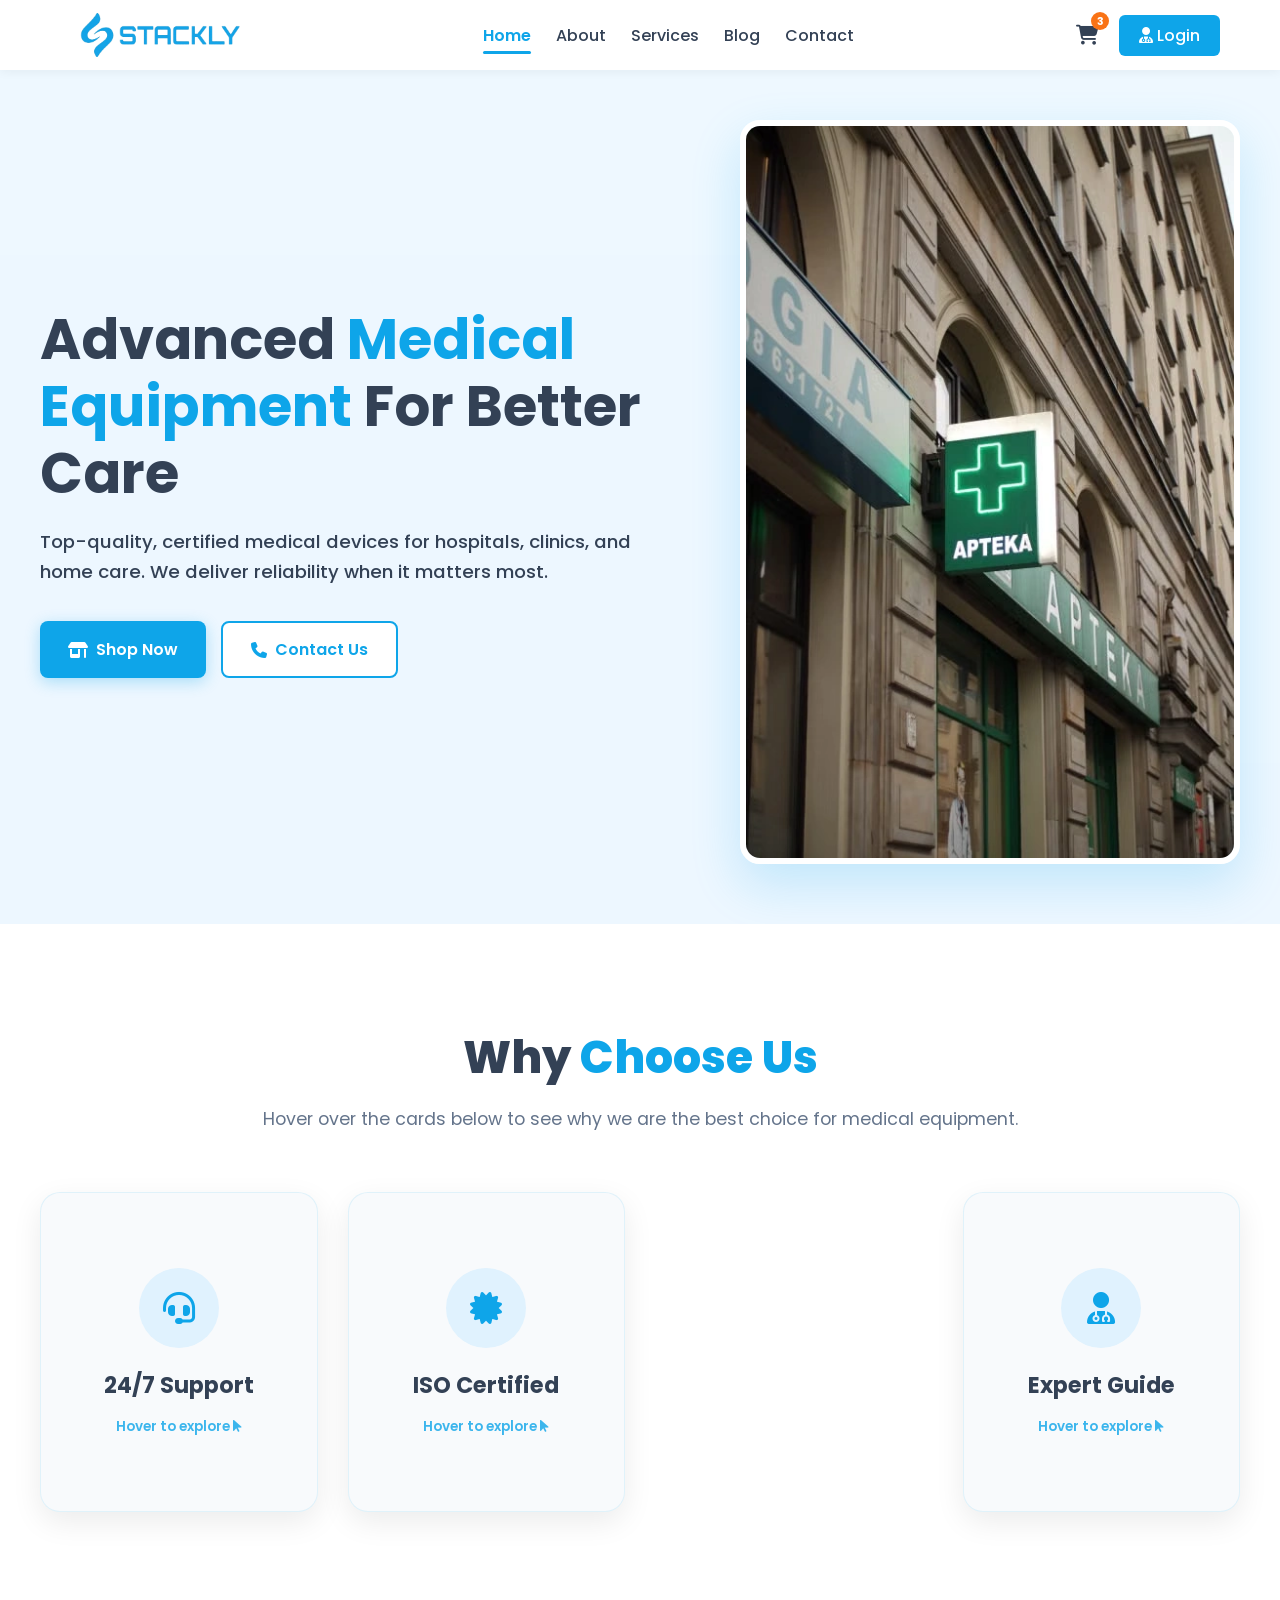
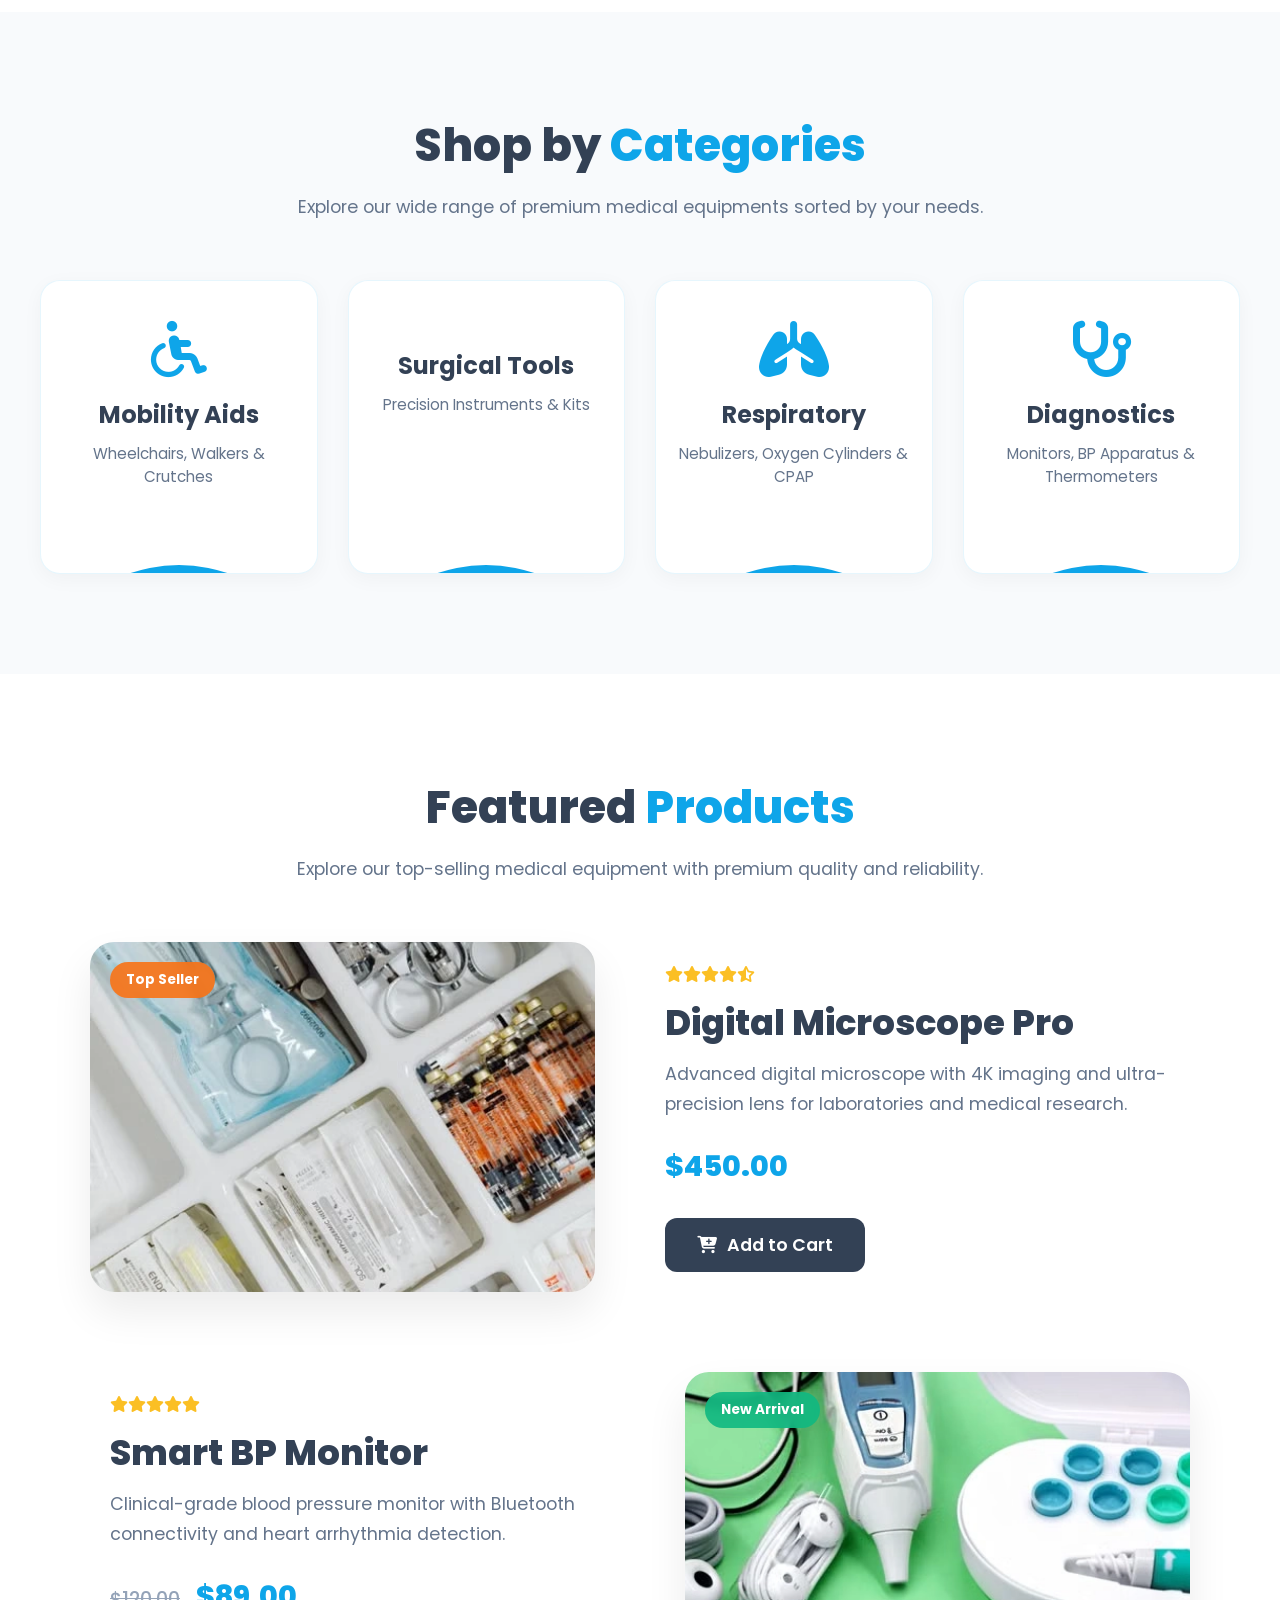
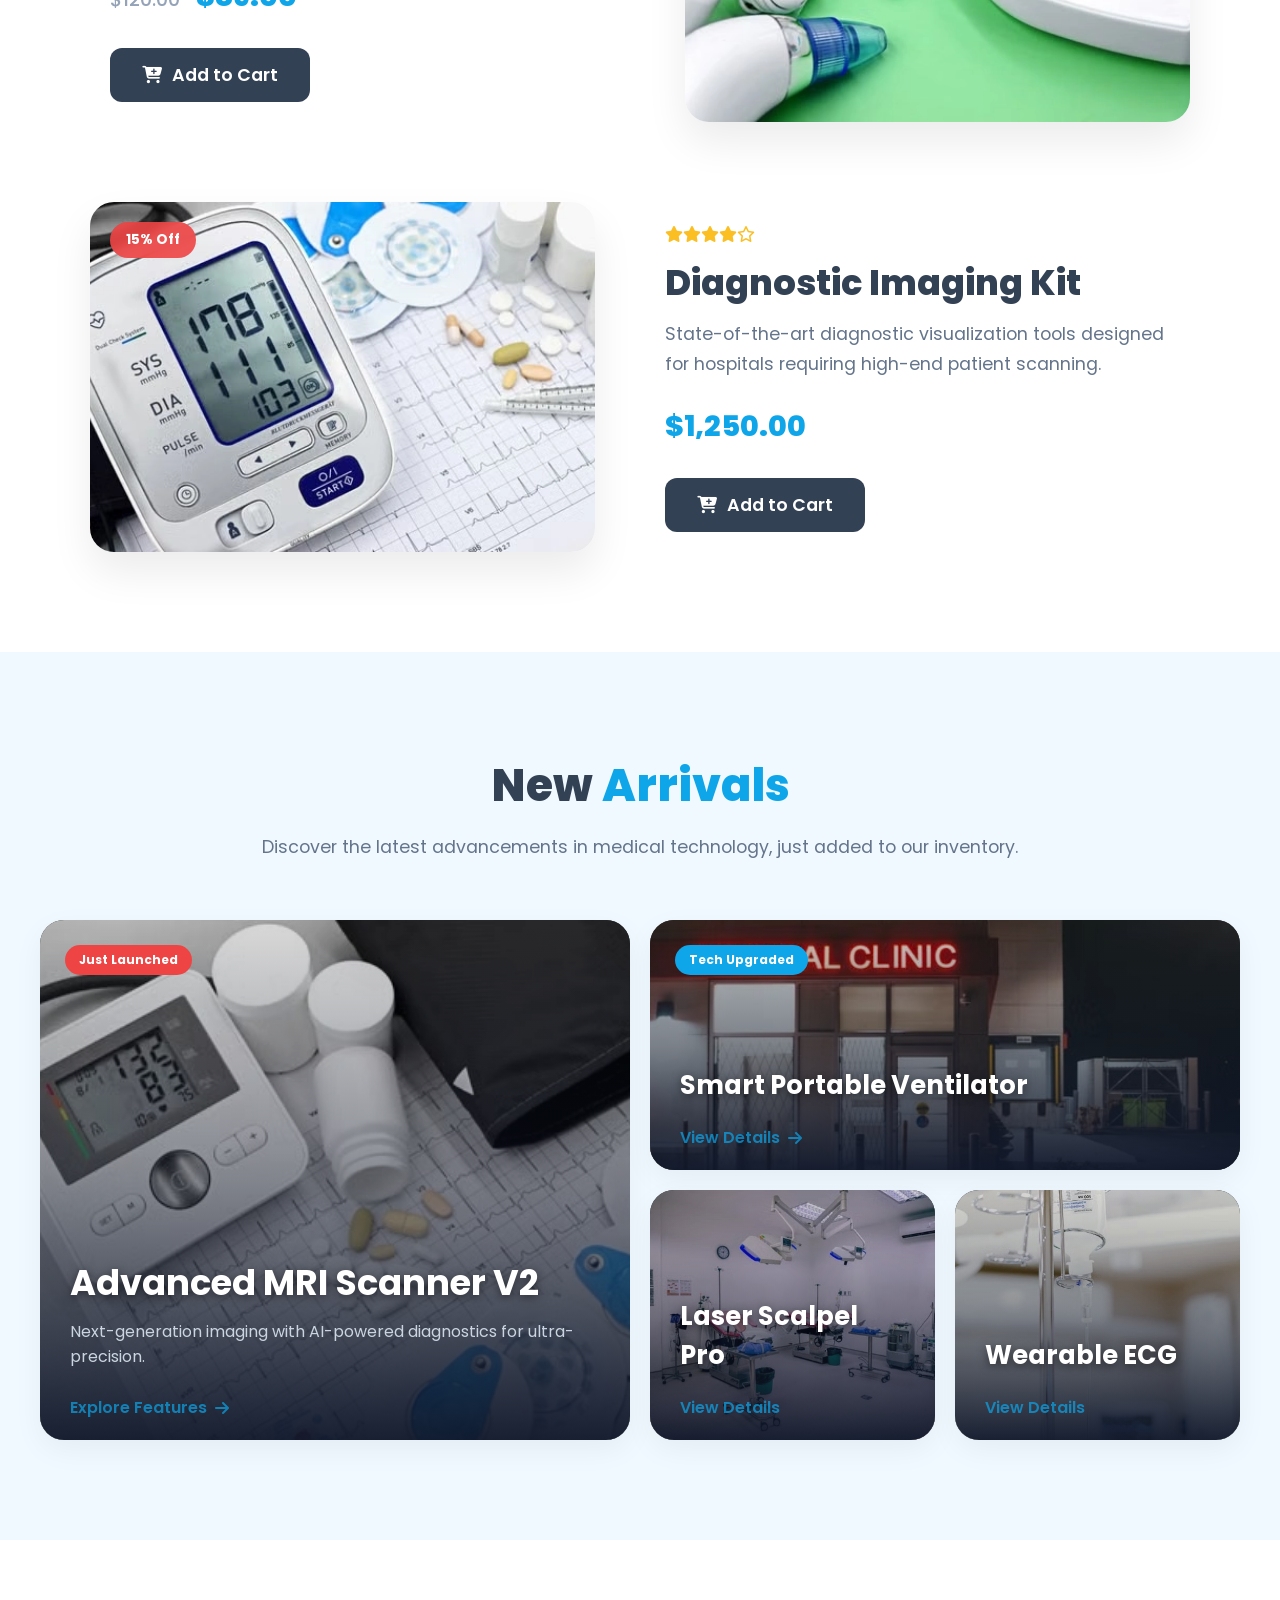
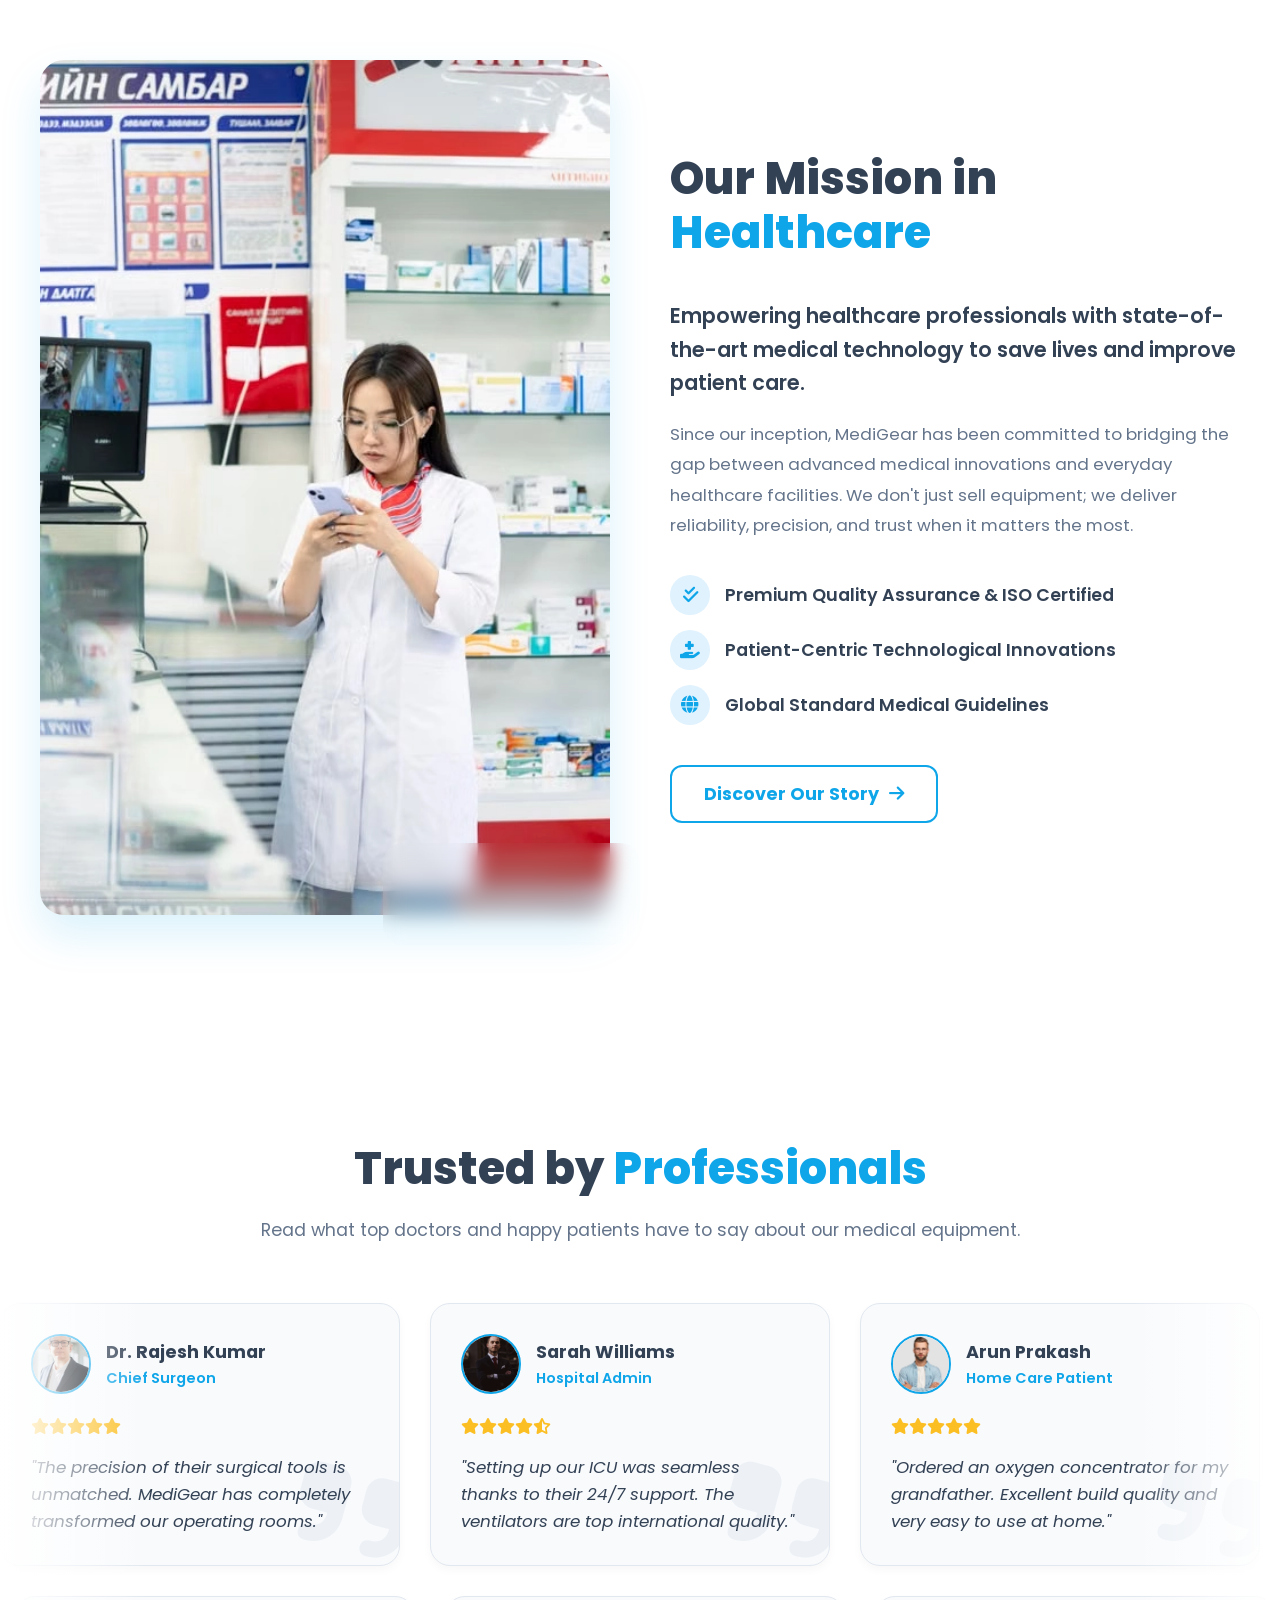
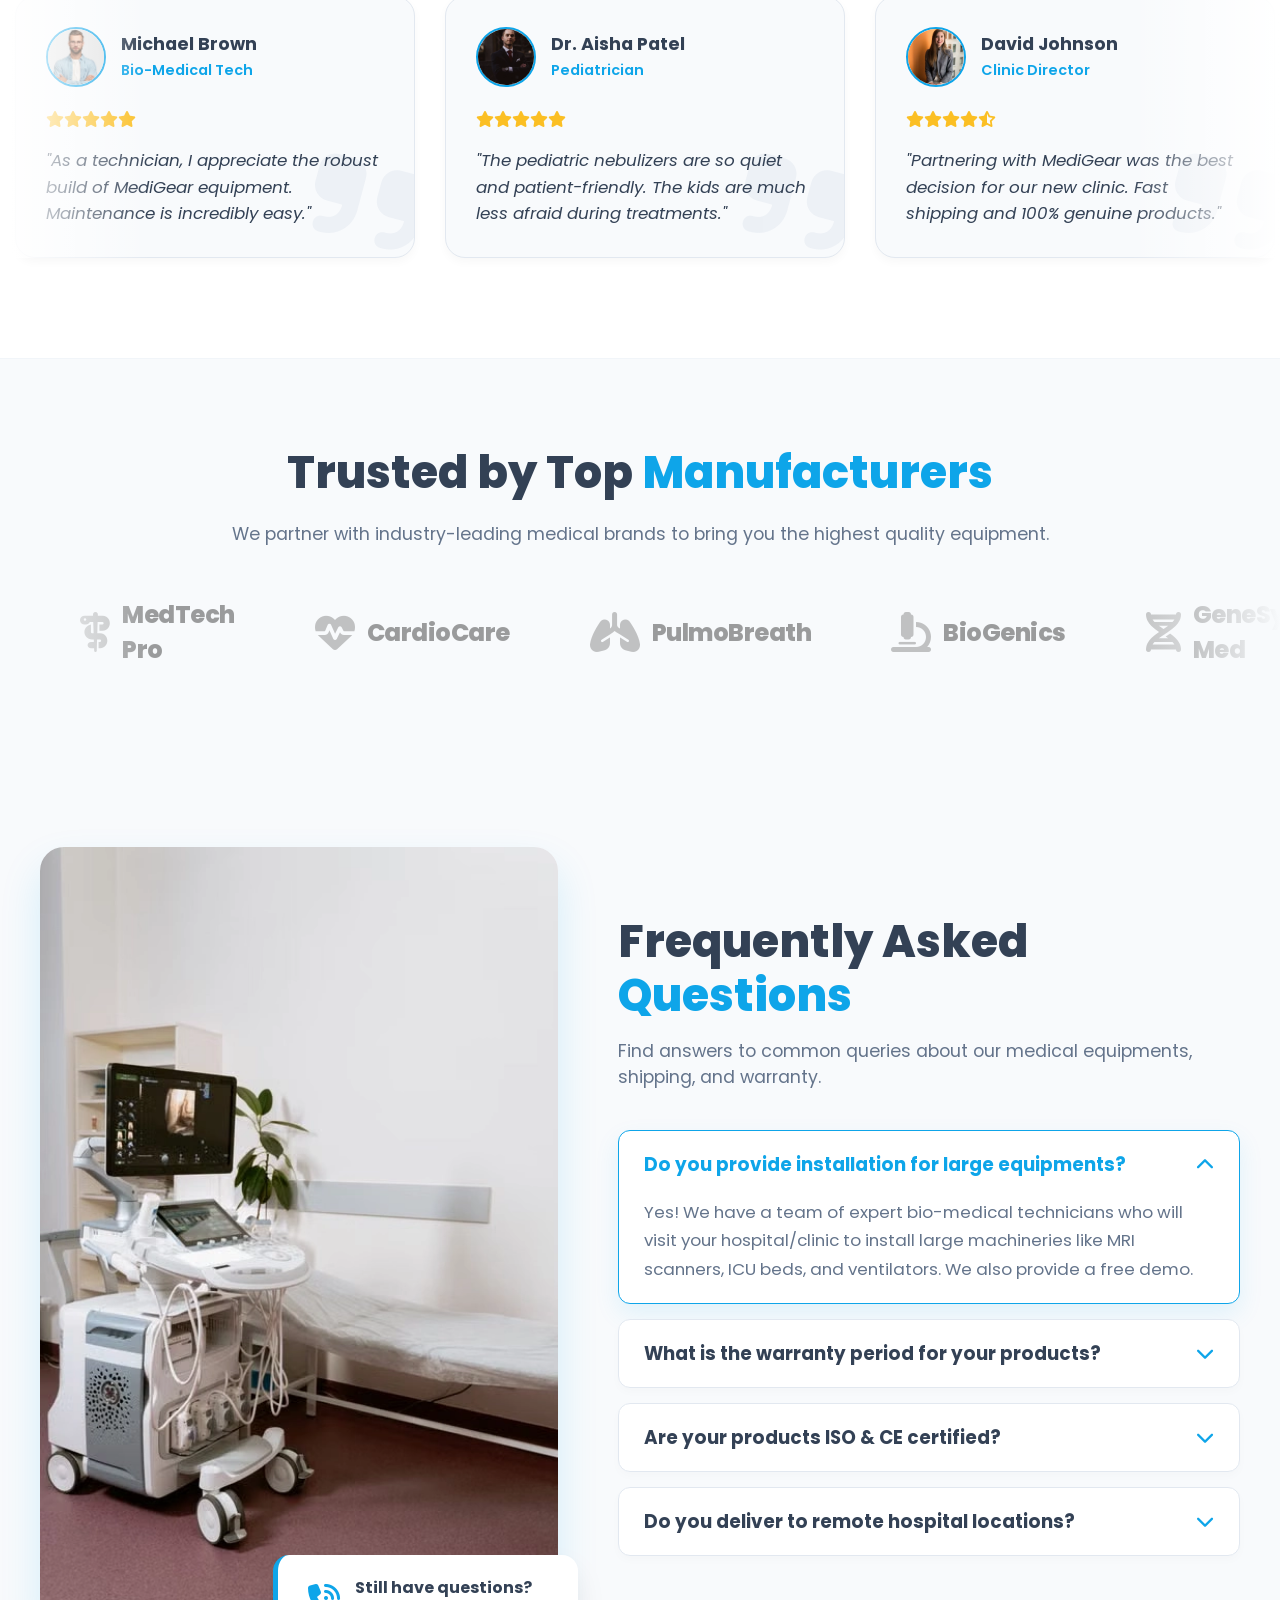
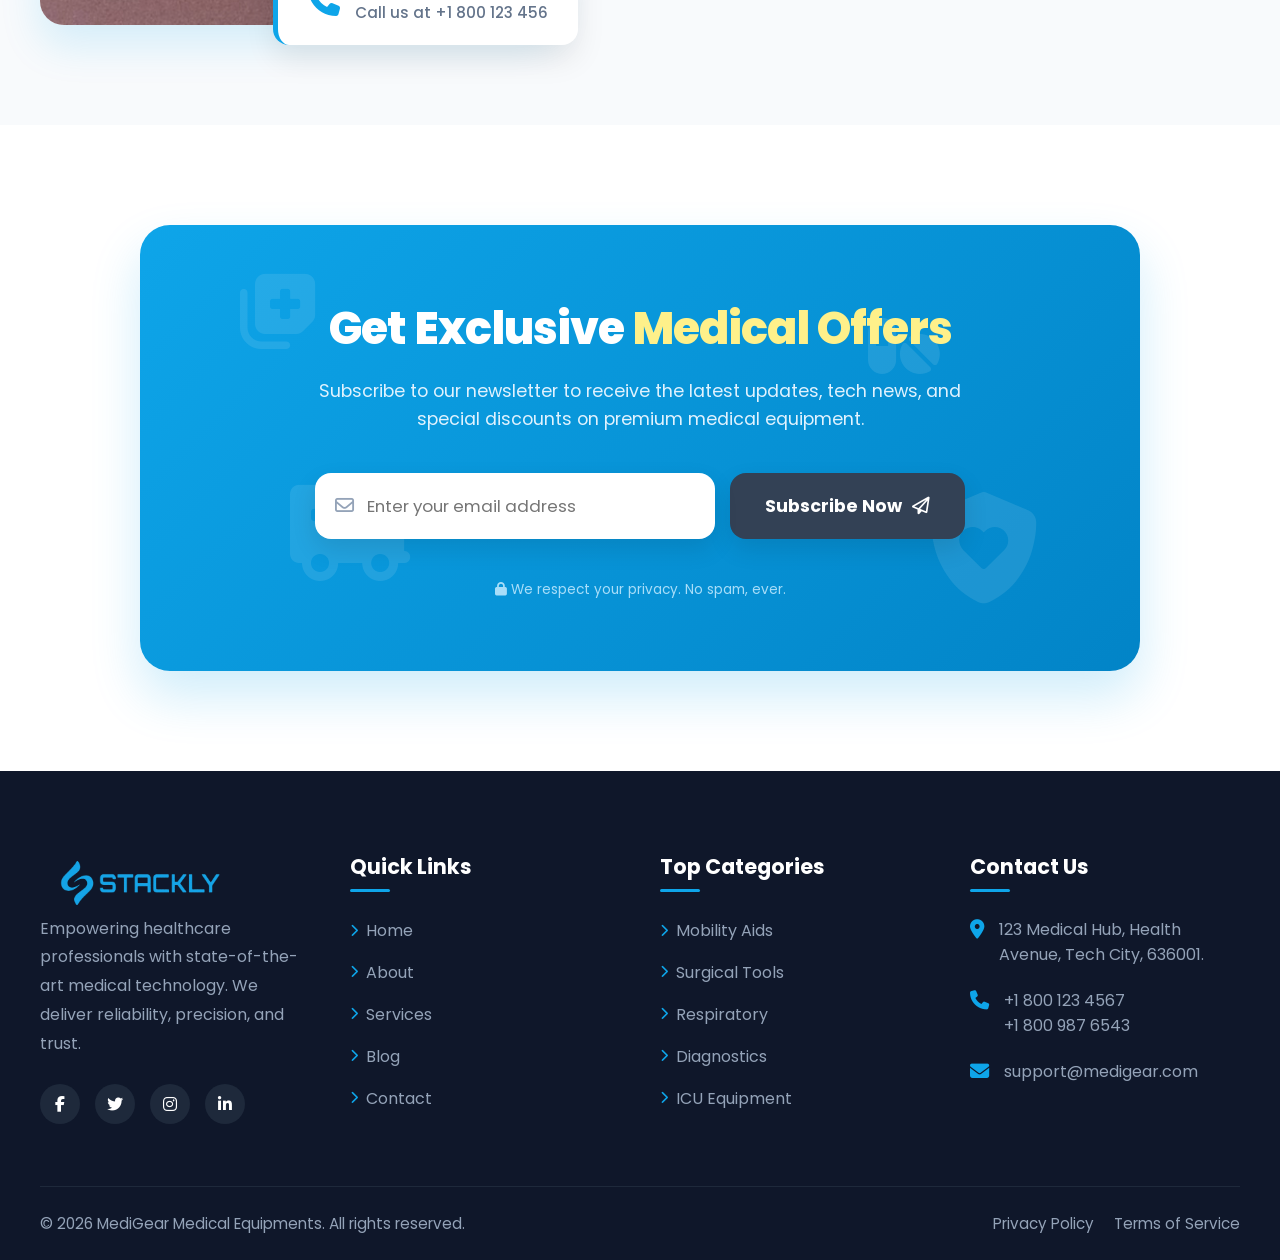
==== index.html @ ba078d03 "Medical Equipment" ====
<!DOCTYPE html>
<html lang="en">

<head>
    <meta charset="UTF-8">
    <meta name="viewport" content="width=device-width, initial-scale=1.0">
    <title>Medical Equipment Store</title>
    <link rel="stylesheet" href="style.css">
    <link rel="stylesheet" href="Medical.css">
    <link rel="stylesheet" href="https://cdnjs.cloudflare.com/ajax/libs/font-awesome/6.4.0/css/all.min.css">
    <link href="https://unpkg.com/aos@2.3.1/dist/aos.css" rel="stylesheet">
</head>

<body>

     
    <header class="navbar">
        <div class="nav-container">
             
            <a href="index.html" class="logo-container">
                <img src="./asset/SkyBlue_Logo.webp" alt="Company Logo" class="logo-img">
            </a>

            <nav class="nav-links">
                <a href="index.html" class="nav-active">Home</a>  
                <a href="about.html">About</a>
                <a href="services.html">Services</a>
                <a href="blog.html">Blog</a>
                <a href="contact.html">Contact</a>
            </nav>
             
            <div class="nav-actions">
                <a href="#cart" class="cart-icon">
                    <i class="fa-solid fa-cart-shopping"></i>
                    <span class="cart-count">3</span>
                </a>
                <a href="login.html" class="login-btn"><i class="fa-solid fa-user-doctor"></i> Login</a>

                 
                <button class="mobile-toggle" id="mobile-toggle">
                    <i class="fa-solid fa-bars"></i>
                </button>
            </div>
        </div>

        <div class="mobile-menu" id="mobile-menu">
            <a href="index.html" class="nav-active"><i class="fa-solid fa-house"></i> Home</a>  
            <a href="about.html"><i class="fa-solid fa-circle-info"></i> About</a>
            <a href="services.html"><i class="fa-solid fa-stethoscope"></i> Services</a>
            <a href="blog.html"><i class="fa-solid fa-blog"></i> Blog</a>
            <a href="contact.html"><i class="fa-solid fa-headset"></i> Contact</a>
            <a href="login.html" class="mobile-login-btn"><i class="fa-solid fa-right-to-bracket"></i> Login</a>
        </div>
    </header>

     
    <section id="home" class="hero-section">

         
        <div class="bg-slider">
            <div class="slide slide-1"></div>
            <div class="slide slide-2"></div>
            <div class="slide slide-3"></div>
            <div class="bg-overlay"></div>
        </div>

        <div class="hero-container">

             
            <div class="hero-content">
                <h1 class="hero-title">Advanced <span class="highlight">Medical Equipment</span> For Better Care</h1>
                <p class="hero-description">Top-quality, certified medical devices for hospitals, clinics, and home
                    care. We deliver reliability when it matters most.</p>
                <div class="hero-buttons">
                    <a href="404.html" class="btn-primary"><i class="fa-solid fa-shop"></i> Shop Now</a>
                    <a href="404.html" class="btn-secondary"><i class="fa-solid fa-phone"></i> Contact Us</a>
                </div>
            </div>

             
            <div class="hero-right" data-aos="fade-left" data-aos-duration="1200">
                <img src="./asset/h1.webp" alt="Medical Equipment" class="hero-main-img">
            </div>

        </div>
    </section>

     
    <section id="features" class="features-section">
        <div class="container">

             
            <div class="section-title" data-aos="fade-up">
                <h2>Why <span class="highlight">Choose Us</span></h2>
                <p>Hover over the cards below to see why we are the best choice for medical equipment.</p>
            </div>

             
            <div class="features-grid">

                 
                <div class="flip-card" data-aos="fade-up" data-aos-delay="100">
                    <div class="flip-card-inner">
                        <div class="flip-card-front">
                            <div class="icon-wrapper">
                                <i class="fa-solid fa-headset pulse-icon"></i>
                            </div>
                            <h3>24/7 Support</h3>
                            <span class="hover-hint">Hover to explore <i class="fa-solid fa-arrow-pointer"></i></span>
                        </div>
                        <div class="flip-card-back">
                            <i class="fa-solid fa-headset back-icon"></i>
                            <h3>24/7 Support</h3>
                            <p>Round-the-clock assistance from our medical equipment experts whenever you need.</p>
                        </div>
                    </div>
                </div>

                 
                <div class="flip-card" data-aos="fade-up" data-aos-delay="200">
                    <div class="flip-card-inner">
                        <div class="flip-card-front">
                            <div class="icon-wrapper">
                                <i class="fa-solid fa-certificate pulse-icon"></i>
                            </div>
                            <h3>ISO Certified</h3>
                            <span class="hover-hint">Hover to explore <i class="fa-solid fa-arrow-pointer"></i></span>
                        </div>
                        <div class="flip-card-back">
                            <i class="fa-solid fa-certificate back-icon"></i>
                            <h3>ISO Certified</h3>
                            <p>100% genuine, certified products ensuring patient safety and high accuracy.</p>
                        </div>
                    </div>
                </div>

                 
                <div class="flip-card" data-aos="fade-up" data-aos-delay="300">
                    <div class="flip-card-inner">
                        <div class="flip-card-front">
                            <div class="icon-wrapper">
                                <i class="fa-solid fa-truck-medical pulse-icon"></i>
                            </div>
                            <h3>Fast Delivery</h3>
                            <span class="hover-hint">Hover to explore <i class="fa-solid fa-arrow-pointer"></i></span>
                        </div>
                        <div class="flip-card-back">
                            <i class="fa-solid fa-truck-medical back-icon"></i>
                            <h3>Fast Delivery</h3>
                            <p>Express shipping for critical medical supplies right to your hospital or home.</p>
                        </div>
                    </div>
                </div>

                 
                <div class="flip-card" data-aos="fade-up" data-aos-delay="400">
                    <div class="flip-card-inner">
                        <div class="flip-card-front">
                            <div class="icon-wrapper">
                                <i class="fa-solid fa-user-doctor pulse-icon"></i>
                            </div>
                            <h3>Expert Guide</h3>
                            <span class="hover-hint">Hover to explore <i class="fa-solid fa-arrow-pointer"></i></span>
                        </div>
                        <div class="flip-card-back">
                            <i class="fa-solid fa-user-doctor back-icon"></i>
                            <h3>Expert Guide</h3>
                            <p>Professional consultation for choosing and setting up complex hospital equipment.</p>
                        </div>
                    </div>
                </div>

            </div>
        </div>
    </section>

     
    <section id="categories" class="categories-section">
        <div class="container">

             
            <div class="section-title" data-aos="fade-up">
                <h2>Shop by <span class="highlight">Categories</span></h2>
                <p>Explore our wide range of premium medical equipments sorted by your needs.</p>
            </div>

             
            <div class="categories-grid">

                 
                <a href="404.html" class="category-card" data-aos="zoom-in" data-aos-delay="100">
                    <div class="cat-content">
                        <i class="fa-solid fa-wheelchair cat-icon"></i>
                        <h3>Mobility Aids</h3>
                        <p>Wheelchairs, Walkers & Crutches</p>
                        <span class="explore-btn">Explore <i class="fa-solid fa-arrow-right"></i></span>
                    </div>
                </a>

                 
                <a href="404.html" class="category-card" data-aos="zoom-in" data-aos-delay="200">
                    <div class="cat-content">
                        <i class="fa-solid fa-scalpel cat-icon"></i>
                        <h3>Surgical Tools</h3>
                        <p>Precision Instruments & Kits</p>
                        <span class="explore-btn">Explore <i class="fa-solid fa-arrow-right"></i></span>
                    </div>
                </a>

                 
                <a href="404.html" class="category-card" data-aos="zoom-in" data-aos-delay="300">
                    <div class="cat-content">
                        <i class="fa-solid fa-lungs cat-icon"></i>
                        <h3>Respiratory</h3>
                        <p>Nebulizers, Oxygen Cylinders & CPAP</p>
                        <span class="explore-btn">Explore <i class="fa-solid fa-arrow-right"></i></span>
                    </div>
                </a>

                 
                <a href="404.html" class="category-card" data-aos="zoom-in" data-aos-delay="400">
                    <div class="cat-content">
                        <i class="fa-solid fa-stethoscope cat-icon"></i>
                        <h3>Diagnostics</h3>
                        <p>Monitors, BP Apparatus & Thermometers</p>
                        <span class="explore-btn">Explore <i class="fa-solid fa-arrow-right"></i></span>
                    </div>
                </a>

            </div>
        </div>
    </section>

     
    <section id="products" class="showcase-section">
        <div class="container">

             
            <div class="section-title" data-aos="fade-up">
                <h2>Featured <span class="highlight">Products</span></h2>
                <p>Explore our top-selling medical equipment with premium quality and reliability.</p>
            </div>

            <div class="showcase-wrapper">

                 
                <div class="showcase-row">
                    <div class="showcase-img" data-aos="fade-right">
                        <span class="badge top-seller">Top Seller</span>
                        <img src="./asset/h8.webp" alt="Digital Microscope">
                    </div>
                    <div class="showcase-info" data-aos="fade-left">
                        <div class="stars">
                            <i class="fa-solid fa-star"></i><i class="fa-solid fa-star"></i><i
                                class="fa-solid fa-star"></i><i class="fa-solid fa-star"></i><i
                                class="fa-solid fa-star-half-stroke"></i>
                        </div>
                        <h3>Digital Microscope Pro</h3>
                        <p class="description">Advanced digital microscope with 4K imaging and ultra-precision lens for
                            laboratories and medical research.</p>
                        <p class="price">$450.00</p>
                        <a href="404.html" class="premium-btn">
                            <i class="fa-solid fa-cart-plus"></i> Add to Cart
                        </a>
                    </div>
                </div>

                 
                <div class="showcase-row reversed">
                    <div class="showcase-img" data-aos="fade-left">
                        <span class="badge new-arrival">New Arrival</span>
                        <img src="./asset/h7.webp" alt="BP Monitor">
                    </div>
                    <div class="showcase-info" data-aos="fade-right">
                        <div class="stars">
                            <i class="fa-solid fa-star"></i><i class="fa-solid fa-star"></i><i
                                class="fa-solid fa-star"></i><i class="fa-solid fa-star"></i><i
                                class="fa-solid fa-star"></i>
                        </div>
                        <h3>Smart BP Monitor</h3>
                        <p class="description">Clinical-grade blood pressure monitor with Bluetooth connectivity and
                            heart arrhythmia detection.</p>
                        <p class="price"><span class="old-price">$120.00</span> $89.00</p>
                        <a href="404.html" class="premium-btn">
                            <i class="fa-solid fa-cart-plus"></i> Add to Cart
                        </a>
                    </div>
                </div>

                 
                <div class="showcase-row">
                    <div class="showcase-img" data-aos="fade-right">
                        <span class="badge discount">15% Off</span>
                        <img src="./asset/h6.webp" alt="MRI Scanner Console">
                    </div>
                    <div class="showcase-info" data-aos="fade-left">
                        <div class="stars">
                            <i class="fa-solid fa-star"></i><i class="fa-solid fa-star"></i><i
                                class="fa-solid fa-star"></i><i class="fa-solid fa-star"></i><i
                                class="fa-regular fa-star"></i>
                        </div>
                        <h3>Diagnostic Imaging Kit</h3>
                        <p class="description">State-of-the-art diagnostic visualization tools designed for hospitals
                            requiring high-end patient scanning.</p>
                        <p class="price">$1,250.00</p>
                        <a href="404.html" class="premium-btn">
                            <i class="fa-solid fa-cart-plus"></i> Add to Cart
                        </a>
                    </div>
                </div>

            </div>
        </div>
    </section>

     
    <section id="new-arrivals" class="new-arrivals-section">
        <div class="container">

             
            <div class="section-title" data-aos="fade-up">
                <h2>New <span class="highlight">Arrivals</span></h2>
                <p>Discover the latest advancements in medical technology, just added to our inventory.</p>
            </div>

             
            <div class="bento-grid">

                 
                <div class="bento-item bento-large" data-aos="zoom-in" data-aos-duration="1000">
                    <img src="./asset/h5.webp" alt="Advanced MRI">
                    <div class="bento-overlay">
                        <span class="badge pulse-badge">Just Launched</span>
                        <div class="bento-content">
                            <h3>Advanced MRI Scanner V2</h3>
                            <p>Next-generation imaging with AI-powered diagnostics for ultra-precision.</p>
                            <a href="404.html" class="bento-link">Explore Features <i
                                    class="fa-solid fa-arrow-right"></i></a>
                        </div>
                    </div>
                </div>

                 
                <div class="bento-item bento-wide" data-aos="fade-left" data-aos-delay="100">
                    <img src="./asset/h9.webp" alt="Smart Ventilator">
                    <div class="bento-overlay">
                        <span class="badge tech-badge">Tech Upgraded</span>
                        <div class="bento-content">
                            <h3>Smart Portable Ventilator</h3>
                            <a href="404.html" class="bento-link">View Details <i
                                    class="fa-solid fa-arrow-right"></i></a>
                        </div>
                    </div>
                </div>

                 
                <div class="bento-item" data-aos="fade-up" data-aos-delay="200">
                    <img src="./asset/h10.webp" alt="Laser Scalpel">
                    <div class="bento-overlay">
                        <div class="bento-content">
                            <h3>Laser Scalpel Pro</h3>
                            <a href="404.html" class="bento-link">View Details</a>
                        </div>
                    </div>
                </div>

                 
                <div class="bento-item" data-aos="fade-up" data-aos-delay="300">
                    <img src="./asset/h4.webp" alt="Wearable ECG">
                    <div class="bento-overlay">
                        <div class="bento-content">
                            <h3>Wearable ECG</h3>
                            <a href="404.html" class="bento-link">View Details</a>
                        </div>
                    </div>
                </div>

            </div>
        </div>
    </section>

     
    <section id="about" class="about-section">
        <div class="container">
            <div class="about-wrapper">

                 
                <div class="about-image" data-aos="fade-right" data-aos-duration="1200">
                     
                    <img src="./asset/h2.webp" alt="MediGear Healthcare Team" class="main-about-img">

                     
                    <div class="experience-badge">
                        <span class="years">15+</span>
                        <span class="text">Years of<br>Excellence</span>
                    </div>
                </div>

                 
                <div class="about-content" data-aos="fade-left" data-aos-duration="1200" data-aos-delay="200">
                    <div class="section-title-left">
                        <h2>Our Mission in <span class="highlight">Healthcare</span></h2>
                    </div>

                    <p class="lead-text">Empowering healthcare professionals with state-of-the-art medical technology to
                        save lives and improve patient care.</p>

                    <p class="sub-text">Since our inception, MediGear has been committed to bridging the gap between
                        advanced medical innovations and everyday healthcare facilities. We don't just sell equipment;
                        we deliver reliability, precision, and trust when it matters the most.</p>

                     
                    <ul class="about-values">
                        <li>
                            <div class="value-icon"><i class="fa-solid fa-check-double"></i></div>
                            <span>Premium Quality Assurance & ISO Certified</span>
                        </li>
                        <li>
                            <div class="value-icon"><i class="fa-solid fa-hand-holding-medical"></i></div>
                            <span>Patient-Centric Technological Innovations</span>
                        </li>
                        <li>
                            <div class="value-icon"><i class="fa-solid fa-globe"></i></div>
                            <span>Global Standard Medical Guidelines</span>
                        </li>
                    </ul>

                     
                    <a href="404.html" class="btn-outline-primary">
                        Discover Our Story <i class="fa-solid fa-arrow-right"></i>
                    </a>
                </div>

            </div>
        </div>
    </section>

     
    <section id="testimonials" class="marquee-section">
        <div class="container">
             
            <div class="section-title" data-aos="fade-up">
                <h2>Trusted by <span class="highlight">Professionals</span></h2>
                <p>Read what top doctors and happy patients have to say about our medical equipment.</p>
            </div>
        </div>

         
        <div class="marquee-wrapper">

             
            <div class="marquee-track track-left">
                 
                <div class="marquee-content">
                     
                    <div class="premium-review-card">
                        <i class="fa-solid fa-quote-right quote-watermark"></i>
                        <div class="review-header">
                            <img src="./asset/man1 (2).webp" alt="Doctor">
                            <div>
                                <h4>Dr. Rajesh Kumar</h4>
                                <span>Chief Surgeon</span>
                            </div>
                        </div>
                        <div class="stars"><i class="fa-solid fa-star"></i><i class="fa-solid fa-star"></i><i
                                class="fa-solid fa-star"></i><i class="fa-solid fa-star"></i><i
                                class="fa-solid fa-star"></i></div>
                        <p>"The precision of their surgical tools is unmatched. MediGear has completely transformed our
                            operating rooms."</p>
                    </div>
                     
                    <div class="premium-review-card">
                        <i class="fa-solid fa-quote-right quote-watermark"></i>
                        <div class="review-header">
                            <img src="./asset/man2 (2).webp" alt="Admin">
                            <div>
                                <h4>Sarah Williams</h4>
                                <span>Hospital Admin</span>
                            </div>
                        </div>
                        <div class="stars"><i class="fa-solid fa-star"></i><i class="fa-solid fa-star"></i><i
                                class="fa-solid fa-star"></i><i class="fa-solid fa-star"></i><i
                                class="fa-solid fa-star-half-stroke"></i></div>
                        <p>"Setting up our ICU was seamless thanks to their 24/7 support. The ventilators are top
                            international quality."</p>
                    </div>
                     
                    <div class="premium-review-card">
                        <i class="fa-solid fa-quote-right quote-watermark"></i>
                        <div class="review-header">
                            <img src="./asset/man3.webp" alt="Patient">
                            <div>
                                <h4>Arun Prakash</h4>
                                <span>Home Care Patient</span>
                            </div>
                        </div>
                        <div class="stars"><i class="fa-solid fa-star"></i><i class="fa-solid fa-star"></i><i
                                class="fa-solid fa-star"></i><i class="fa-solid fa-star"></i><i
                                class="fa-solid fa-star"></i></div>
                        <p>"Ordered an oxygen concentrator for my grandfather. Excellent build quality and very easy to
                            use at home."</p>
                    </div>
                     
                    <div class="premium-review-card">
                        <i class="fa-solid fa-quote-right quote-watermark"></i>
                        <div class="review-header">
                            <img src="./asset/woman1 (2).webp" alt="Doctor">
                            <div>
                                <h4>Dr. Emily Chen</h4>
                                <span>Cardiologist</span>
                            </div>
                        </div>
                        <div class="stars"><i class="fa-solid fa-star"></i><i class="fa-solid fa-star"></i><i
                                class="fa-solid fa-star"></i><i class="fa-solid fa-star"></i><i
                                class="fa-solid fa-star"></i></div>
                        <p>"Their ECG monitors provide highly accurate readings. I highly recommend MediGear for all
                            diagnostic needs."</p>
                    </div>
                </div>
                 
                <div class="marquee-content">
                    <div class="premium-review-card"><i class="fa-solid fa-quote-right quote-watermark"></i>
                        <div class="review-header"><img src="./asset/Ellipse 4.webp" alt="Doctor">
                            <div>
                                <h4>Dr. Rajesh Kumar</h4><span>Chief Surgeon</span>
                            </div>
                        </div>
                        <div class="stars"><i class="fa-solid fa-star"></i><i class="fa-solid fa-star"></i><i
                                class="fa-solid fa-star"></i><i class="fa-solid fa-star"></i><i
                                class="fa-solid fa-star"></i></div>
                        <p>"The precision of their surgical tools is unmatched. MediGear has completely transformed our
                            operating rooms."</p>
                    </div>
                    <div class="premium-review-card"><i class="fa-solid fa-quote-right quote-watermark"></i>
                        <div class="review-header"><img src="./asset/Ellipse 5.webp" alt="Admin">
                            <div>
                                <h4>Sarah Williams</h4><span>Hospital Admin</span>
                            </div>
                        </div>
                        <div class="stars"><i class="fa-solid fa-star"></i><i class="fa-solid fa-star"></i><i
                                class="fa-solid fa-star"></i><i class="fa-solid fa-star"></i><i
                                class="fa-solid fa-star-half-stroke"></i></div>
                        <p>"Setting up our ICU was seamless thanks to their 24/7 support. The ventilators are top
                            international quality."</p>
                    </div>
                    <div class="premium-review-card"><i class="fa-solid fa-quote-right quote-watermark"></i>
                        <div class="review-header"><img src="./asset/man1 (2).webp" alt="Patient">
                            <div>
                                <h4>Arun Prakash</h4><span>Home Care Patient</span>
                            </div>
                        </div>
                        <div class="stars"><i class="fa-solid fa-star"></i><i class="fa-solid fa-star"></i><i
                                class="fa-solid fa-star"></i><i class="fa-solid fa-star"></i><i
                                class="fa-solid fa-star"></i></div>
                        <p>"Ordered an oxygen concentrator for my grandfather. Excellent build quality and very easy to
                            use at home."</p>
                    </div>
                    <div class="premium-review-card"><i class="fa-solid fa-quote-right quote-watermark"></i>
                        <div class="review-header"><img src="./asset/man2 (2).webp" alt="Doctor">
                            <div>
                                <h4>Dr. Emily Chen</h4><span>Cardiologist</span>
                            </div>
                        </div>
                        <div class="stars"><i class="fa-solid fa-star"></i><i class="fa-solid fa-star"></i><i
                                class="fa-solid fa-star"></i><i class="fa-solid fa-star"></i><i
                                class="fa-solid fa-star"></i></div>
                        <p>"Their ECG monitors provide highly accurate readings. I highly recommend MediGear for all
                            diagnostic needs."</p>
                    </div>
                </div>
            </div>

             
            <div class="marquee-track track-right">
                <div class="marquee-content">
                    <div class="premium-review-card"><i class="fa-solid fa-quote-right quote-watermark"></i>
                        <div class="review-header"><img src="./asset/woman1 (2).webp" alt="Tech">
                            <div>
                                <h4>Michael Brown</h4><span>Bio-Medical Tech</span>
                            </div>
                        </div>
                        <div class="stars"><i class="fa-solid fa-star"></i><i class="fa-solid fa-star"></i><i
                                class="fa-solid fa-star"></i><i class="fa-solid fa-star"></i><i
                                class="fa-solid fa-star"></i></div>
                        <p>"As a technician, I appreciate the robust build of MediGear equipment. Maintenance is
                            incredibly easy."</p>
                    </div>
                    <div class="premium-review-card"><i class="fa-solid fa-quote-right quote-watermark"></i>
                        <div class="review-header"><img src="./asset/woman2 (2).webp" alt="Doctor">
                            <div>
                                <h4>Dr. Aisha Patel</h4><span>Pediatrician</span>
                            </div>
                        </div>
                        <div class="stars"><i class="fa-solid fa-star"></i><i class="fa-solid fa-star"></i><i
                                class="fa-solid fa-star"></i><i class="fa-solid fa-star"></i><i
                                class="fa-solid fa-star"></i></div>
                        <p>"The pediatric nebulizers are so quiet and patient-friendly. The kids are much less afraid
                            during treatments."</p>
                    </div>
                    <div class="premium-review-card"><i class="fa-solid fa-quote-right quote-watermark"></i>
                        <div class="review-header"><img src="./asset/woman2 (2).webp" alt="Director">
                            <div>
                                <h4>David Johnson</h4><span>Clinic Director</span>
                            </div>
                        </div>
                        <div class="stars"><i class="fa-solid fa-star"></i><i class="fa-solid fa-star"></i><i
                                class="fa-solid fa-star"></i><i class="fa-solid fa-star"></i><i
                                class="fa-solid fa-star-half-stroke"></i></div>
                        <p>"Partnering with MediGear was the best decision for our new clinic. Fast shipping and 100%
                            genuine products."</p>
                    </div>
                    <div class="premium-review-card"><i class="fa-solid fa-quote-right quote-watermark"></i>
                        <div class="review-header"><img src="./asset/woman2.webp" alt="Nurse">
                            <div>
                                <h4>Priya Sharma</h4><span>Head Nurse</span>
                            </div>
                        </div>
                        <div class="stars"><i class="fa-solid fa-star"></i><i class="fa-solid fa-star"></i><i
                                class="fa-solid fa-star"></i><i class="fa-solid fa-star"></i><i
                                class="fa-solid fa-star"></i></div>
                        <p>"The mobility aids, especially the modern wheelchairs, have made patient transfer so much
                            easier for our staff."</p>
                    </div>
                </div>
                 
                <div class="marquee-content">
                    <div class="premium-review-card"><i class="fa-solid fa-quote-right quote-watermark"></i>
                        <div class="review-header"><img src="./asset/man3.webp" alt="Tech">
                            <div>
                                <h4>Michael Brown</h4><span>Bio-Medical Tech</span>
                            </div>
                        </div>
                        <div class="stars"><i class="fa-solid fa-star"></i><i class="fa-solid fa-star"></i><i
                                class="fa-solid fa-star"></i><i class="fa-solid fa-star"></i><i
                                class="fa-solid fa-star"></i></div>
                        <p>"As a technician, I appreciate the robust build of MediGear equipment. Maintenance is
                            incredibly easy."</p>
                    </div>
                    <div class="premium-review-card"><i class="fa-solid fa-quote-right quote-watermark"></i>
                        <div class="review-header"><img src="./asset/man2 (2).webp" alt="Doctor">
                            <div>
                                <h4>Dr. Aisha Patel</h4><span>Pediatrician</span>
                            </div>
                        </div>
                        <div class="stars"><i class="fa-solid fa-star"></i><i class="fa-solid fa-star"></i><i
                                class="fa-solid fa-star"></i><i class="fa-solid fa-star"></i><i
                                class="fa-solid fa-star"></i></div>
                        <p>"The pediatric nebulizers are so quiet and patient-friendly. The kids are much less afraid
                            during treatments."</p>
                    </div>
                    <div class="premium-review-card"><i class="fa-solid fa-quote-right quote-watermark"></i>
                        <div class="review-header"><img src="./asset/woman1 (2).webp" alt="Director">
                            <div>
                                <h4>David Johnson</h4><span>Clinic Director</span>
                            </div>
                        </div>
                        <div class="stars"><i class="fa-solid fa-star"></i><i class="fa-solid fa-star"></i><i
                                class="fa-solid fa-star"></i><i class="fa-solid fa-star"></i><i
                                class="fa-solid fa-star-half-stroke"></i></div>
                        <p>"Partnering with MediGear was the best decision for our new clinic. Fast shipping and 100%
                            genuine products."</p>
                    </div>
                    <div class="premium-review-card"><i class="fa-solid fa-quote-right quote-watermark"></i>
                        <div class="review-header"><img src="./asset/Ellipse 5.webp" alt="Nurse">
                            <div>
                                <h4>Priya Sharma</h4><span>Head Nurse</span>
                            </div>
                        </div>
                        <div class="stars"><i class="fa-solid fa-star"></i><i class="fa-solid fa-star"></i><i
                                class="fa-solid fa-star"></i><i class="fa-solid fa-star"></i><i
                                class="fa-solid fa-star"></i></div>
                        <p>"The mobility aids, especially the modern wheelchairs, have made patient transfer so much
                            easier for our staff."</p>
                    </div>
                </div>
            </div>

        </div>
    </section>

     
    <section id="brands" class="brands-section">
        <div class="container">
             
            <div class="section-title text-center" data-aos="fade-up">
                <h2>Trusted by Top <span class="highlight">Manufacturers</span></h2>
                <p>We partner with industry-leading medical brands to bring you the highest quality equipment.</p>
            </div>
        </div>

         
        <div class="brand-ticker-wrapper">
            <div class="brand-track">

                 
                <div class="brand-logo">
                    <i class="fa-solid fa-staff-snake"></i>
                    <span>MedTech Pro</span>
                </div>
                <div class="brand-logo">
                    <i class="fa-solid fa-heart-pulse"></i>
                    <span>CardioCare</span>
                </div>
                <div class="brand-logo">
                    <i class="fa-solid fa-lungs"></i>
                    <span>PulmoBreath</span>
                </div>
                <div class="brand-logo">
                    <i class="fa-solid fa-microscope"></i>
                    <span>BioGenics</span>
                </div>
                <div class="brand-logo">
                    <i class="fa-solid fa-dna"></i>
                    <span>GeneSys Med</span>
                </div>
                <div class="brand-logo">
                    <i class="fa-solid fa-kit-medical"></i>
                    <span>SurgiEquip</span>
                </div>
                <div class="brand-logo">
                    <i class="fa-solid fa-bone"></i>
                    <span>OrthoGear</span>
                </div>

                 
                <div class="brand-logo">
                    <i class="fa-solid fa-staff-snake"></i>
                    <span>MedTech Pro</span>
                </div>
                <div class="brand-logo">
                    <i class="fa-solid fa-heart-pulse"></i>
                    <span>CardioCare</span>
                </div>
                <div class="brand-logo">
                    <i class="fa-solid fa-lungs"></i>
                    <span>PulmoBreath</span>
                </div>
                <div class="brand-logo">
                    <i class="fa-solid fa-microscope"></i>
                    <span>BioGenics</span>
                </div>
                <div class="brand-logo">
                    <i class="fa-solid fa-dna"></i>
                    <span>GeneSys Med</span>
                </div>
                <div class="brand-logo">
                    <i class="fa-solid fa-kit-medical"></i>
                    <span>SurgiEquip</span>
                </div>
                <div class="brand-logo">
                    <i class="fa-solid fa-bone"></i>
                    <span>OrthoGear</span>
                </div>

            </div>
        </div>
    </section>

     
    <section id="faq" class="faq-section">
        <div class="container">

            <div class="faq-wrapper">

                 
                <div class="faq-image" data-aos="fade-right" data-aos-duration="1000">
                    <div class="image-box">
                        <img src="./asset/h3.webp" alt="Customer Support">
                        <div class="floating-contact">
                            <i class="fa-solid fa-phone-volume"></i>
                            <div>
                                <h4>Still have questions?</h4>
                                <span>Call us at +1 800 123 456</span>
                            </div>
                        </div>
                    </div>
                </div>

                 
                <div class="faq-content" data-aos="fade-left" data-aos-duration="1000" data-aos-delay="200">
                    <div class="section-title-left">
                        <h2>Frequently Asked <span class="highlight">Questions</span></h2>
                        <p>Find answers to common queries about our medical equipments, shipping, and warranty.</p>
                    </div>

                    <div class="faq-accordion">

                         
                        <details class="faq-item" name="faq-group" open>
                            <summary class="faq-question">
                                Do you provide installation for large equipments?
                                <i class="fa-solid fa-chevron-down arrow-icon"></i>
                            </summary>
                            <div class="faq-answer">
                                <p>Yes! We have a team of expert bio-medical technicians who will visit your
                                    hospital/clinic to install large machineries like MRI scanners, ICU beds, and
                                    ventilators. We also provide a free demo.</p>
                            </div>
                        </details>

                         
                        <details class="faq-item" name="faq-group">
                            <summary class="faq-question">
                                What is the warranty period for your products?
                                <i class="fa-solid fa-chevron-down arrow-icon"></i>
                            </summary>
                            <div class="faq-answer">
                                <p>All our medical equipments come with a standard 1-year manufacturer warranty. We also
                                    offer extended warranty packages up to 3 years covering both parts and labor.</p>
                            </div>
                        </details>

                         
                        <details class="faq-item" name="faq-group">
                            <summary class="faq-question">
                                Are your products ISO & CE certified?
                                <i class="fa-solid fa-chevron-down arrow-icon"></i>
                            </summary>
                            <div class="faq-answer">
                                <p>Absolutely. Patient safety is our top priority. Every single product we sell is 100%
                                    genuine, clinically tested, and comes with ISO, CE, and FDA certifications where
                                    applicable.</p>
                            </div>
                        </details>

                         
                        <details class="faq-item" name="faq-group">
                            <summary class="faq-question">
                                Do you deliver to remote hospital locations?
                                <i class="fa-solid fa-chevron-down arrow-icon"></i>
                            </summary>
                            <div class="faq-answer">
                                <p>Yes, we have a specialized medical logistics network that ensures safe and fast
                                    delivery of critical equipment to both urban hospitals and remote clinics across the
                                    country.</p>
                            </div>
                        </details>

                    </div>
                </div>

            </div>
        </div>
    </section>

     
    <section id="newsletter" class="newsletter-section">
        <div class="container" data-aos="zoom-in" data-aos-duration="1000">

             
            <div class="newsletter-box">

                 
                <div class="floating-icons">
                    <i class="fa-solid fa-notes-medical float-icon icon-1"></i>
                    <i class="fa-solid fa-shield-heart float-icon icon-2"></i>
                    <i class="fa-solid fa-pills float-icon icon-3"></i>
                    <i class="fa-solid fa-truck-medical float-icon icon-4"></i>
                </div>

                 
                <div class="newsletter-content">
                    <h2>Get Exclusive <span class="text-accent">Medical Offers</span></h2>
                    <p>Subscribe to our newsletter to receive the latest updates, tech news, and special discounts on
                        premium medical equipment.</p>

                     
                     
                    <form id="subscribeForm" class="subscribe-form" novalidate>
                        <div class="input-group">
                            <i class="fa-regular fa-envelope input-icon"></i>
                            <input type="email" id="emailInput" placeholder="Enter your email address" required>
                        </div>
                        <button type="submit" class="subscribe-btn">
                            Subscribe Now <i class="fa-regular fa-paper-plane"></i>
                        </button>
                    </form>

                     
                    <p id="formMessage" class="form-message"></p>

                    <p class="spam-notice"><i class="fa-solid fa-lock"></i> We respect your privacy. No spam, ever.</p>
                </div>

            </div>

        </div>
    </section>

     
    <footer class="site-footer">
        <div class="container">
            <div class="footer-grid">

                 
                <div class="footer-col" data-aos="fade-up" data-aos-delay="100">
                    <a href="index.html" class="logo-container">
                        <img src="./asset/SkyBlue_Logo.webp" alt="Company Logo" class="logo-img">
                    </a>
                    <p class="footer-about">
                        Empowering healthcare professionals with state-of-the-art medical technology. We deliver
                        reliability, precision, and trust.
                    </p>
                     
                    <div class="social-links">
                        <a href="404.html" class="social-icon"><i class="fa-brands fa-facebook-f"></i></a>
                        <a href="404.html" class="social-icon"><i class="fa-brands fa-twitter"></i></a>
                        <a href="404.html" class="social-icon"><i class="fa-brands fa-instagram"></i></a>
                        <a href="404.html" class="social-icon"><i class="fa-brands fa-linkedin-in"></i></a>
                    </div>
                </div>

                 
                <div class="footer-col" data-aos="fade-up" data-aos-delay="200">
                    <h3>Quick Links</h3>
                    <ul class="footer-links">
                        <li><a href="index.html"><i class="fa-solid fa-chevron-right"></i> Home</a></li>
                        <li><a href="about.html"><i class="fa-solid fa-chevron-right"></i> About</a></li>
                        <li><a href="services.html"><i class="fa-solid fa-chevron-right"></i> Services</a></li>
                        <li><a href="blog.html"><i class="fa-solid fa-chevron-right"></i> Blog</a></li>
                        <li><a href="blog.html"><i class="fa-solid fa-chevron-right"></i> Contact</a></li>
                    </ul>
                </div>

                 
                <div class="footer-col" data-aos="fade-up" data-aos-delay="300">
                    <h3>Top Categories</h3>
                    <ul class="footer-links">
                        <li><a href="404.html"><i class="fa-solid fa-chevron-right"></i> Mobility Aids</a></li>
                        <li><a href="404.html"><i class="fa-solid fa-chevron-right"></i> Surgical Tools</a></li>
                        <li><a href="404.html"><i class="fa-solid fa-chevron-right"></i> Respiratory</a></li>
                        <li><a href="404.html"><i class="fa-solid fa-chevron-right"></i> Diagnostics</a></li>
                        <li><a href="404.html"><i class="fa-solid fa-chevron-right"></i> ICU Equipment</a></li>
                    </ul>
                </div>

                 
                <div class="footer-col" data-aos="fade-up" data-aos-delay="400">
                    <h3>Contact Us</h3>
                    <ul class="footer-contact">
                        <li>
                            <i class="fa-solid fa-location-dot"></i>
                            <span>123 Medical Hub, Health Avenue, Tech City, 636001.</span>
                        </li>
                        <li>
                            <i class="fa-solid fa-phone"></i>
                            <span>+1 800 123 4567<br>+1 800 987 6543</span>
                        </li>
                        <li>
                            <i class="fa-solid fa-envelope"></i>
                            <span>support@medigear.com</span>
                        </li>
                    </ul>
                </div>

            </div>

             
            <div class="footer-bottom">
                <p>&copy; 2026 MediGear Medical Equipments. All rights reserved.</p>
                <div class="footer-bottom-links">
                    <a href="404.html">Privacy Policy</a>
                    <a href="404.html">Terms of Service</a>
                </div>
            </div>
        </div>
    </footer>




    <script src="https://cdnjs.cloudflare.com/ajax/libs/gsap/3.12.2/gsap.min.js"></script>
    <script src="https://unpkg.com/aos@2.3.1/dist/aos.js"></script>
    <script src="main.js"></script>

    <script>

        document.addEventListener("DOMContentLoaded", () => {

 
            AOS.init({
                duration: 800,
                offset: 100,
                once: true
            });

 
            gsap.from(".hero-content > *", {
                x: -40,  
                opacity: 0,
                duration: 0.8,
                stagger: 0.2,
                ease: "power2.out",
                delay: 0.2
            });

        });

        document.addEventListener("DOMContentLoaded", () => {
            const subscribeForm = document.getElementById("subscribeForm");
            const emailInput = document.getElementById("emailInput");
            const formMessage = document.getElementById("formMessage");

            subscribeForm.addEventListener("submit", function (event) {
 
                event.preventDefault();

                const emailValue = emailInput.value.trim();

 
                const emailPattern = /^[^\s@]+@[^\s@]+\.[^\s@]+$/;

 
                if (emailValue === "") {
 
                    showMessage("Please enter an email address.", "error");
                } else if (!emailPattern.test(emailValue)) {
 
                    showMessage("Please enter a valid email address.", "error");
                } else {
 
                    showMessage("Thanks for subscribing! You will receive updates soon.", "success");
                    subscribeForm.reset();

 
                    setTimeout(() => {
                        formMessage.classList.remove("message-success");
                        formMessage.textContent = "";
                        window.location.href = '404.html'
                    }, 4000);
                }
            });

 
            function showMessage(text, type) {
                formMessage.textContent = text;
                formMessage.className = "form-message"; 

                if (type === "success") {
                    formMessage.classList.add("message-success");
                } else {
                    formMessage.classList.add("message-error");
                }
            }
        });
    </script>
</body>

</html>
---- style.css ----
.hero-section {
    position: relative;
    min-height: 90vh;
    display: flex;
    align-items: center;
    padding: 120px 20px 60px;
    overflow: hidden;
}

 
.bg-slider {
    position: absolute;
    top: 0;
    left: 0;
    width: 100%;
    height: 100%;
    z-index: -2;
    background-color: #e0f2fe;
     
}

.slide {
    position: absolute;
    top: 0;
    left: 0;
    width: 100%;
    height: 100%;
    background-size: cover;
    background-position: center;
    opacity: 0;
     
    animation: smoothFade 18s infinite linear;
}

 
.slide-1 {
    background-image: url('https://images.unsplash.com/photo-1519494026892-80bbd2d6fd0d?q=80&w=1920&auto=format&fit=crop');
    animation-delay: 0s;
}

.slide-2 {
    background-image: url('https://images.unsplash.com/photo-1516549655169-df83a0774514?q=80&w=1920&auto=format&fit=crop');
    animation-delay: 6s;
     
}

.slide-3 {
    background-image: url('https://images.unsplash.com/photo-1504439468489-c8920d786a2b?q=80&w=1920&auto=format&fit=crop');
    animation-delay: 12s;
}

 
@keyframes smoothFade {
    0% {
        opacity: 0;
        transform: scale(1);
    }

    10% {
        opacity: 1;
    }

    33.33% {
        opacity: 1;
    }

    43.33% {
        opacity: 0;
    }

    100% {
        opacity: 0;
        transform: scale(1.08);
    }

     
}

 
.bg-overlay {
    position: absolute;
    top: 0;
    left: 0;
    width: 100%;
    height: 100%;
    background-color: rgba(240, 249, 255, 0.88);
     
    z-index: -1;
}

 
.hero-container {
    max-width: 1200px;
    margin: 0 auto;
    display: flex;
    align-items: center;
    justify-content: space-between;
    gap: 50px;
    position: relative;
    z-index: 1;
}

 
.hero-content {
    flex: 1.2;
     
}

.hero-title {
    font-size: 3.5rem;
    font-weight: 700;
    color: var(--text-dark, #334155);
    line-height: 1.2;
    margin-bottom: 20px;
}

.hero-title .highlight {
    color: var(--primary-color, #0ea5e9);
}

.hero-description {
    font-size: 1.15rem;
    color: var(--text-dark, #334155);
    margin-bottom: 35px;
    line-height: 1.6;
    font-weight: 500;
}

 
.hero-right {
    flex: 1;
    display: flex;
    justify-content: flex-end;
     
}

.hero-main-img {
    width: 100%;
    max-width: 500px;
    border-radius: 20px;
    box-shadow: 0 20px 50px rgba(14, 165, 233, 0.2);
    border: 6px solid white;
     
    animation: floatImageRight 4s ease-in-out infinite;
}

@keyframes floatImageRight {
    0% {
        transform: translateY(0);
    }

    50% {
        transform: translateY(-15px);
    }

    100% {
        transform: translateY(0);
    }
}

 
.hero-buttons {
    display: flex;
    gap: 15px;
}

.btn-primary,
.btn-secondary {
    padding: 14px 28px;
    border-radius: 8px;
    font-weight: 600;
    text-decoration: none;
    display: inline-flex;
    align-items: center;
    gap: 8px;
    transition: all 0.3s ease;
}

.btn-primary {
    background-color: var(--primary-color, #0ea5e9);
    color: white;
    box-shadow: 0 4px 15px rgba(14, 165, 233, 0.3);
}

.btn-primary:hover {
    background-color: #0284c7;
    transform: translateY(-3px);
}

.btn-secondary {
    background-color: white;
    color: var(--primary-color, #0ea5e9);
    border: 2px solid var(--primary-color, #0ea5e9);
}

.btn-secondary:hover {
    background-color: var(--primary-color, #0ea5e9);
    color: white;
    transform: translateY(-3px);
}

 
@media screen and (max-width: 900px) {
    .hero-container {
        flex-direction: column;
         
        text-align: center;
        padding-top: 10px;
    }

    .hero-right {
        justify-content: center;
        margin-top: 30px;
    }

    .hero-title {
        font-size: 2.4rem;
    }

    .hero-buttons {
        justify-content: center;
    }

    .hero-main-img {
        max-width: 90%;
    }
}

 
.features-section {
    background-color: #ffffff;
    padding: 100px 20px;
}

.container {
    max-width: 1200px;
    margin: 0 auto;
}

 
.section-title {
    text-align: center;
    margin-bottom: 60px;
}

.section-title h2 {
    font-size: 2.8rem;
    font-weight: 800;
    color: var(--text-dark, #1e293b);
    margin-bottom: 15px;
}

.section-title .highlight {
    color: var(--primary-color, #0ea5e9);
}

.section-title p {
    font-size: 1.1rem;
    color: var(--text-light, #64748b);
}

 
.features-grid {
    display: grid;
    grid-template-columns: repeat(auto-fit, minmax(260px, 1fr));
    gap: 30px;
    perspective: 1000px;
     
}

 
.flip-card {
    background-color: transparent;
    height: 320px;
}

.flip-card-inner {
    position: relative;
    width: 100%;
    height: 100%;
    text-align: center;
     
    transition: transform 0.8s cubic-bezier(0.175, 0.885, 0.32, 1.275);
    transform-style: preserve-3d;
}

 
.flip-card:hover .flip-card-inner {
    transform: rotateY(180deg);
}

 
.flip-card-front,
.flip-card-back {
    position: absolute;
    width: 100%;
    height: 100%;
    -webkit-backface-visibility: hidden;
    backface-visibility: hidden;
    border-radius: 20px;
    display: flex;
    flex-direction: column;
    justify-content: center;
    align-items: center;
    padding: 30px 20px;
    box-shadow: 0 10px 30px rgba(0, 0, 0, 0.08);
}

 
.flip-card-front {
    background-color: var(--bg-light, #f8fafc);
    border: 1px solid rgba(14, 165, 233, 0.1);
}

.icon-wrapper {
    width: 80px;
    height: 80px;
    background: #e0f2fe;
    border-radius: 50%;
    display: flex;
    justify-content: center;
    align-items: center;
    margin-bottom: 20px;
}

.icon-wrapper i {
    font-size: 32px;
    color: var(--primary-color, #0ea5e9);
}

 
.pulse-icon {
    animation: continuousPulse 2s infinite ease-in-out;
}

@keyframes continuousPulse {
    0% {
        transform: scale(1);
    }

    50% {
        transform: scale(1.15);
    }

    100% {
        transform: scale(1);
    }
}

.flip-card-front h3 {
    font-size: 1.4rem;
    color: var(--text-dark, #1e293b);
    margin-bottom: 15px;
}

.hover-hint {
    font-size: 0.85rem;
    color: var(--primary-color, #0ea5e9);
    font-weight: 600;
    opacity: 0.8;
}

 
.flip-card-back {
    background: linear-gradient(135deg, var(--primary-color, #0ea5e9), #0284c7);
    color: white;
    transform: rotateY(180deg);
     
}

.back-icon {
    font-size: 40px;
    margin-bottom: 15px;
    opacity: 0.5;
}

.flip-card-back h3 {
    font-size: 1.4rem;
    margin-bottom: 15px;
}

.flip-card-back p {
    font-size: 1rem;
    line-height: 1.6;
    color: #f0f9ff;
}

 
@media screen and (max-width: 768px) {
    .features-section {
        padding: 60px 20px;
    }

    .section-title h2 {
        font-size: 2.2rem;
    }

    .flip-card {
        height: 280px;
    }
}

 
.categories-section {
    background-color: var(--bg-light, #f8fafc);
     
    padding: 100px 20px;
}

 
.categories-grid {
    display: grid;
    grid-template-columns: repeat(auto-fit, minmax(250px, 1fr));
    gap: 30px;
    margin-top: 40px;
}

 
.category-card {
    background-color: #ffffff;
    border-radius: 20px;
    padding: 40px 20px;
    text-align: center;
    text-decoration: none;
     
    position: relative;
    overflow: hidden;
    box-shadow: 0 5px 20px rgba(0, 0, 0, 0.04);
    transition: all 0.4s ease;
    border: 1px solid rgba(14, 165, 233, 0.1);
    z-index: 1;
    display: block;
}

 
.category-card::before {
    content: '';
    position: absolute;
    bottom: -100%;
     
    left: 50%;
    transform: translateX(-50%);
    width: 300px;
    height: 300px;
    background-color: var(--primary-color, #0ea5e9);
    border-radius: 50%;
     
    transition: all 0.6s cubic-bezier(0.4, 0, 0.2, 1);
    z-index: -1;
}

.category-card:hover::before {
    bottom: -20%;
     
    width: 600px;
     
    height: 600px;
}

.category-card:hover {
    transform: translateY(-10px);
    box-shadow: 0 15px 30px rgba(14, 165, 233, 0.2);
    border-color: transparent;
}

 
.cat-content {
    transition: all 0.4s ease;
}

.cat-icon {
    font-size: 3.5rem;
    color: var(--primary-color, #0ea5e9);
    margin-bottom: 20px;
    transition: all 0.4s ease;
}

.category-card h3 {
    font-size: 1.5rem;
    color: var(--text-dark, #1e293b);
    margin-bottom: 10px;
    font-weight: 700;
    transition: all 0.4s ease;
}

.category-card p {
    font-size: 0.95rem;
    color: var(--text-light, #64748b);
    margin-bottom: 20px;
    transition: all 0.4s ease;
}

 
.explore-btn {
    display: inline-block;
    color: #ffffff;
    font-weight: 600;
    font-size: 1rem;
    opacity: 0;
    transform: translateY(20px);
    transition: all 0.4s ease;
}

 
.category-card:hover .cat-icon {
    color: #ffffff;
    transform: scale(1.1);
}

.category-card:hover h3,
.category-card:hover p {
    color: #ffffff;
}

.category-card:hover .explore-btn {
    opacity: 1;
    transform: translateY(0);
}

 
@media screen and (max-width: 768px) {
    .categories-section {
        padding: 60px 20px;
    }
}

 
.showcase-section {
    background-color: #ffffff;
    padding: 100px 20px;
    overflow: hidden;
     
}

 
.section-title {
    text-align: center;
    margin-bottom: 70px;
}

.section-title h2 {
    font-size: 2.8rem;
    font-weight: 800;
    color: var(--text-dark, #1e293b);
    margin-bottom: 15px;
}

.section-title .highlight {
    color: var(--primary-color, #0ea5e9);
}

.section-title p {
    font-size: 1.1rem;
    color: var(--text-light, #64748b);
}

 
.showcase-wrapper {
    display: flex;
    flex-direction: column;
    gap: 80px;
     
    max-width: 1100px;
    margin: 0 auto;
}

.showcase-row {
    display: flex;
    align-items: center;
    justify-content: space-between;
    gap: 50px;
}

 
.showcase-row.reversed {
    flex-direction: row-reverse;
}

 
.showcase-img {
    flex: 1;
    position: relative;
    border-radius: 24px;
    overflow: hidden;
    box-shadow: 0 20px 40px rgba(0, 0, 0, 0.08);
     
    transition: box-shadow 0.5s ease;
}

.showcase-img img {
    width: 100%;
    height: 350px;
     
    object-fit: cover;
    display: block;
    transition: transform 0.8s cubic-bezier(0.175, 0.885, 0.32, 1.275);
     
}

 
.showcase-row:hover .showcase-img img {
    transform: scale(1.08) rotate(1deg);
     
}

.showcase-row:hover .showcase-img {
    box-shadow: 0 30px 60px rgba(14, 165, 233, 0.2);
}

 
.showcase-img .badge {
    position: absolute;
    top: 20px;
    left: 20px;
    padding: 8px 16px;
    border-radius: 30px;
    font-size: 0.85rem;
    font-weight: 700;
    color: white;
    z-index: 10;
    backdrop-filter: blur(5px);
}

.badge.top-seller {
    background-color: rgba(249, 115, 22, 0.9);
}

.badge.new-arrival {
    background-color: rgba(16, 185, 129, 0.9);
}

.badge.discount {
    background-color: rgba(239, 68, 68, 0.9);
}

 
.showcase-info {
    flex: 1;
    padding: 20px;
}

.showcase-info .stars {
    color: #fbbf24;
    font-size: 1rem;
    margin-bottom: 15px;
}

.showcase-info h3 {
    font-size: 2.2rem;
    color: var(--text-dark, #1e293b);
    font-weight: 800;
    margin-bottom: 15px;
    line-height: 1.2;
}

.showcase-info .description {
    font-size: 1.1rem;
    color: var(--text-light, #64748b);
    line-height: 1.7;
    margin-bottom: 25px;
}

.showcase-info .price {
    font-size: 1.8rem;
    font-weight: 800;
    color: var(--primary-color, #0ea5e9);
    margin-bottom: 30px;
}

.showcase-info .old-price {
    font-size: 1.2rem;
    color: #94a3b8;
    text-decoration: line-through;
    font-weight: 500;
    margin-right: 10px;
}

 
.premium-btn {
    padding: 14px 32px;
    background-color: var(--text-dark, #1e293b);
     
    color: white;
    border: none;
    border-radius: 12px;
    font-weight: 600;
    font-size: 1.1rem;
    cursor: pointer;
    transition: all 0.4s ease;
    display: inline-flex;
    align-items: center;
    gap: 10px;
}

 
.premium-btn:hover {
    background-color: var(--primary-color, #0ea5e9);
    transform: translateY(-3px);
    box-shadow: 0 10px 20px rgba(14, 165, 233, 0.3);
}

 
@media screen and (max-width: 900px) {

    .showcase-row,
    .showcase-row.reversed {
        flex-direction: column;
         
        gap: 30px;
        text-align: center;
    }

    .showcase-info {
        padding: 0;
    }

    .showcase-info h3 {
        font-size: 1.8rem;
    }

    .showcase-img img {
        height: 280px;
         
    }
}

 
.new-arrivals-section {
    background-color: #f0f9ff;
     
    padding: 100px 20px;
}

 
.section-title {
    text-align: center;
    margin-bottom: 60px;
}

.section-title h2 {
    font-size: 2.8rem;
    font-weight: 800;
    color: var(--text-dark, #1e293b);
    margin-bottom: 15px;
}

.section-title .highlight {
    color: var(--primary-color, #0ea5e9);
}

.section-title p {
    font-size: 1.1rem;
    color: var(--text-light, #64748b);
}

 
.bento-grid {
    display: grid;
    grid-template-columns: repeat(4, 1fr);
     
    grid-auto-rows: 250px;
     
    gap: 20px;
    max-width: 1200px;
    margin: 0 auto;
}

 
.bento-large {
    grid-column: span 2;
    grid-row: span 2;
     
}

.bento-wide {
    grid-column: span 2;
    grid-row: span 1;
     
}

 
.bento-item {
    position: relative;
    border-radius: 24px;
    overflow: hidden;
    background-color: #000;
     
    box-shadow: 0 10px 30px rgba(0, 0, 0, 0.05);
    z-index: 1;
}

 
.bento-item img {
    width: 100%;
    height: 100%;
    object-fit: cover;
    opacity: 0.85;
     
    transition: transform 0.8s cubic-bezier(0.175, 0.885, 0.32, 1.275);
}

 
.bento-item:hover img {
    transform: scale(1.1);
    opacity: 0.6;
     
}

 
.bento-overlay {
    position: absolute;
    bottom: 0;
    left: 0;
    width: 100%;
    height: 100%;
    background: linear-gradient(to top, rgba(15, 23, 42, 0.95) 0%, rgba(15, 23, 42, 0.4) 50%, transparent 100%);
    display: flex;
    flex-direction: column;
    justify-content: flex-end;
    padding: 30px;
    transition: background 0.5s ease;
}

.bento-item:hover .bento-overlay {
    background: linear-gradient(to top, rgba(15, 23, 42, 0.95) 0%, rgba(14, 165, 233, 0.6) 100%);
     
}

 
.bento-content h3 {
    color: #ffffff;
    font-size: 1.6rem;
    font-weight: 700;
    margin-bottom: 10px;
    text-shadow: 0 2px 10px rgba(0, 0, 0, 0.5);
}

.bento-large .bento-content h3 {
    font-size: 2.2rem;
     
}

.bento-content p {
    color: #cbd5e1;
    font-size: 1rem;
    margin-bottom: 15px;
    display: none;
     
    line-height: 1.6;
}

 
.bento-large .bento-content p {
    display: block;
}

 
.bento-link {
    color: var(--primary-color, #38bdf8);
    text-decoration: none;
    font-weight: 600;
    font-size: 1rem;
    display: inline-flex;
    align-items: center;
    gap: 8px;
     
    opacity: 0.7;
    transform: translateY(10px);
    transition: all 0.4s ease;
}

.bento-item:hover .bento-link {
    opacity: 1;
    transform: translateY(0);
    color: #ffffff;
}

 
.bento-overlay .badge {
    position: absolute;
    top: 25px;
    left: 25px;
    padding: 6px 14px;
    border-radius: 20px;
    font-size: 0.75rem;
    font-weight: 700;
    color: white;
    z-index: 10;
}

.badge.pulse-badge {
    background-color: #ef4444;
     
    animation: badgePulse 2s infinite;
}

.badge.tech-badge {
    background-color: var(--primary-color, #0ea5e9);
}

@keyframes badgePulse {
    0% {
        box-shadow: 0 0 0 0 rgba(239, 68, 68, 0.7);
    }

    70% {
        box-shadow: 0 0 0 10px rgba(239, 68, 68, 0);
    }

    100% {
        box-shadow: 0 0 0 0 rgba(239, 68, 68, 0);
    }
}

 
@media screen and (max-width: 900px) {
    .bento-grid {
        grid-template-columns: 1fr;
         
        grid-auto-rows: 300px;
    }

    .bento-large,
    .bento-wide {
        grid-column: span 1;
         
        grid-row: span 1;
    }

    .bento-large .bento-content h3 {
        font-size: 1.8rem;
    }
}

 
.about-section {
    background-color: #ffffff;
    padding: 120px 20px;
    overflow: hidden;
     
}

.about-wrapper {
    display: flex;
    align-items: center;
    justify-content: space-between;
    gap: 60px;
    max-width: 1200px;
    margin: 0 auto;
}

 
.about-image {
    flex: 1;
    position: relative;
}

.main-about-img {
    width: 100%;
    border-radius: 24px;
    box-shadow: 0 20px 40px rgba(14, 165, 233, 0.15);
    display: block;
}

 
.experience-badge {
    position: absolute;
    bottom: -30px;
    right: -30px;
    background: rgba(255, 255, 255, 0.9);
    backdrop-filter: blur(10px);
    border: 2px solid #ffffff;
    padding: 25px 35px;
    border-radius: 20px;
    box-shadow: 0 15px 35px rgba(0, 0, 0, 0.1);
    display: flex;
    align-items: center;
    gap: 15px;
     
    animation: floatingBadge 4s ease-in-out infinite;
    z-index: 10;
}

.experience-badge .years {
    font-size: 3rem;
    font-weight: 800;
    color: var(--primary-color, #0ea5e9);
    line-height: 1;
}

.experience-badge .text {
    font-size: 1rem;
    font-weight: 700;
    color: var(--text-dark, #1e293b);
    line-height: 1.3;
}

@keyframes floatingBadge {
    0% {
        transform: translateY(0px);
    }

    50% {
        transform: translateY(-15px);
    }

    100% {
        transform: translateY(0px);
    }
}

 
.about-content {
    flex: 1;
}

.section-title-left {
    margin-bottom: 25px;
}

.section-title-left h2 {
    font-size: 3rem;
    font-weight: 800;
    color: var(--text-dark, #1e293b);
    line-height: 1.2;
}

.section-title-left .highlight {
    color: var(--primary-color, #0ea5e9);
}

.lead-text {
    font-size: 1.3rem;
    font-weight: 600;
    color: var(--text-dark, #334155);
    margin-bottom: 20px;
    line-height: 1.6;
}

.sub-text {
    font-size: 1.05rem;
    color: var(--text-light, #64748b);
    margin-bottom: 35px;
    line-height: 1.8;
}

 
.about-values {
    list-style: none;
    margin-bottom: 40px;
}

.about-values li {
    display: flex;
    align-items: center;
    gap: 15px;
    margin-bottom: 15px;
    font-size: 1.1rem;
    font-weight: 600;
    color: var(--text-dark, #1e293b);
}

.value-icon {
    width: 40px;
    height: 40px;
    background-color: #e0f2fe;
    color: var(--primary-color, #0ea5e9);
    border-radius: 50%;
    display: flex;
    justify-content: center;
    align-items: center;
    font-size: 1.1rem;
}

 
.btn-outline-primary {
    display: inline-flex;
    align-items: center;
    gap: 10px;
    padding: 14px 32px;
    border: 2px solid var(--primary-color, #0ea5e9);
    color: var(--primary-color, #0ea5e9);
    background: transparent;
    font-weight: 700;
    font-size: 1.1rem;
    border-radius: 12px;
    text-decoration: none;
    transition: all 0.4s ease;
}

 
.btn-outline-primary:hover {
    background: var(--primary-color, #0ea5e9);
    color: #ffffff;
    box-shadow: 0 10px 20px rgba(14, 165, 233, 0.2);
    transform: translateY(-3px);
}

 
@media screen and (max-width: 992px) {
    .about-wrapper {
        flex-direction: column;
        gap: 80px;
    }

    .experience-badge {
        bottom: -25px;
        right: 10px;
         
        padding: 15px 25px;
    }

    .experience-badge .years {
        font-size: 2.2rem;
    }

    .experience-badge .text {
        font-size: 0.9rem;
    }

    .section-title-left h2 {
        font-size: 2.4rem;
        text-align: center;
    }

    .lead-text,
    .sub-text {
        text-align: center;
    }

    .about-values li {
        justify-content: center;
    }

    .btn-outline-primary {
        display: flex;
        justify-content: center;
        width: 100%;
         
    }
}

 
.marquee-section {
    background-color: #ffffff;
    padding: 100px 0;
     
    overflow: hidden;
     
    position: relative;
}

.marquee-section .container {
    max-width: 1200px;
    margin: 0 auto;
    padding: 0 20px;
}

 
.section-title {
    text-align: center;
    margin-bottom: 60px;
}

.section-title h2 {
    font-size: 2.8rem;
    font-weight: 800;
    color: var(--text-dark, #1e293b);
    margin-bottom: 15px;
}

.section-title .highlight {
    color: var(--primary-color, #0ea5e9);
}

 
.marquee-wrapper {
    display: flex;
    flex-direction: column;
    gap: 30px;
    position: relative;
}

 
.marquee-wrapper::before,
.marquee-wrapper::after {
    content: '';
    position: absolute;
    top: 0;
    width: 150px;
    height: 100%;
    z-index: 10;
    pointer-events: none;
     
}

.marquee-wrapper::before {
    left: 0;
    background: linear-gradient(to right, #ffffff, transparent);
}

.marquee-wrapper::after {
    right: 0;
    background: linear-gradient(to left, #ffffff, transparent);
}

 
.marquee-track {
    display: flex;
    width: max-content;
    gap: 30px;
}

.marquee-content {
    display: flex;
    gap: 30px;
}

 
.track-left {
    animation: scrollLeft 40s linear infinite;
}

.track-right {
    animation: scrollRight 40s linear infinite;
    transform: translateX(-50%);
     
}

 
.marquee-track:hover {
    animation-play-state: paused;
}

 
@keyframes scrollLeft {
    0% {
        transform: translateX(0);
    }

    100% {
        transform: translateX(-50%);
    }

     
}

@keyframes scrollRight {
    0% {
        transform: translateX(-50%);
    }

    100% {
        transform: translateX(0);
    }
}

 
.premium-review-card {
    width: 400px;
    background: var(--bg-light, #f8fafc);
    padding: 30px;
    border-radius: 20px;
    border: 1px solid #e2e8f0;
    position: relative;
    overflow: hidden;
     
    transition: all 0.4s cubic-bezier(0.4, 0, 0.2, 1);
    box-shadow: 0 4px 10px rgba(0, 0, 0, 0.03);
}

 
.quote-watermark {
    position: absolute;
    bottom: -10px;
    right: -10px;
    font-size: 8rem;
    color: #e2e8f0;
    opacity: 0.5;
    z-index: 0;
    transform: rotate(15deg);
    transition: all 0.4s ease;
}

 
.premium-review-card:hover {
    transform: scale(1.05) translateY(-5px);
    background: #ffffff;
    border-color: var(--primary-color, #0ea5e9);
    box-shadow: 0 20px 40px rgba(14, 165, 233, 0.15);
    z-index: 20;
}

.premium-review-card:hover .quote-watermark {
    color: var(--primary-color, #e0f2fe);
    transform: rotate(0deg) scale(1.1);
}

 
.review-header,
.stars,
.premium-review-card p {
    position: relative;
    z-index: 1;
}

.review-header {
    display: flex;
    align-items: center;
    gap: 15px;
    margin-bottom: 20px;
}

 
.review-header img {
    width: 60px;
    height: 60px;
    border-radius: 50%;
    object-fit: cover;
    border: 2px solid var(--primary-color, #0ea5e9);
}

.review-header h4 {
    font-size: 1.1rem;
    color: var(--text-dark, #1e293b);
    font-weight: 700;
}

.review-header span {
    font-size: 0.9rem;
    color: var(--primary-color, #0ea5e9);
    font-weight: 600;
}

.stars {
    color: #fbbf24;
    font-size: 1rem;
    margin-bottom: 15px;
}

.premium-review-card p {
    font-size: 1.05rem;
    color: var(--text-dark, #334155);
    line-height: 1.6;
    font-style: italic;
}

 
@media screen and (max-width: 768px) {
    .marquee-section {
        padding: 60px 0;
    }

    .section-title h2 {
        font-size: 2.2rem;
    }

    .premium-review-card {
        width: 320px;
        padding: 20px;
    }

     
    .marquee-wrapper::before,
    .marquee-wrapper::after {
        width: 50px;
    }

     
}


 
.brands-section {
    background-color: var(--bg-light, #f8fafc);
    padding: 80px 0;
     
    overflow: hidden;
    position: relative;
    border-top: 1px solid #f1f5f9;
}

.brands-section .container {
    max-width: 1200px;
    margin: 0 auto;
    padding: 0 20px;
}

.brands-section .section-title {
    margin-bottom: 50px;
}

 
.brand-ticker-wrapper {
    position: relative;
    width: 100%;
    display: flex;
    overflow: hidden;
}

 
.brand-ticker-wrapper::before,
.brand-ticker-wrapper::after {
    content: '';
    position: absolute;
    top: 0;
    width: 150px;
    height: 100%;
    z-index: 10;
    pointer-events: none;
}

.brand-ticker-wrapper::before {
    left: 0;
    background: linear-gradient(to right, #f8fafc, transparent);
}

.brand-ticker-wrapper::after {
    right: 0;
    background: linear-gradient(to left, #f8fafc, transparent);
}

 
.brand-track {
    display: flex;
    width: max-content;
    gap: 80px;
     
    padding-left: 80px;
    animation: scrollBrands 25s linear infinite;
}

 
.brand-track:hover {
    animation-play-state: paused;
}

@keyframes scrollBrands {
    0% {
        transform: translateX(0);
    }

    100% {
        transform: translateX(-50%);
    }

     
}

 
.brand-logo {
    display: flex;
    align-items: center;
    gap: 12px;
     
    filter: grayscale(100%);
    opacity: 0.5;
    transition: all 0.4s ease;
     
}

.brand-logo i {
    font-size: 2.5rem;
    color: var(--primary-color, #0ea5e9);
    transition: all 0.4s ease;
}

.brand-logo span {
    font-size: 1.5rem;
    font-weight: 800;
    color: var(--text-dark, #334155);
    letter-spacing: -0.5px;
    transition: all 0.4s ease;
}

 
.brand-logo:hover {
    filter: grayscale(0%);
    opacity: 1;
    transform: scale(1.1);
}

.brand-logo:hover span {
    color: var(--primary-color, #0ea5e9);
     
}

 
@media screen and (max-width: 768px) {
    .brands-section {
        padding: 50px 0;
    }

    .brand-track {
        gap: 50px;
        padding-left: 50px;
    }

    .brand-logo i {
        font-size: 2rem;
    }

    .brand-logo span {
        font-size: 1.2rem;
    }

    .brand-ticker-wrapper::before,
    .brand-ticker-wrapper::after {
        width: 50px;
    }
}

 
.newsletter-section {
    background-color: #ffffff;
    padding: 100px 20px;
    position: relative;
}

.newsletter-section .container {
    max-width: 1000px;
    margin: 0 auto;
}

 
.newsletter-box {
    background: linear-gradient(135deg, var(--primary-color, #0ea5e9), #0284c7);
    border-radius: 30px;
    padding: 70px 40px;
    position: relative;
    overflow: hidden;
    box-shadow: 0 25px 50px rgba(14, 165, 233, 0.2);
    text-align: center;
    z-index: 1;
}

 
.floating-icons {
    position: absolute;
    top: 0;
    left: 0;
    width: 100%;
    height: 100%;
    pointer-events: none;
     
    z-index: -1;
}

.float-icon {
    position: absolute;
    color: rgba(255, 255, 255, 0.1);
     
    animation: floatRandom 8s infinite ease-in-out alternate;
}

 
.icon-1 {
    top: 10%;
    left: 10%;
    font-size: 5rem;
    animation-delay: 0s;
}

.icon-2 {
    bottom: 15%;
    right: 10%;
    font-size: 7rem;
    animation-delay: 2s;
}

.icon-3 {
    top: 20%;
    right: 20%;
    font-size: 4rem;
    animation-delay: 1s;
}

.icon-4 {
    bottom: 20%;
    left: 15%;
    font-size: 6rem;
    animation-delay: 3s;
}

 
@keyframes floatRandom {
    0% {
        transform: translateY(0) rotate(0deg) scale(1);
    }

    100% {
        transform: translateY(-30px) rotate(15deg) scale(1.1);
    }
}

 
.newsletter-content {
    max-width: 650px;
    margin: 0 auto;
}

.newsletter-content h2 {
    font-size: 2.8rem;
    font-weight: 800;
    color: #ffffff;
    margin-bottom: 15px;
    letter-spacing: -1px;
}

 
.text-accent {
    color: #fef08a;
     
}

.newsletter-content p {
    font-size: 1.1rem;
    color: #e0f2fe;
     
    margin-bottom: 40px;
    line-height: 1.6;
}

 
.subscribe-form {
    display: flex;
    gap: 15px;
    justify-content: center;
    margin-bottom: 25px;
}

.input-group {
    position: relative;
    flex: 1;
    max-width: 400px;
}

.input-icon {
    position: absolute;
    left: 20px;
    top: 50%;
    transform: translateY(-50%);
    color: #94a3b8;
    font-size: 1.2rem;
}

.input-group input {
    width: 100%;
    padding: 18px 20px 18px 50px;
    border-radius: 16px;
    border: 2px solid transparent;
    font-size: 1.05rem;
    color: var(--text-dark, #334155);
    outline: none;
    transition: all 0.3s ease;
    box-shadow: 0 10px 25px rgba(0, 0, 0, 0.1);
}

 
.input-group input:focus {
    border-color: #fef08a;
    box-shadow: 0 0 20px rgba(254, 240, 138, 0.4);
}

 
.subscribe-btn {
    background-color: var(--text-dark, #0f172a);
     
    color: #ffffff;
    border: none;
    padding: 0 35px;
    border-radius: 16px;
    font-size: 1.1rem;
    font-weight: 700;
    cursor: pointer;
    transition: all 0.4s ease;
    display: inline-flex;
    align-items: center;
    gap: 10px;
    box-shadow: 0 10px 25px rgba(0, 0, 0, 0.1);
}

 
.subscribe-btn:hover {
    background-color: #fef08a;
    color: var(--text-dark, #0f172a);
    transform: translateY(-4px);
    box-shadow: 0 15px 30px rgba(15, 23, 42, 0.2);
}

 
.spam-notice {
    font-size: 0.85rem !important;
    color: #bae6fd !important;
     
    margin-bottom: 0 !important;
    opacity: 0.9;
}

 
.form-message {
    font-size: 0.95rem;
    font-weight: 600;
    margin-top: 15px;
    opacity: 0;
    transition: opacity 0.3s ease;
}

 
.message-success {
    color: #10b981;
     
    opacity: 1;
}

.message-error {
    color: #ef4444;
     
    opacity: 1;
}

 
@media screen and (max-width: 768px) {
    .newsletter-section {
        padding: 60px 20px;
    }

    .newsletter-box {
        padding: 40px 20px;
        border-radius: 20px;
    }

    .newsletter-content h2 {
        font-size: 2.2rem;
    }

    .subscribe-form {
        flex-direction: column;
    }

    .input-group {
        max-width: 100%;
    }

    .subscribe-btn {
        padding: 18px 0;
        justify-content: center;
    }
}

 
.faq-section {
    background-color: var(--bg-light, #f8fafc);
    padding: 100px 20px;
    overflow: hidden;
}

.faq-wrapper {
    display: flex;
    align-items: center;
    justify-content: space-between;
    gap: 60px;
    max-width: 1200px;
    margin: 0 auto;
}

 
.faq-image {
    flex: 1;
}

.image-box {
    position: relative;
}

.image-box img {
    width: 100%;
    border-radius: 24px;
    box-shadow: 0 20px 40px rgba(14, 165, 233, 0.15);
    display: block;
}

 
.floating-contact {
    position: absolute;
    bottom: -20px;
    right: -20px;
    background: #ffffff;
    padding: 20px 30px;
    border-radius: 16px;
    display: flex;
    align-items: center;
    gap: 15px;
    box-shadow: 0 15px 30px rgba(0, 0, 0, 0.08);
    border-left: 5px solid var(--primary-color, #0ea5e9);
    animation: floatImageRight 4s ease-in-out infinite;
}

.floating-contact i {
    font-size: 2rem;
    color: var(--primary-color, #0ea5e9);
}

.floating-contact h4 {
    font-size: 1rem;
    color: var(--text-dark, #1e293b);
    font-weight: 700;
}

.floating-contact span {
    font-size: 0.95rem;
    color: var(--text-light, #64748b);
    font-weight: 500;
}

 
.faq-content {
    flex: 1.2;
}

.section-title-left {
    margin-bottom: 40px;
}

.section-title-left h2 {
    font-size: 2.8rem;
    font-weight: 800;
    color: var(--text-dark, #1e293b);
    margin-bottom: 15px;
}

.section-title-left .highlight {
    color: var(--primary-color, #0ea5e9);
}

.section-title-left p {
    font-size: 1.1rem;
    color: var(--text-light, #64748b);
}

 
.faq-accordion {
    display: flex;
    flex-direction: column;
    gap: 15px;
}

.faq-item {
    background-color: #ffffff;
    border-radius: 12px;
    box-shadow: 0 4px 10px rgba(0, 0, 0, 0.02);
    border: 1px solid #e2e8f0;
    overflow: hidden;
    transition: all 0.3s ease;
}

.faq-item:hover {
    border-color: #bae6fd;
    box-shadow: 0 10px 20px rgba(14, 165, 233, 0.05);
}

 
.faq-question {
    list-style: none;
    padding: 20px 25px;
    font-size: 1.15rem;
    font-weight: 700;
    color: var(--text-dark, #1e293b);
    cursor: pointer;
    display: flex;
    justify-content: space-between;
    align-items: center;
    transition: all 0.3s ease;
}

.faq-question::-webkit-details-marker {
    display: none;
}

 
.arrow-icon {
    color: var(--primary-color, #0ea5e9);
    transition: transform 0.4s cubic-bezier(0.4, 0, 0.2, 1);
}

 
.faq-item[open] {
    border-color: var(--primary-color, #0ea5e9);
    box-shadow: 0 10px 25px rgba(14, 165, 233, 0.1);
}

.faq-item[open] .faq-question {
    color: var(--primary-color, #0ea5e9);
}

 
.faq-item[open] .arrow-icon {
    transform: rotate(180deg);
}

 
.faq-answer {
    padding: 0 25px 20px;
    color: var(--text-light, #64748b);
    line-height: 1.7;
    font-size: 1.05rem;
     
    animation: fadeDown 0.4s ease-out;
}

@keyframes fadeDown {
    from {
        opacity: 0;
        transform: translateY(-10px);
    }

    to {
        opacity: 1;
        transform: translateY(0);
    }
}

 
@media screen and (max-width: 900px) {
    .faq-wrapper {
        flex-direction: column;
    }

    .floating-contact {
        right: 10px;
        bottom: -15px;
        padding: 15px 20px;
    }

    .section-title-left {
        text-align: center;
    }

    .section-title-left h2 {
        font-size: 2.2rem;
    }
}
---- Medical.css ----
@import url('https://fonts.googleapis.com/css2?family=Poppins:wght@400;500;600;700&display=swap');

 
:root {
    --primary-color: #0ea5e9;
     
    --text-dark: #334155;
     
    --text-light: #64748b;
     
    --bg-white: #ffffff;
    --bg-light: #f8fafc;
     
}

* {
    margin: 0;
    padding: 0;
    box-sizing: border-box;
    font-family: 'Poppins', sans-serif;
}

body {
    background-color: var(--bg-light);
     
}

 
.navbar {
    background-color: var(--bg-white);
    box-shadow: 0 2px 10px rgba(0, 0, 0, 0.05);
    position: fixed;
    width: 100%;
    top: 0;
    z-index: 1000;
}

.nav-container {
    max-width: 1200px;
    margin: 0 auto;
    padding: 0 20px;
    height: 70px;
    display: flex;
    justify-content: space-between;
    align-items: center;
}

.logo-container {
    display: flex;
    align-items: center;
    justify-content: flex-start;
    padding: 10px 20px;
    z-index: 1000;
}


.logo-img {
    width: 160px;
    transition: transform 0.3s ease;
}


.logo-img:hover {
    transform: scale(1.05);
    cursor: pointer;
}

 
.nav-links {
    display: flex;
    gap: 25px;
}

.nav-links a {
    text-decoration: none;
    color: var(--text-dark);
    font-weight: 500;
    transition: color 0.3s ease;
}

.nav-links a:hover {
    color: var(--primary-color);
}

 
.nav-actions {
    display: flex;
    align-items: center;
    gap: 20px;
}

 
.cart-icon {
    position: relative;
    color: var(--text-dark);
    font-size: 20px;
    text-decoration: none;
    transition: color 0.3s ease;
}

.cart-icon:hover {
    color: var(--primary-color);
}

.cart-count {
    position: absolute;
    top: -8px;
    right: -10px;
    background-color: #f97316;
     
    color: white;
    font-size: 11px;
    font-weight: bold;
    width: 18px;
    height: 18px;
    border-radius: 50%;
    display: flex;
    justify-content: center;
    align-items: center;
}

 
.login-btn {
    background-color: var(--primary-color);
    color: var(--bg-white);
    padding: 8px 20px;
    border-radius: 6px;
    text-decoration: none;
    font-weight: 500;
    transition: background-color 0.3s ease;
}

.login-btn:hover {
    background-color: #0284c7;
     
}

 
.mobile-toggle {
    display: none;
    background: none;
    border: none;
    font-size: 24px;
    color: var(--text-dark);
    cursor: pointer;
}

 
.mobile-menu {
    display: none;
    background-color: var(--bg-white);
    border-top: 1px solid #f1f5f9;
    padding: 10px 20px 20px;
    box-shadow: 0 4px 6px rgba(0, 0, 0, 0.05);
}

.mobile-menu a {
    display: block;
    text-decoration: none;
    color: var(--text-dark);
    padding: 12px 0;
    font-weight: 500;
    border-bottom: 1px solid #f1f5f9;
}

.mobile-menu a i {
    width: 25px;
    color: var(--primary-color);
}

.mobile-menu .mobile-login-btn {
    border-bottom: none;
    color: var(--primary-color);
    font-weight: 600;
    margin-top: 10px;
}

 
.nav-links a.nav-active {
    color: var(--primary-color);
    font-weight: 600;
    position: relative;
}

 
.nav-links a.nav-active::after {
    content: '';
    position: absolute;
    bottom: -6px;
    left: 0;
    width: 100%;
    height: 2.5px;
    background-color: var(--primary-color);
    border-radius: 2px;
}

 
.mobile-menu a.nav-active {
    color: var(--primary-color);
    background-color: #e0f2fe;
     
    border-left: 4px solid var(--primary-color);
     
    padding-left: 16px;
     
    font-weight: 600;
}

 
@media screen and (max-width: 768px) {
    .nav-links {
        display: none;
         
    }

    .login-btn {
        display: none;
         
    }

    .mobile-toggle {
        display: block;
         
    }
}



 
.site-footer {
    background-color: #0f172a;
     
    color: #94a3b8;
     
    padding: 80px 20px 0;
}

.site-footer .container {
    max-width: 1200px;
    margin: 0 auto;
}

 
.footer-grid {
    display: grid;
    grid-template-columns: repeat(auto-fit, minmax(250px, 1fr));
    gap: 40px;
    margin-bottom: 60px;
}

 
.footer-logo {
    display: inline-flex;
    align-items: center;
    gap: 10px;
    font-size: 1.8rem;
    font-weight: 800;
    color: #ffffff;
    text-decoration: none;
    margin-bottom: 20px;
}

.footer-logo i {
    color: var(--primary-color, #0ea5e9);
}

.footer-about {
    line-height: 1.8;
    margin-bottom: 25px;
    font-size: 1rem;
}

 
.social-links {
    display: flex;
    gap: 15px;
}

.social-icon {
    width: 40px;
    height: 40px;
    background-color: #1e293b;
     
    color: #ffffff;
    display: flex;
    justify-content: center;
    align-items: center;
    border-radius: 50%;
    text-decoration: none;
    transition: all 0.4s ease;
}

.social-icon:hover {
    background-color: var(--primary-color, #0ea5e9);
    transform: translateY(-5px);
    box-shadow: 0 10px 20px rgba(14, 165, 233, 0.3);
}

 
.footer-col h3 {
    color: #ffffff;
    font-size: 1.3rem;
    font-weight: 700;
    margin-bottom: 25px;
    position: relative;
    padding-bottom: 10px;
}

 
.footer-col h3::after {
    content: '';
    position: absolute;
    left: 0;
    bottom: 0;
    width: 40px;
    height: 3px;
    background-color: var(--primary-color, #0ea5e9);
    border-radius: 2px;
}

.footer-links {
    list-style: none;
}

.footer-links li {
    margin-bottom: 15px;
}

.footer-links a {
    color: #94a3b8;
    text-decoration: none;
    display: inline-flex;
    align-items: center;
    gap: 8px;
    transition: all 0.3s ease;
}

.footer-links a i {
    font-size: 0.8rem;
    color: var(--primary-color, #0ea5e9);
    transition: all 0.3s ease;
}

 
.footer-links a:hover {
    color: #ffffff;
    transform: translateX(8px);
     
}

 
.footer-contact {
    list-style: none;
}

.footer-contact li {
    display: flex;
    gap: 15px;
    margin-bottom: 20px;
    line-height: 1.6;
}

.footer-contact i {
    color: var(--primary-color, #0ea5e9);
    font-size: 1.2rem;
    margin-top: 3px;
}

.footer-contact span {
    color: #94a3b8;
}

 
.footer-bottom {
    border-top: 1px solid #1e293b;
    padding: 25px 0;
    display: flex;
    flex-wrap: wrap;
    justify-content: space-between;
    align-items: center;
    gap: 15px;
    font-size: 0.95rem;
}

.footer-bottom-links {
    display: flex;
    gap: 20px;
}

.footer-bottom-links a {
    color: #94a3b8;
    text-decoration: none;
    transition: color 0.3s ease;
}

.footer-bottom-links a:hover {
    color: #ffffff;
}

 
@media screen and (max-width: 768px) {
    .site-footer {
        padding: 60px 20px 0;
    }

    .footer-bottom {
        flex-direction: column;
        text-align: center;
        justify-content: center;
    }
}

a {
    text-decoration: none;
}
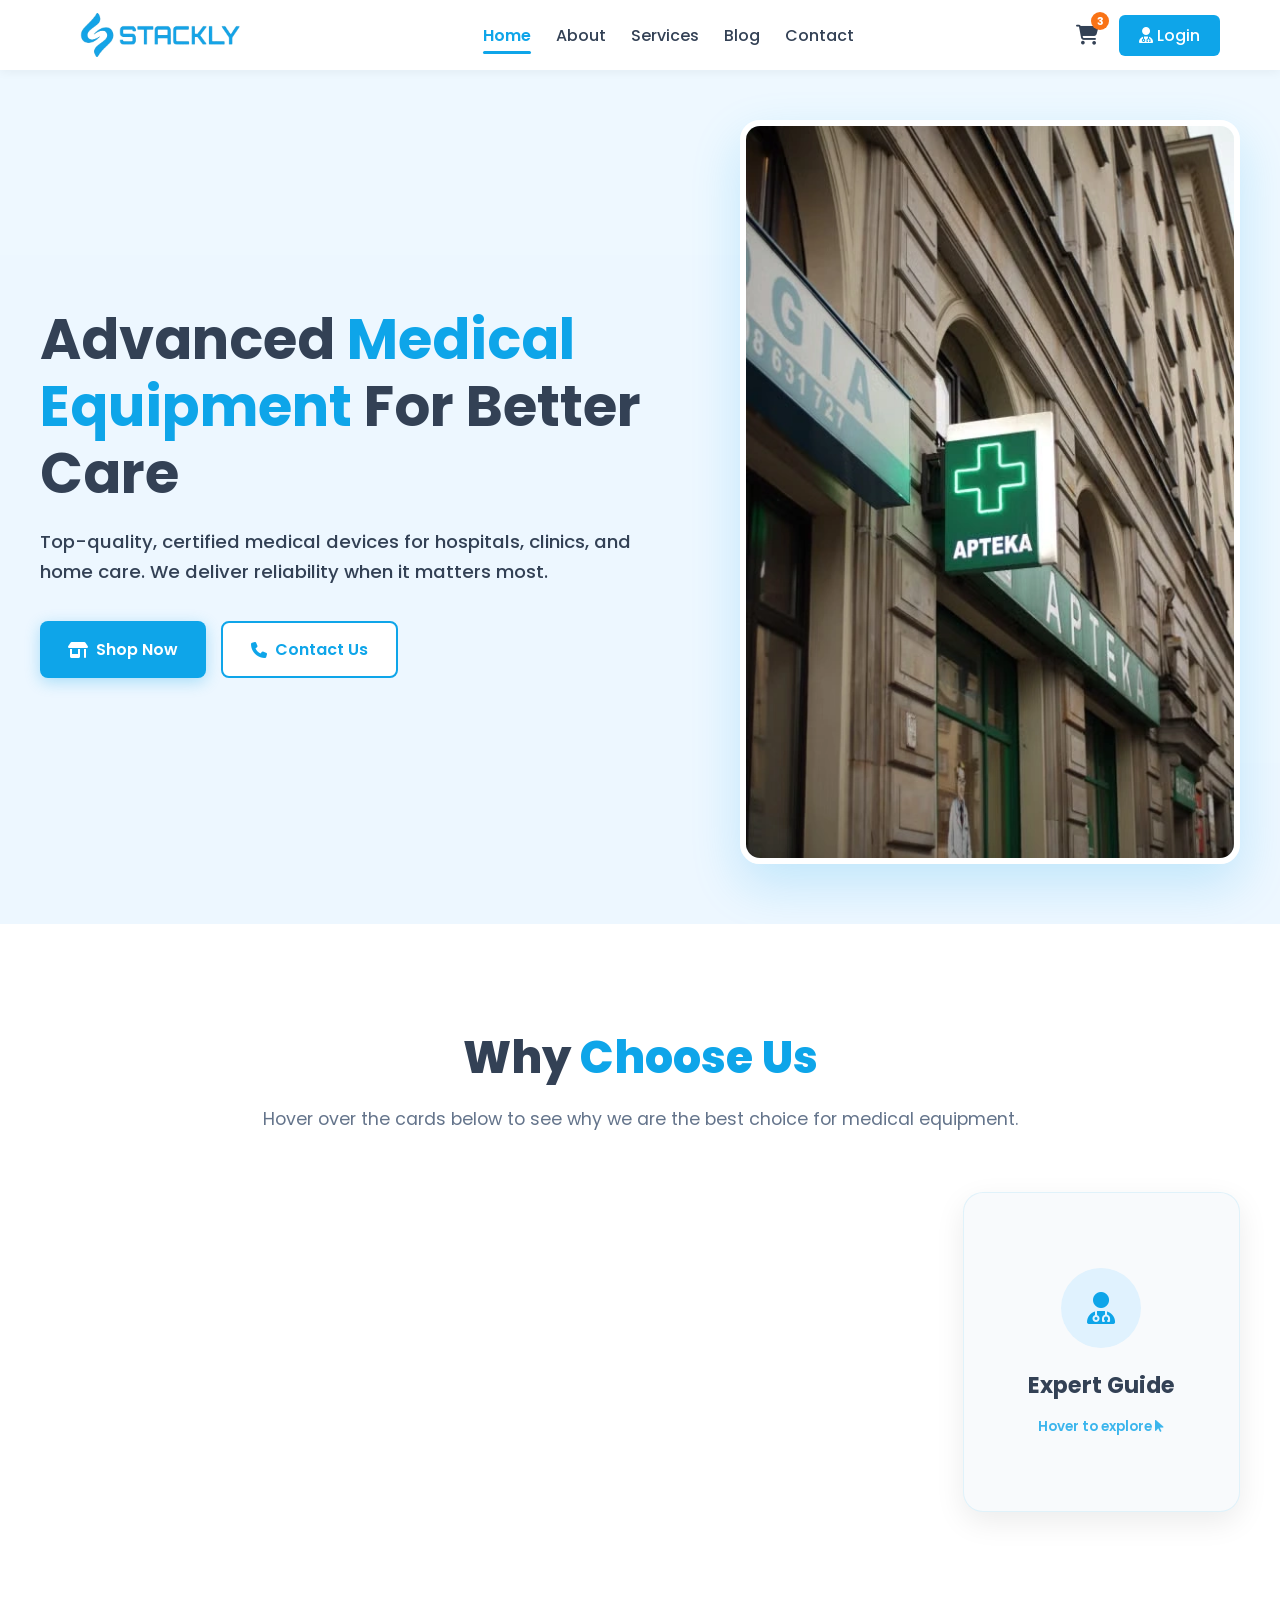
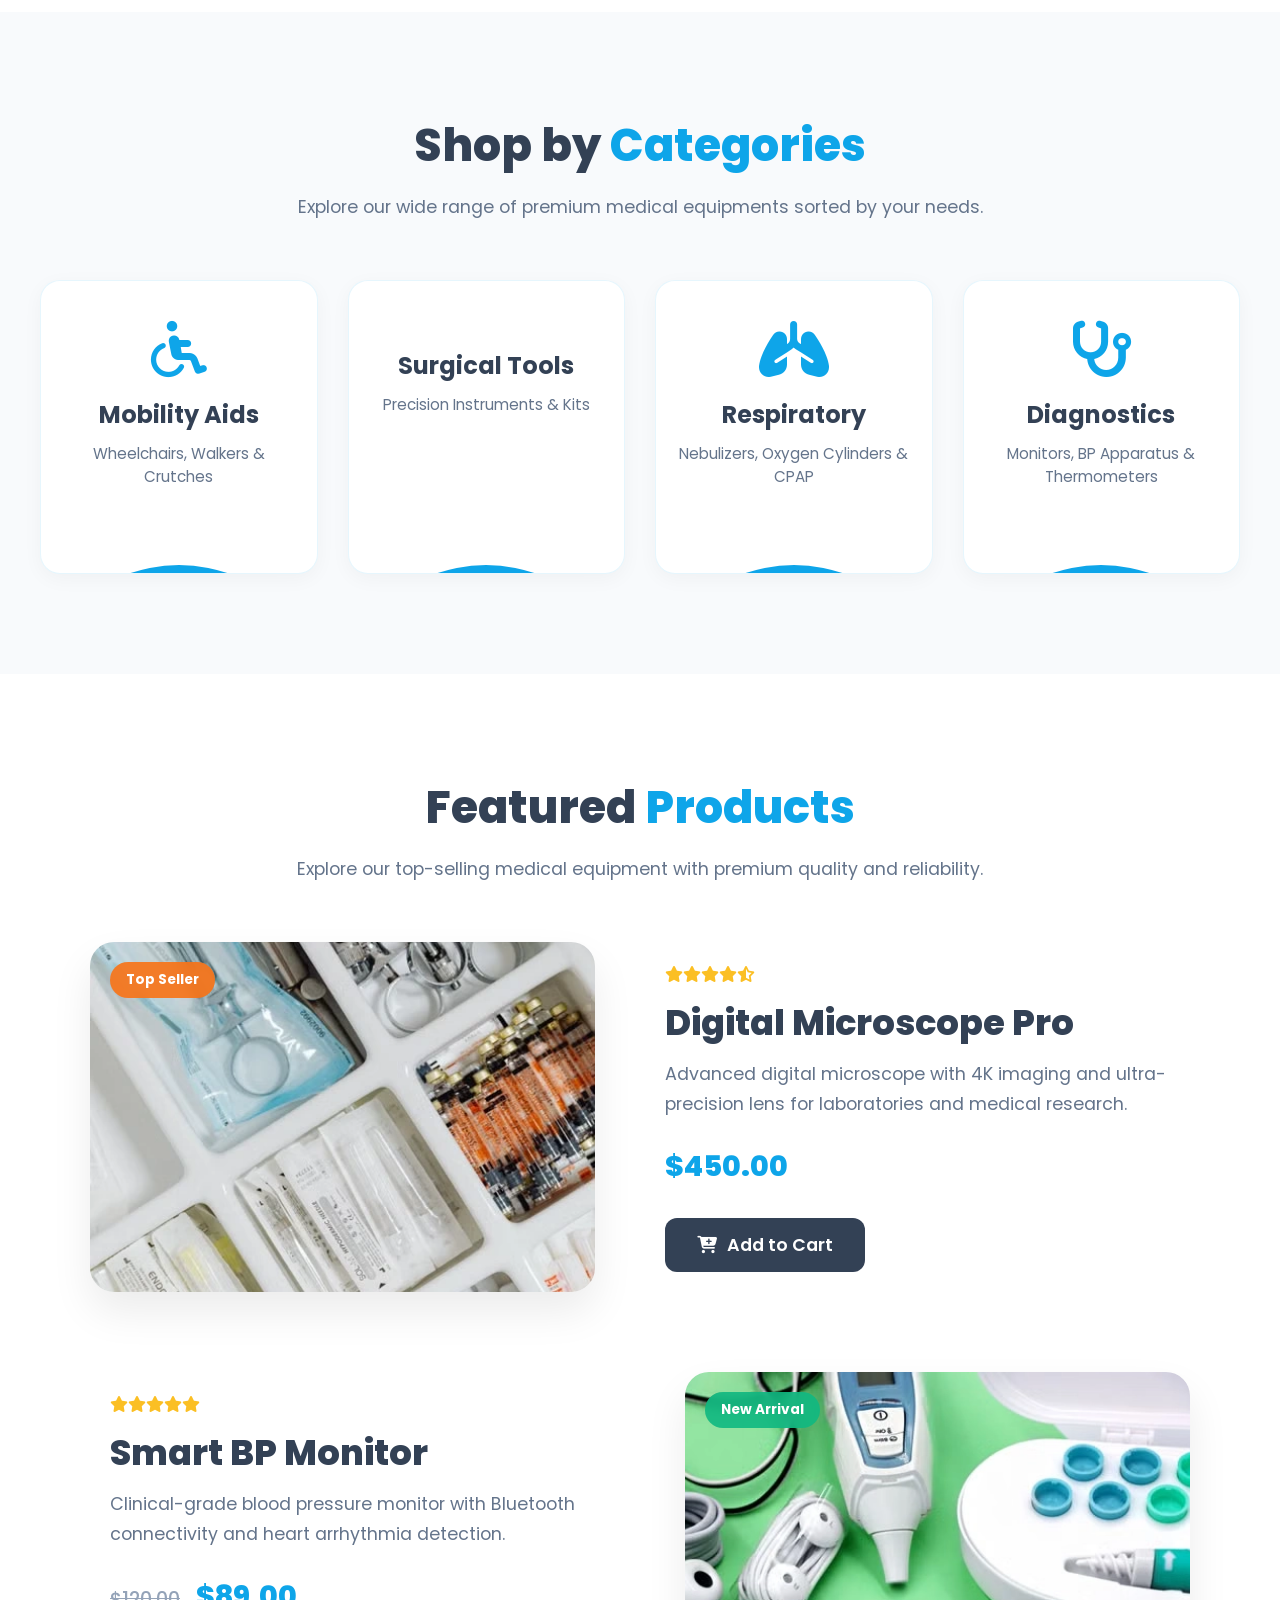
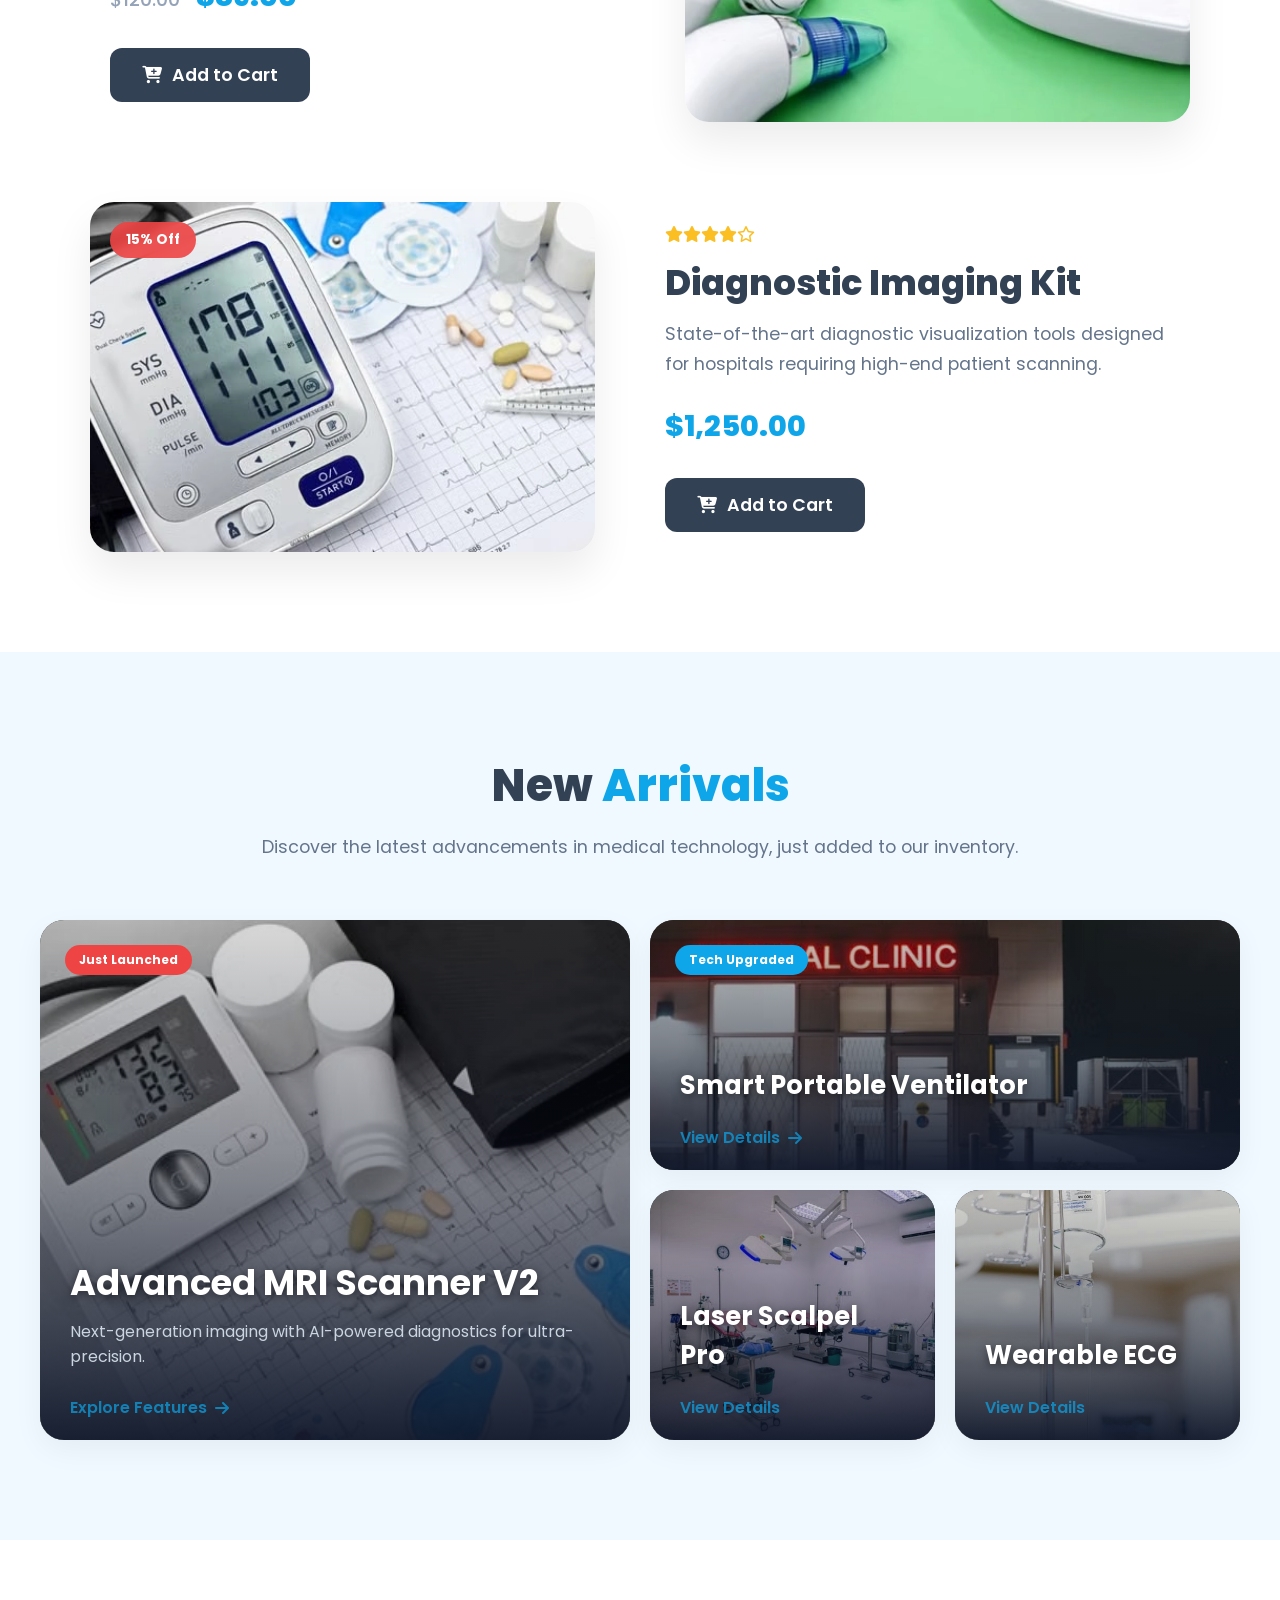
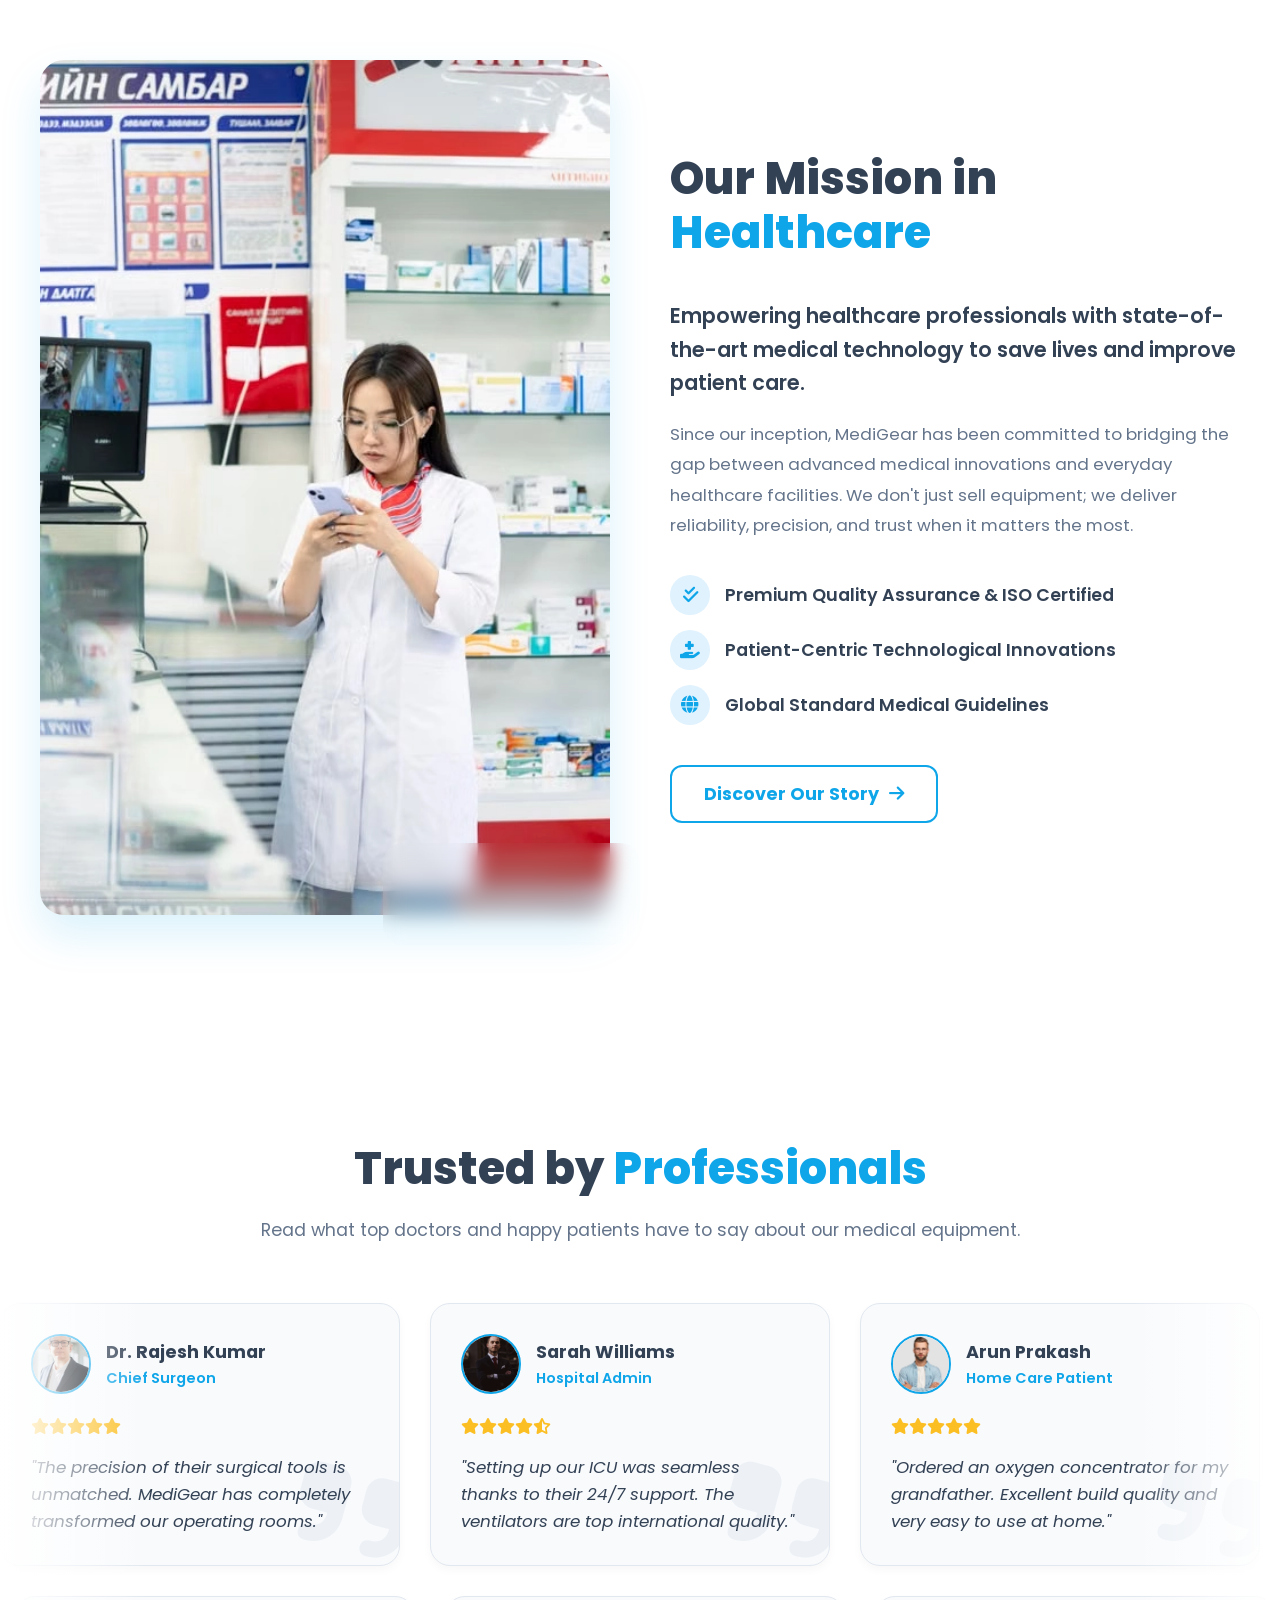
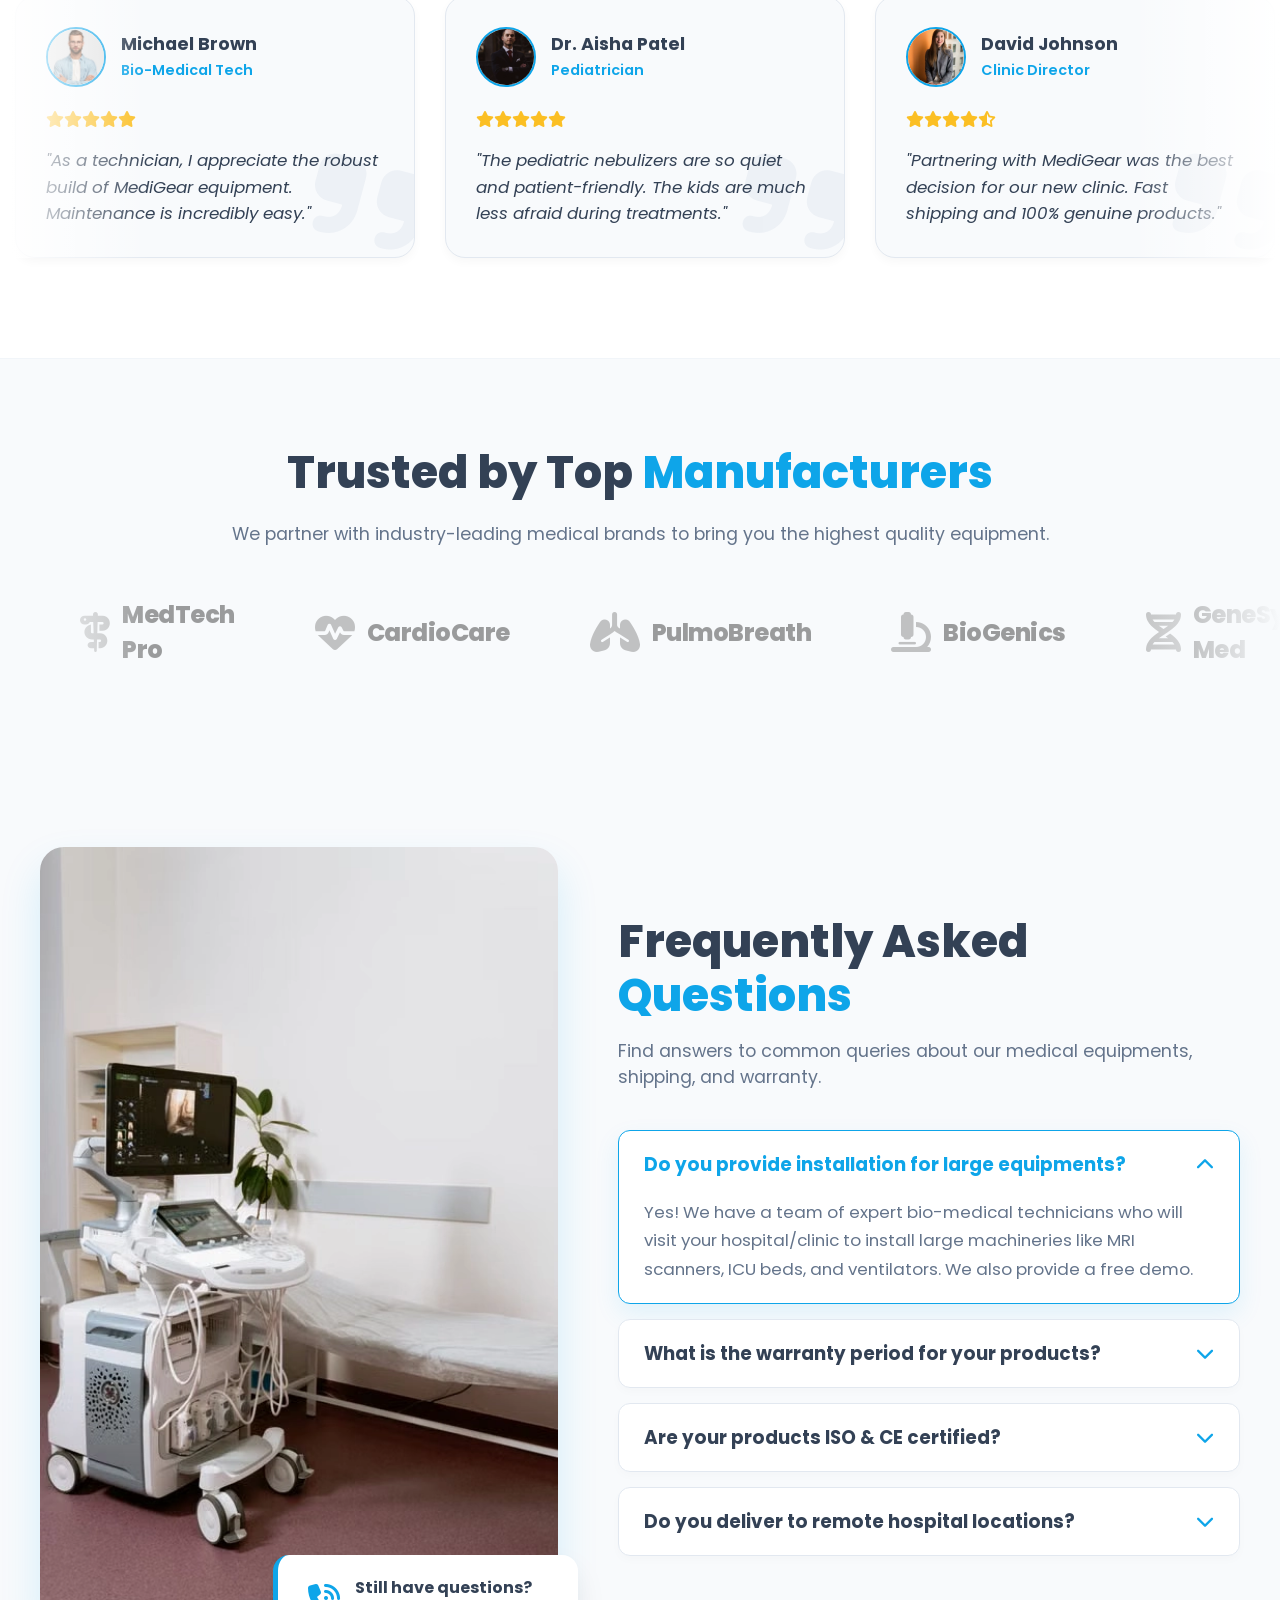
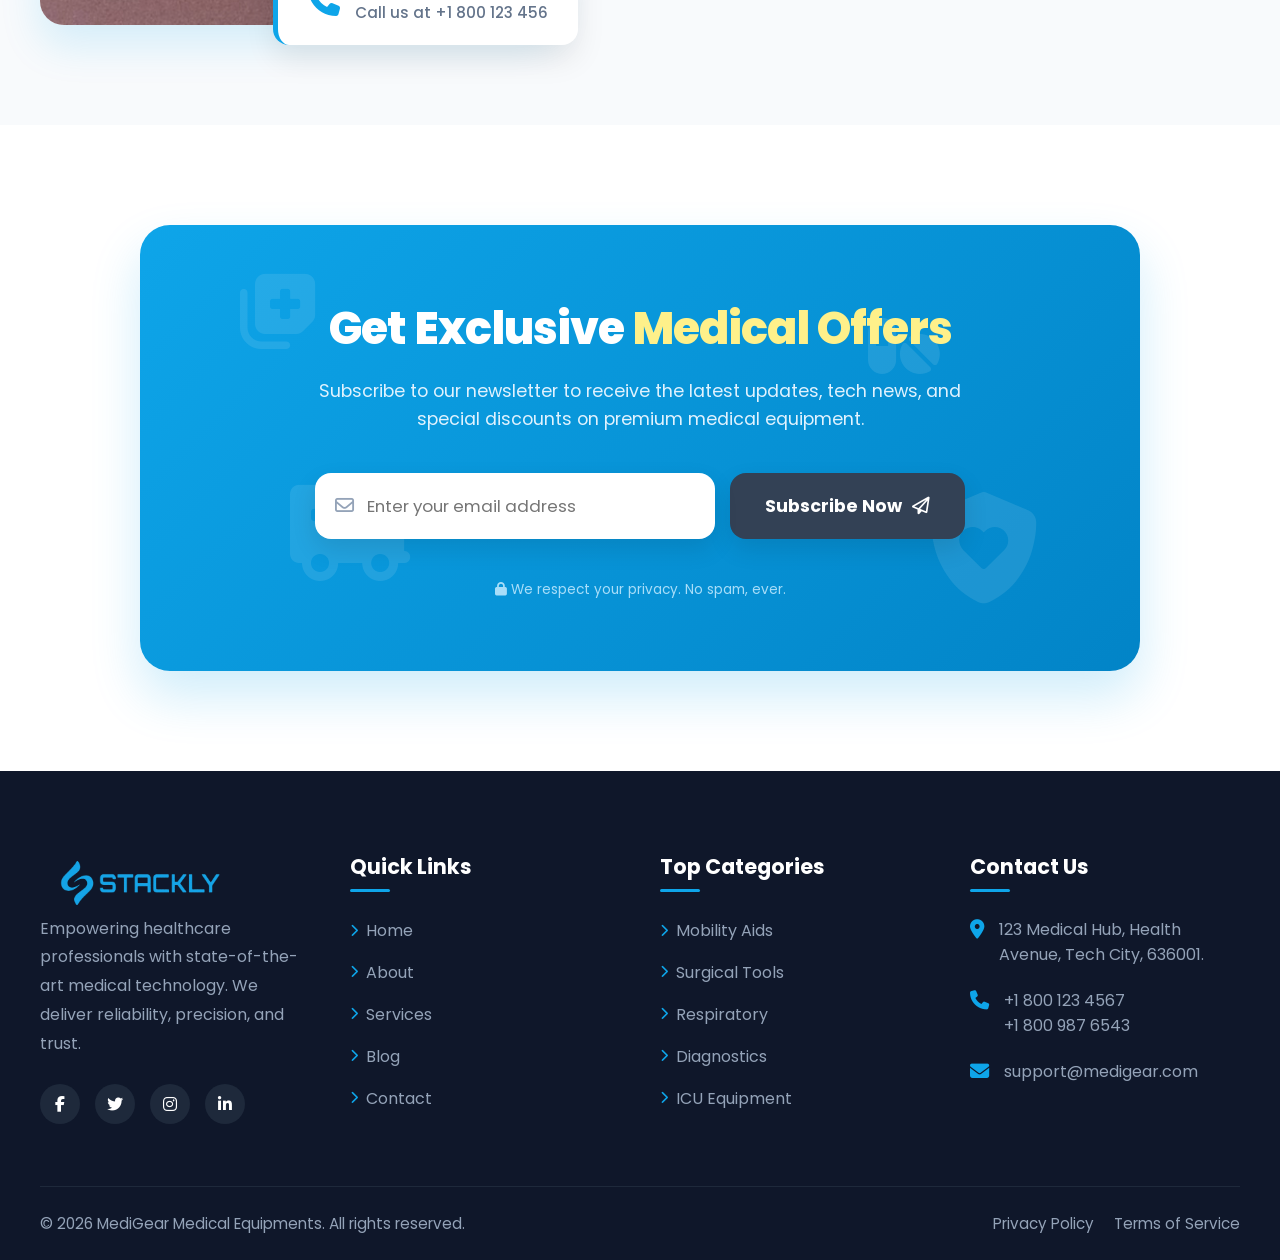
==== commit 015851a6: "Medical Equipment" ====
--- a/index.html
+++ b/index.html
@@ -44,11 +44,11 @@
         </div>
 
         <div class="mobile-menu" id="mobile-menu">
-            <a href="index.html" class="nav-active"><i class="fa-solid fa-house"></i> Home</a>  
-            <a href="about.html"><i class="fa-solid fa-circle-info"></i> About</a>
+            <a href="index.html" class="nav-active"> Home</a>  
+            <a href="about.html"></i> About</a>
             <a href="services.html"><i class="fa-solid fa-stethoscope"></i> Services</a>
-            <a href="blog.html"><i class="fa-solid fa-blog"></i> Blog</a>
-            <a href="contact.html"><i class="fa-solid fa-headset"></i> Contact</a>
+            <a href="blog.html"> Blog</a>
+            <a href="contact.html"> Contact</a>
             <a href="login.html" class="mobile-login-btn"><i class="fa-solid fa-right-to-bracket"></i> Login</a>
         </div>
     </header>
@@ -78,7 +78,7 @@
             </div>
 
              
-            <div class="hero-right" data-aos="fade-left" data-aos-duration="1200">
+            <div class="hero-right" data-aos="fade-up" data-aos-duration="1200">
                 <img src="./asset/h1.webp" alt="Medical Equipment" class="hero-main-img">
             </div>
 
@@ -245,11 +245,11 @@
 
                  
                 <div class="showcase-row">
-                    <div class="showcase-img" data-aos="fade-right">
+                    <div class="showcase-img" data-aos="fade-up">
                         <span class="badge top-seller">Top Seller</span>
                         <img src="./asset/h8.webp" alt="Digital Microscope">
                     </div>
-                    <div class="showcase-info" data-aos="fade-left">
+                    <div class="showcase-info" data-aos="fade-up">
                         <div class="stars">
                             <i class="fa-solid fa-star"></i><i class="fa-solid fa-star"></i><i
                                 class="fa-solid fa-star"></i><i class="fa-solid fa-star"></i><i
@@ -267,11 +267,11 @@
 
                  
                 <div class="showcase-row reversed">
-                    <div class="showcase-img" data-aos="fade-left">
+                    <div class="showcase-img" data-aos="fade-up">
                         <span class="badge new-arrival">New Arrival</span>
                         <img src="./asset/h7.webp" alt="BP Monitor">
                     </div>
-                    <div class="showcase-info" data-aos="fade-right">
+                    <div class="showcase-info" data-aos="fade-up">
                         <div class="stars">
                             <i class="fa-solid fa-star"></i><i class="fa-solid fa-star"></i><i
                                 class="fa-solid fa-star"></i><i class="fa-solid fa-star"></i><i
@@ -289,11 +289,11 @@
 
                  
                 <div class="showcase-row">
-                    <div class="showcase-img" data-aos="fade-right">
+                    <div class="showcase-img" data-aos="fade-up">
                         <span class="badge discount">15% Off</span>
                         <img src="./asset/h6.webp" alt="MRI Scanner Console">
                     </div>
-                    <div class="showcase-info" data-aos="fade-left">
+                    <div class="showcase-info" data-aos="fade-up">
                         <div class="stars">
                             <i class="fa-solid fa-star"></i><i class="fa-solid fa-star"></i><i
                                 class="fa-solid fa-star"></i><i class="fa-solid fa-star"></i><i
@@ -341,7 +341,7 @@
                 </div>
 
                  
-                <div class="bento-item bento-wide" data-aos="fade-left" data-aos-delay="100">
+                <div class="bento-item bento-wide" data-aos="fade-up" data-aos-delay="100">
                     <img src="./asset/h9.webp" alt="Smart Ventilator">
                     <div class="bento-overlay">
                         <span class="badge tech-badge">Tech Upgraded</span>
@@ -385,7 +385,7 @@
             <div class="about-wrapper">
 
                  
-                <div class="about-image" data-aos="fade-right" data-aos-duration="1200">
+                <div class="about-image" data-aos="fade-up" data-aos-duration="1200">
                      
                     <img src="./asset/h2.webp" alt="MediGear Healthcare Team" class="main-about-img">
 
@@ -397,7 +397,7 @@
                 </div>
 
                  
-                <div class="about-content" data-aos="fade-left" data-aos-duration="1200" data-aos-delay="200">
+                <div class="about-content" data-aos="fade-up" data-aos-duration="1200" data-aos-delay="200">
                     <div class="section-title-left">
                         <h2>Our Mission in <span class="highlight">Healthcare</span></h2>
                     </div>
@@ -763,7 +763,7 @@
             <div class="faq-wrapper">
 
                  
-                <div class="faq-image" data-aos="fade-right" data-aos-duration="1000">
+                <div class="faq-image" data-aos="fade-up" data-aos-duration="1000">
                     <div class="image-box">
                         <img src="./asset/h3.webp" alt="Customer Support">
                         <div class="floating-contact">
@@ -777,7 +777,7 @@
                 </div>
 
                  
-                <div class="faq-content" data-aos="fade-left" data-aos-duration="1000" data-aos-delay="200">
+                <div class="faq-content" data-aos="fade-up" data-aos-duration="1000" data-aos-delay="200">
                     <div class="section-title-left">
                         <h2>Frequently Asked <span class="highlight">Questions</span></h2>
                         <p>Find answers to common queries about our medical equipments, shipping, and warranty.</p>
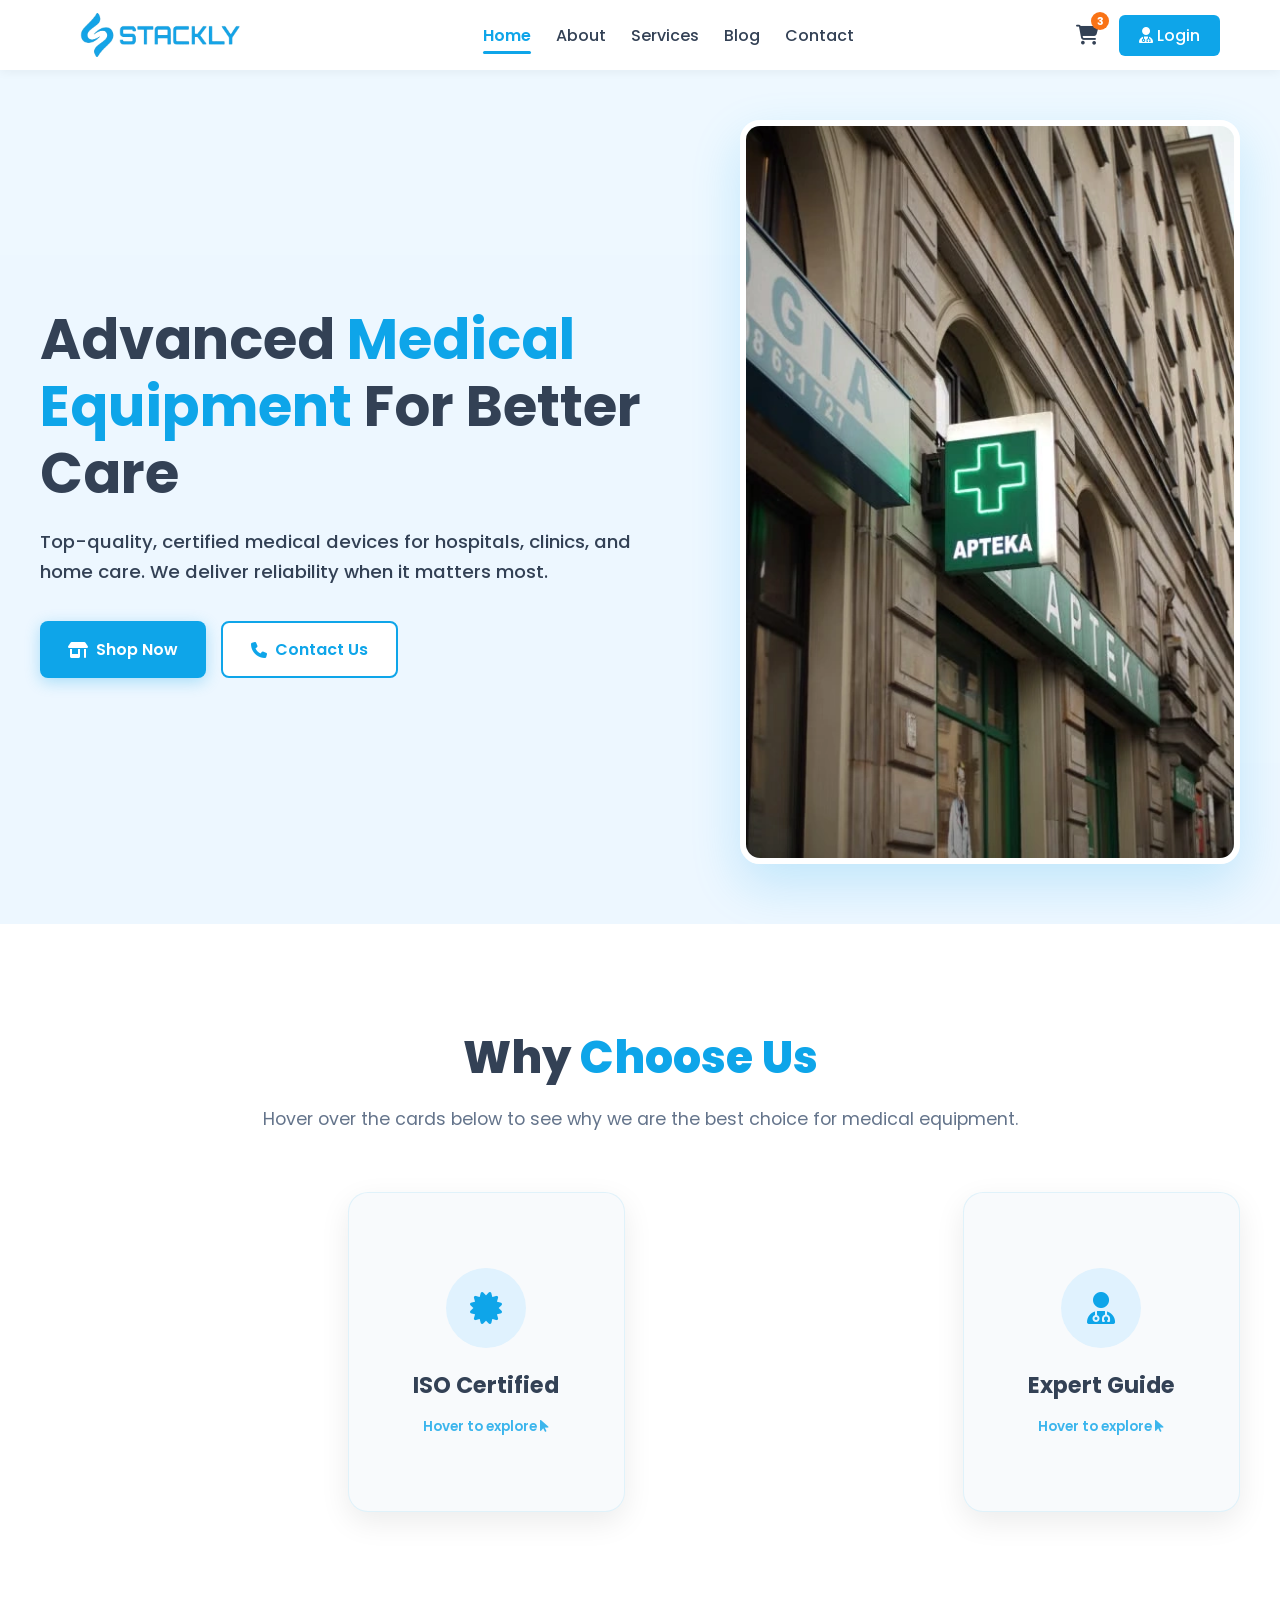
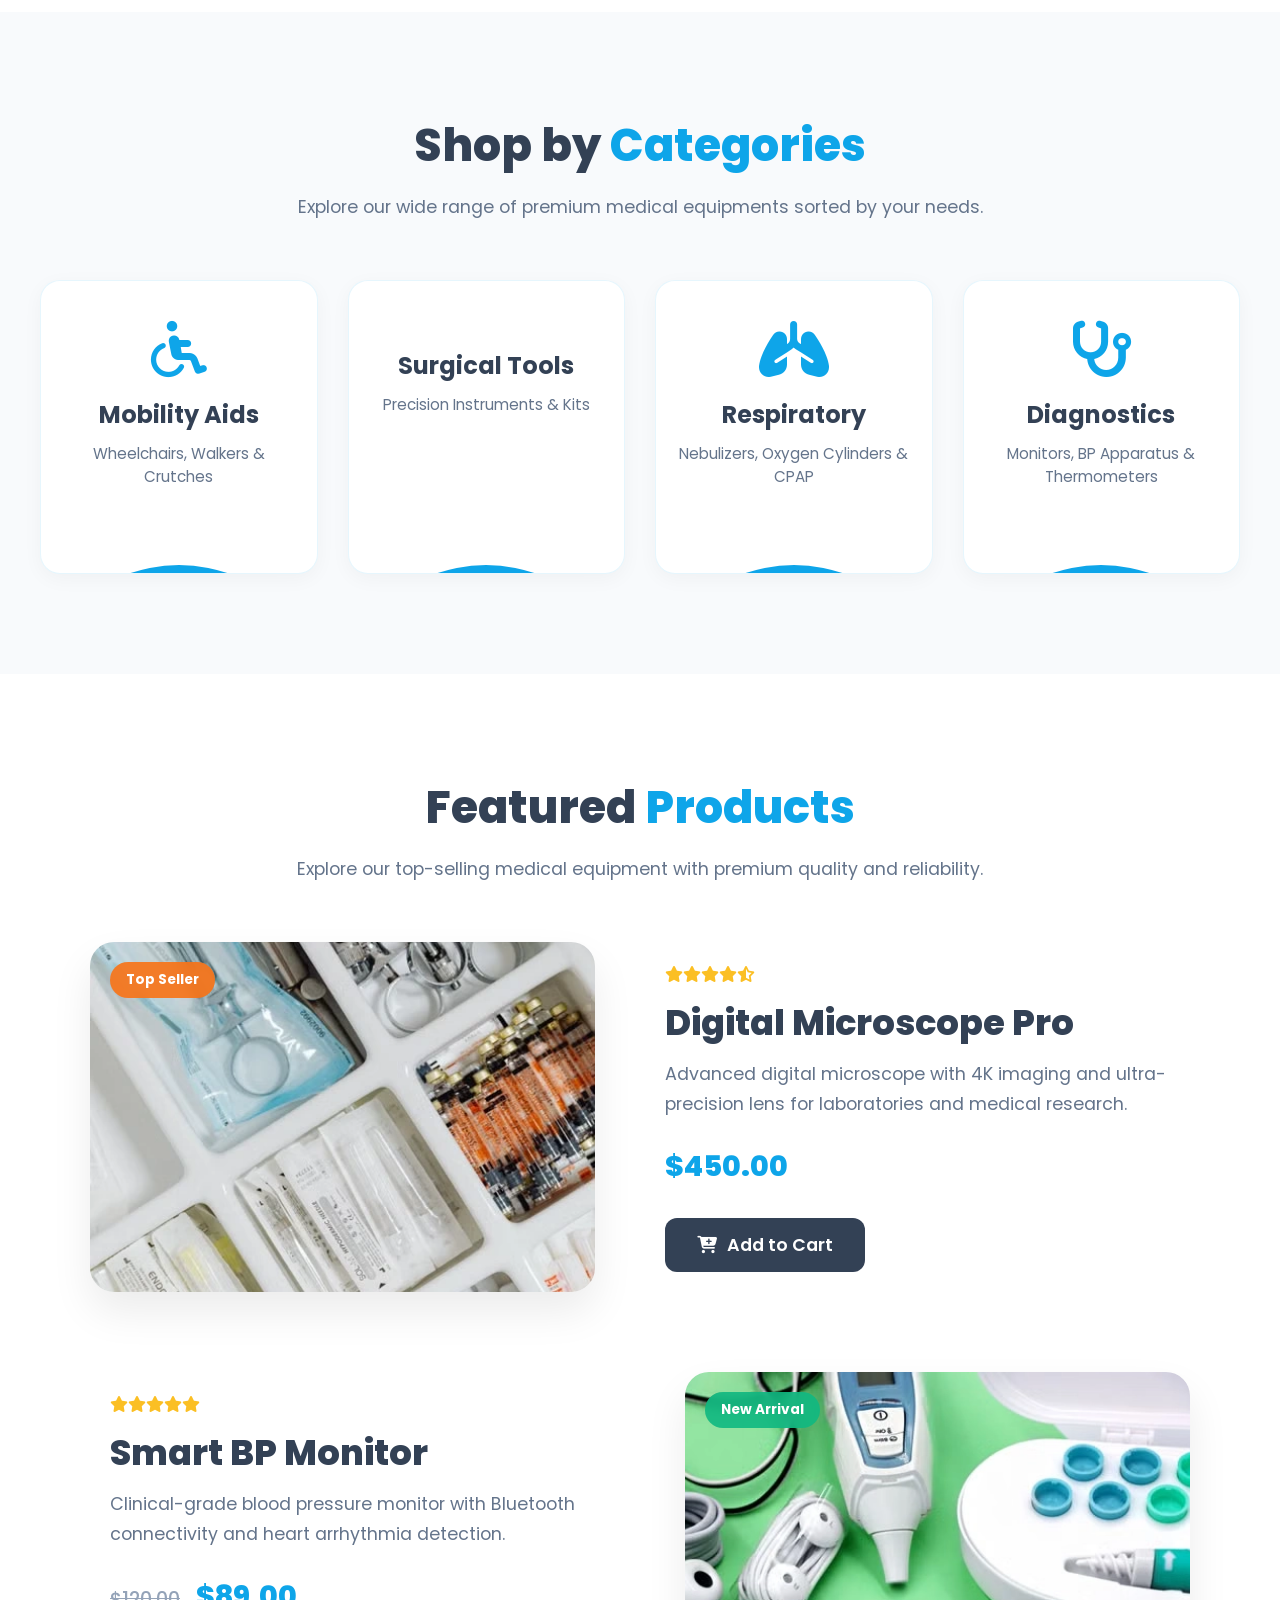
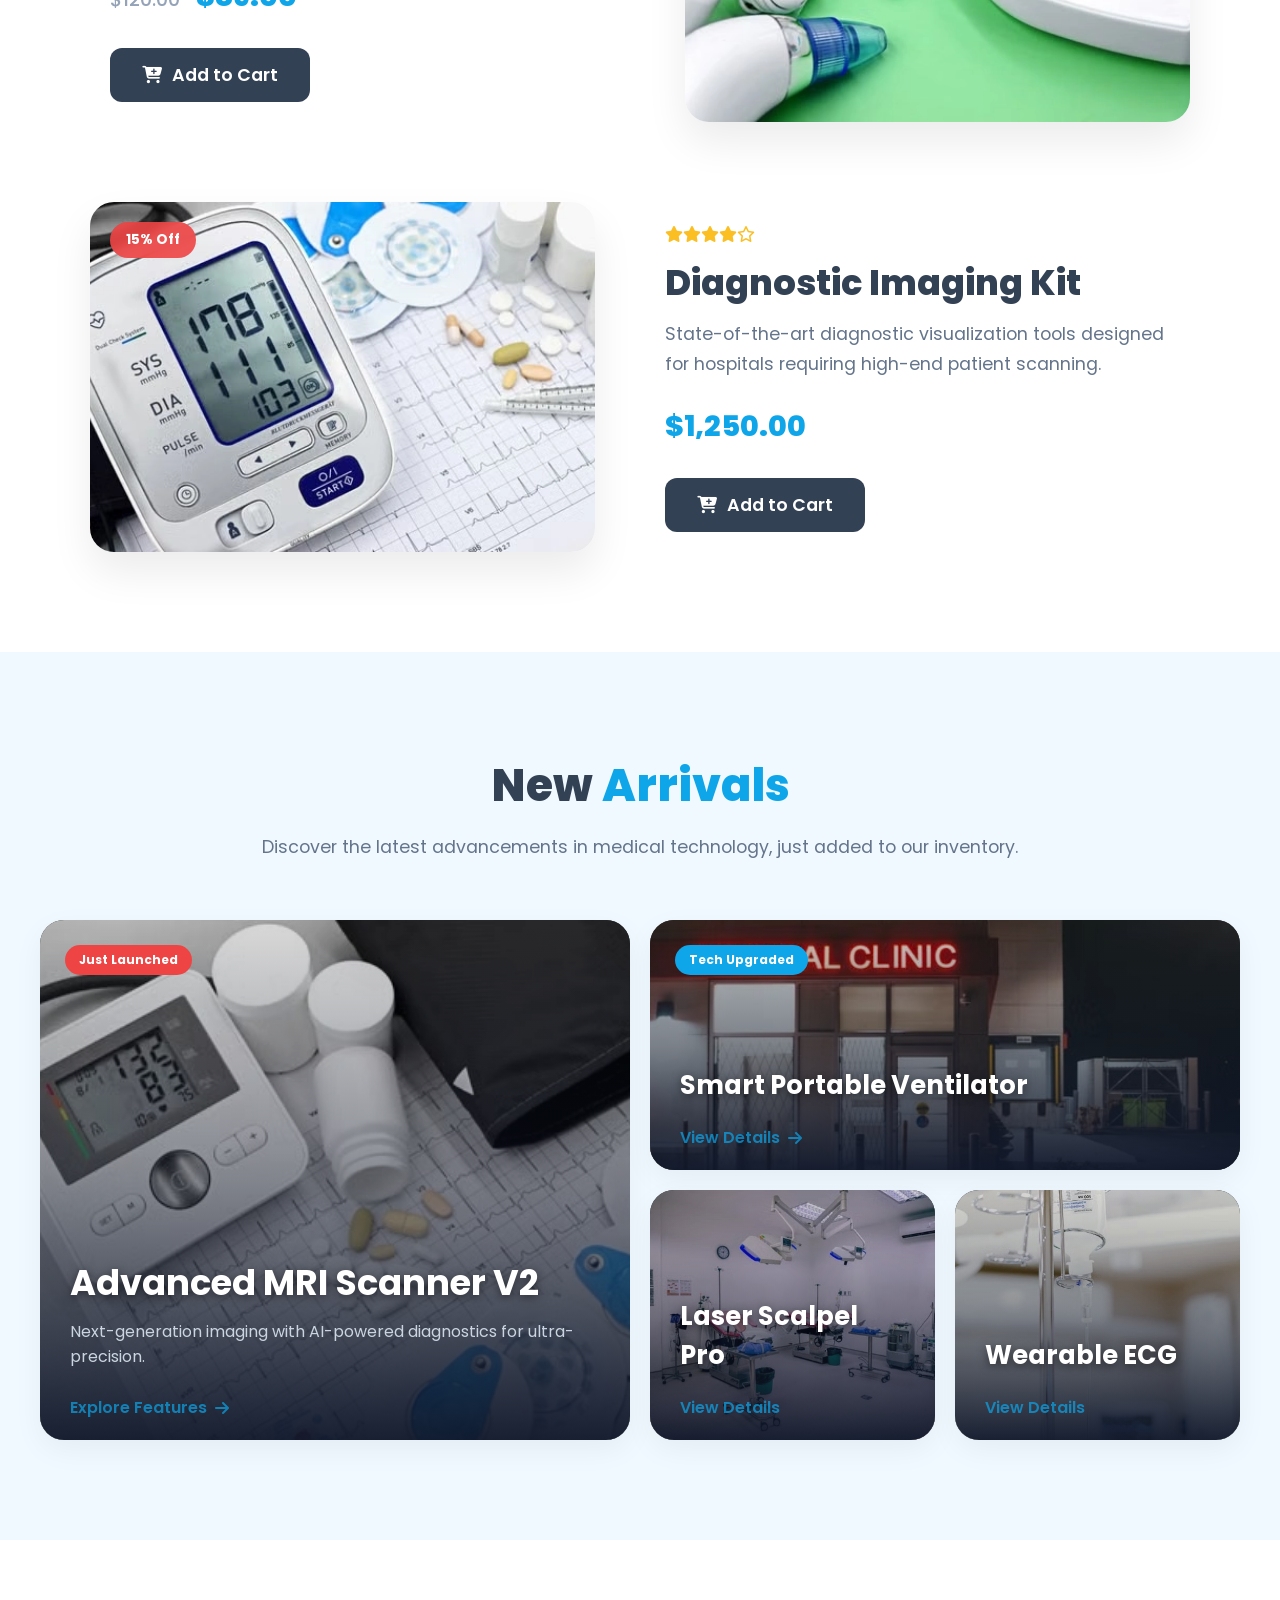
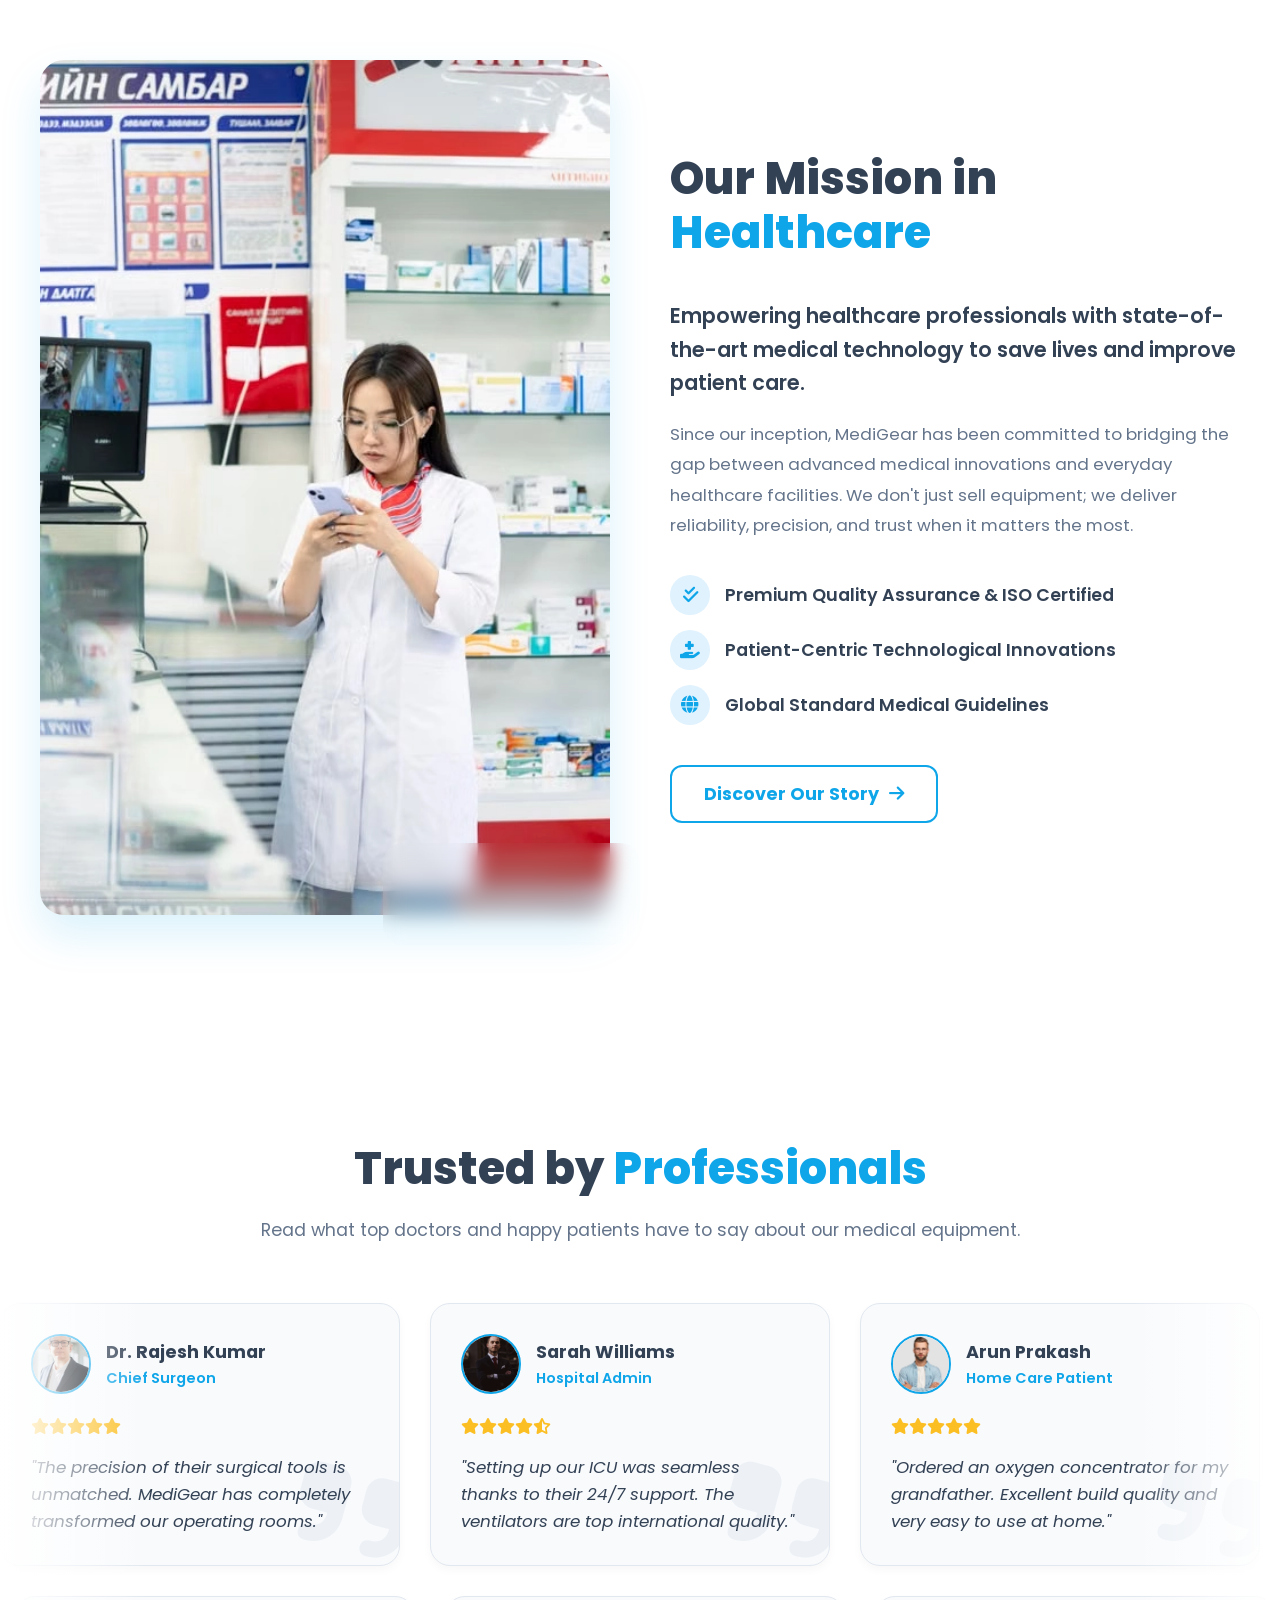
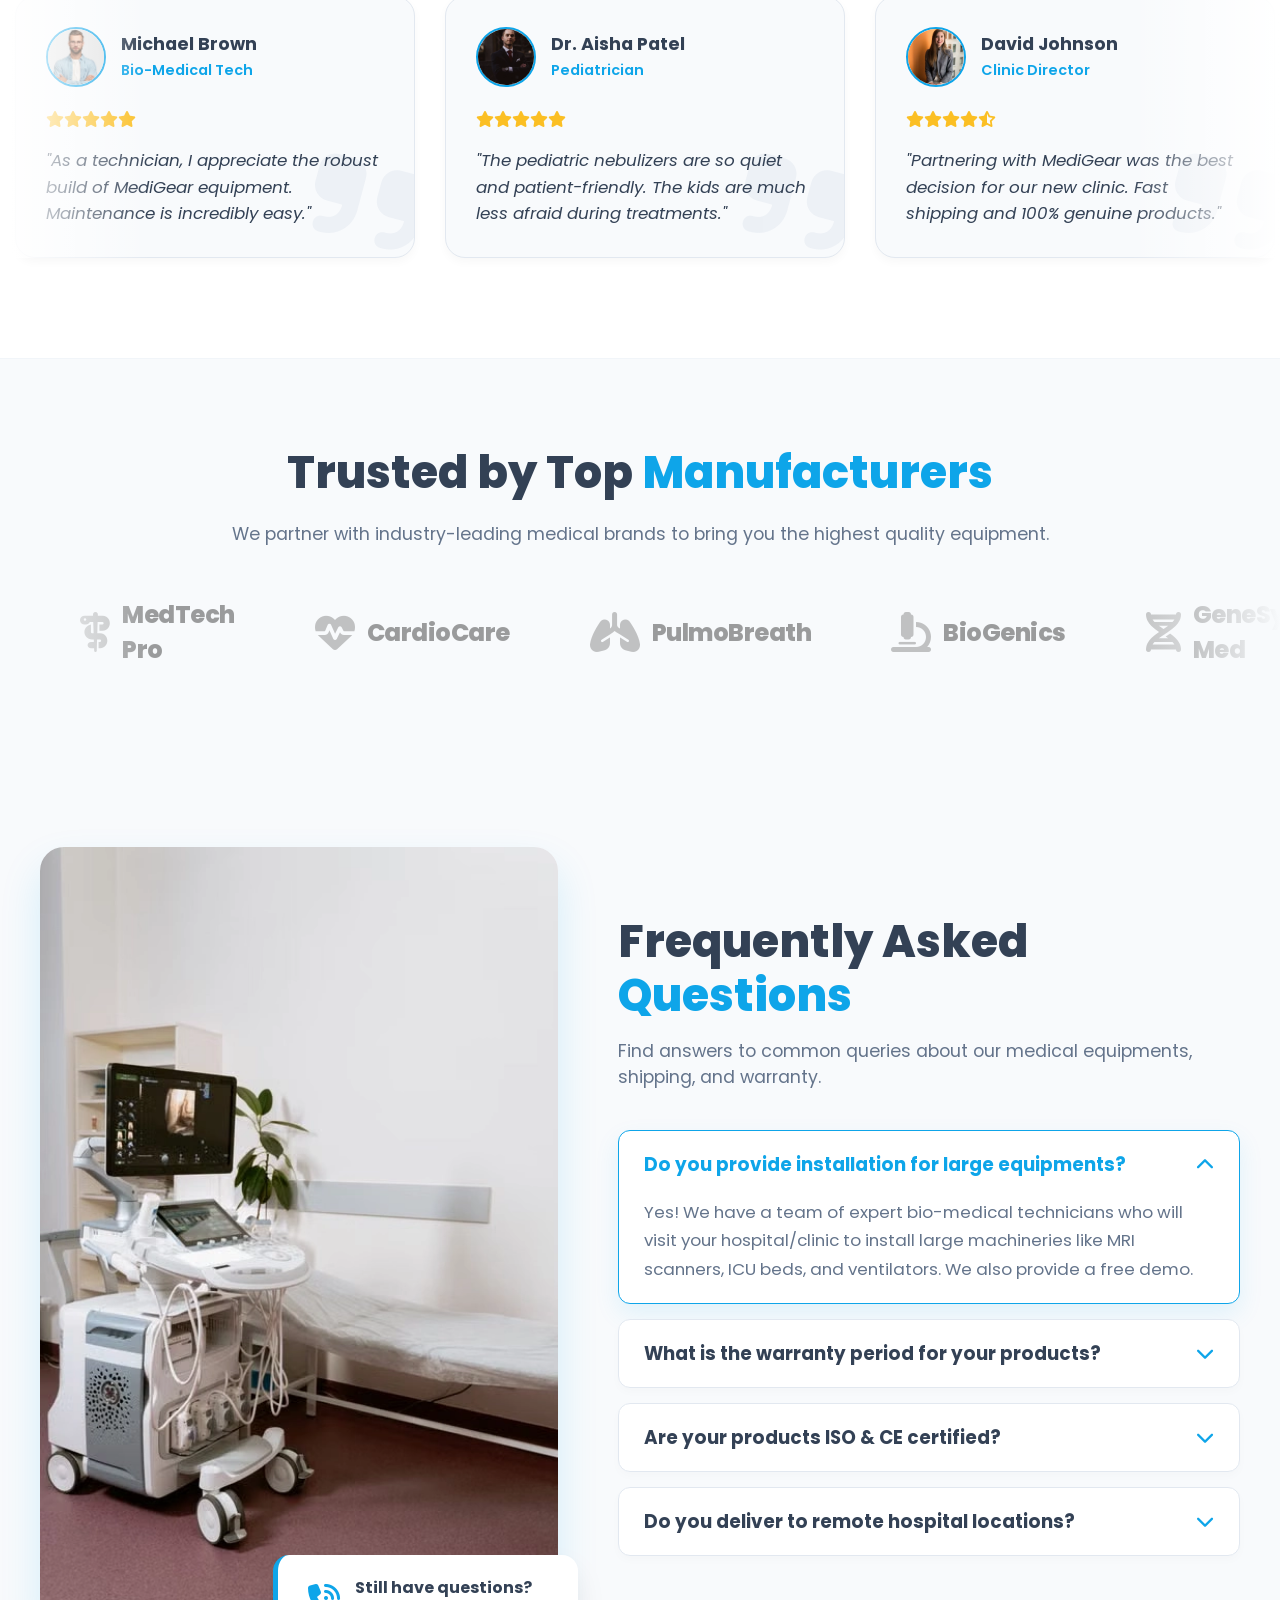
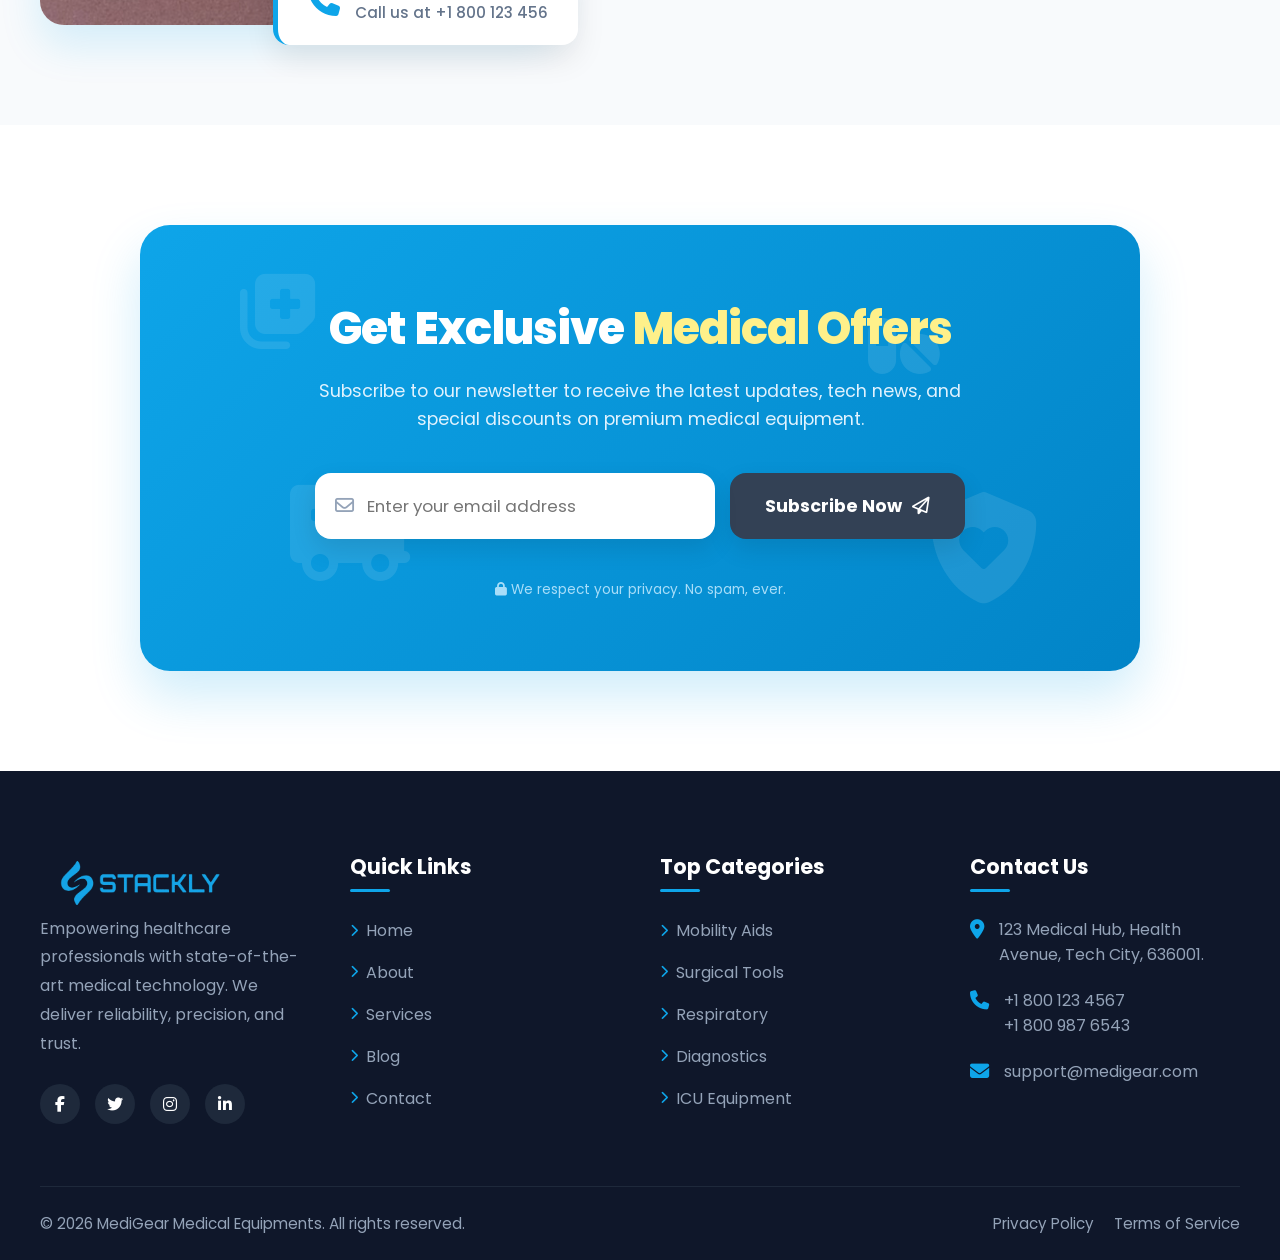
==== commit 57ce25a1: "Medical Equipment" ====
--- a/index.html
+++ b/index.html
@@ -46,7 +46,7 @@
         <div class="mobile-menu" id="mobile-menu">
             <a href="index.html" class="nav-active"> Home</a>  
             <a href="about.html"></i> About</a>
-            <a href="services.html"><i class="fa-solid fa-stethoscope"></i> Services</a>
+            <a href="services.html"> Services</a>
             <a href="blog.html"> Blog</a>
             <a href="contact.html"> Contact</a>
             <a href="login.html" class="mobile-login-btn"><i class="fa-solid fa-right-to-bracket"></i> Login</a>
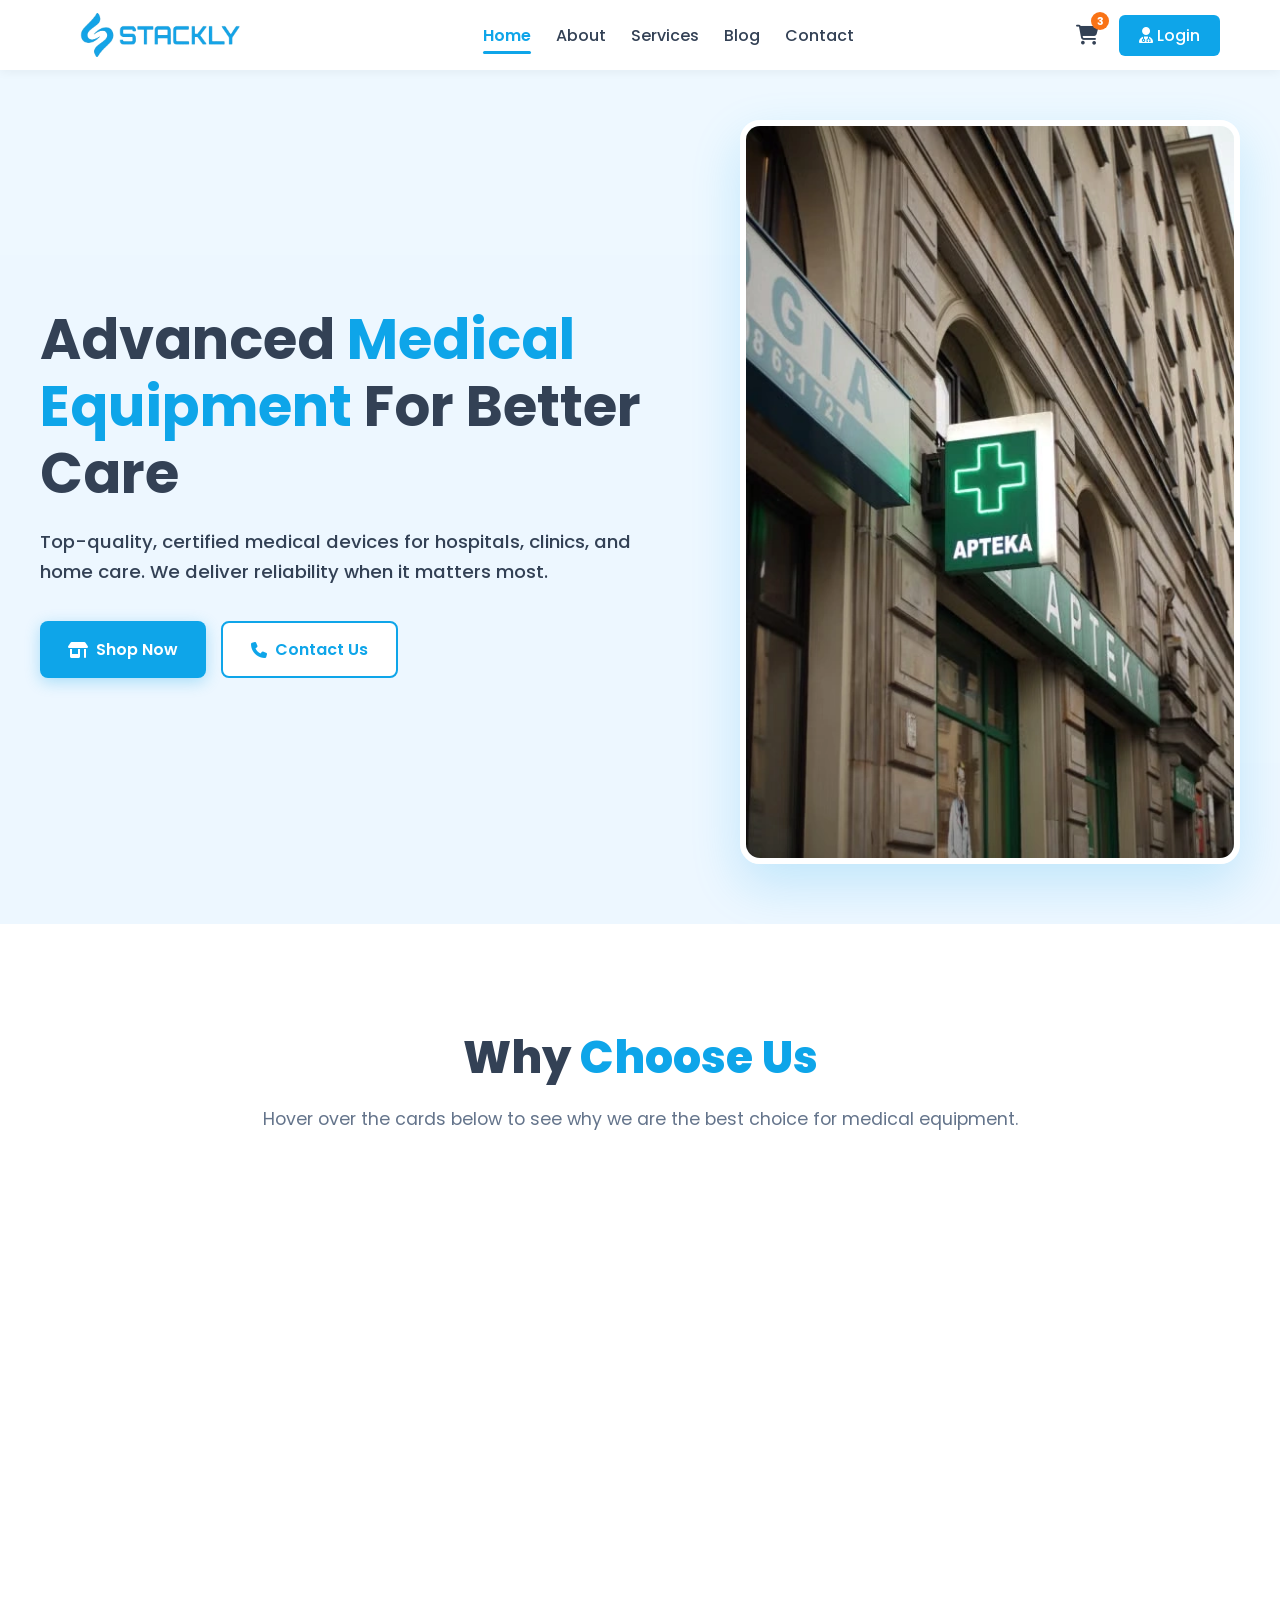
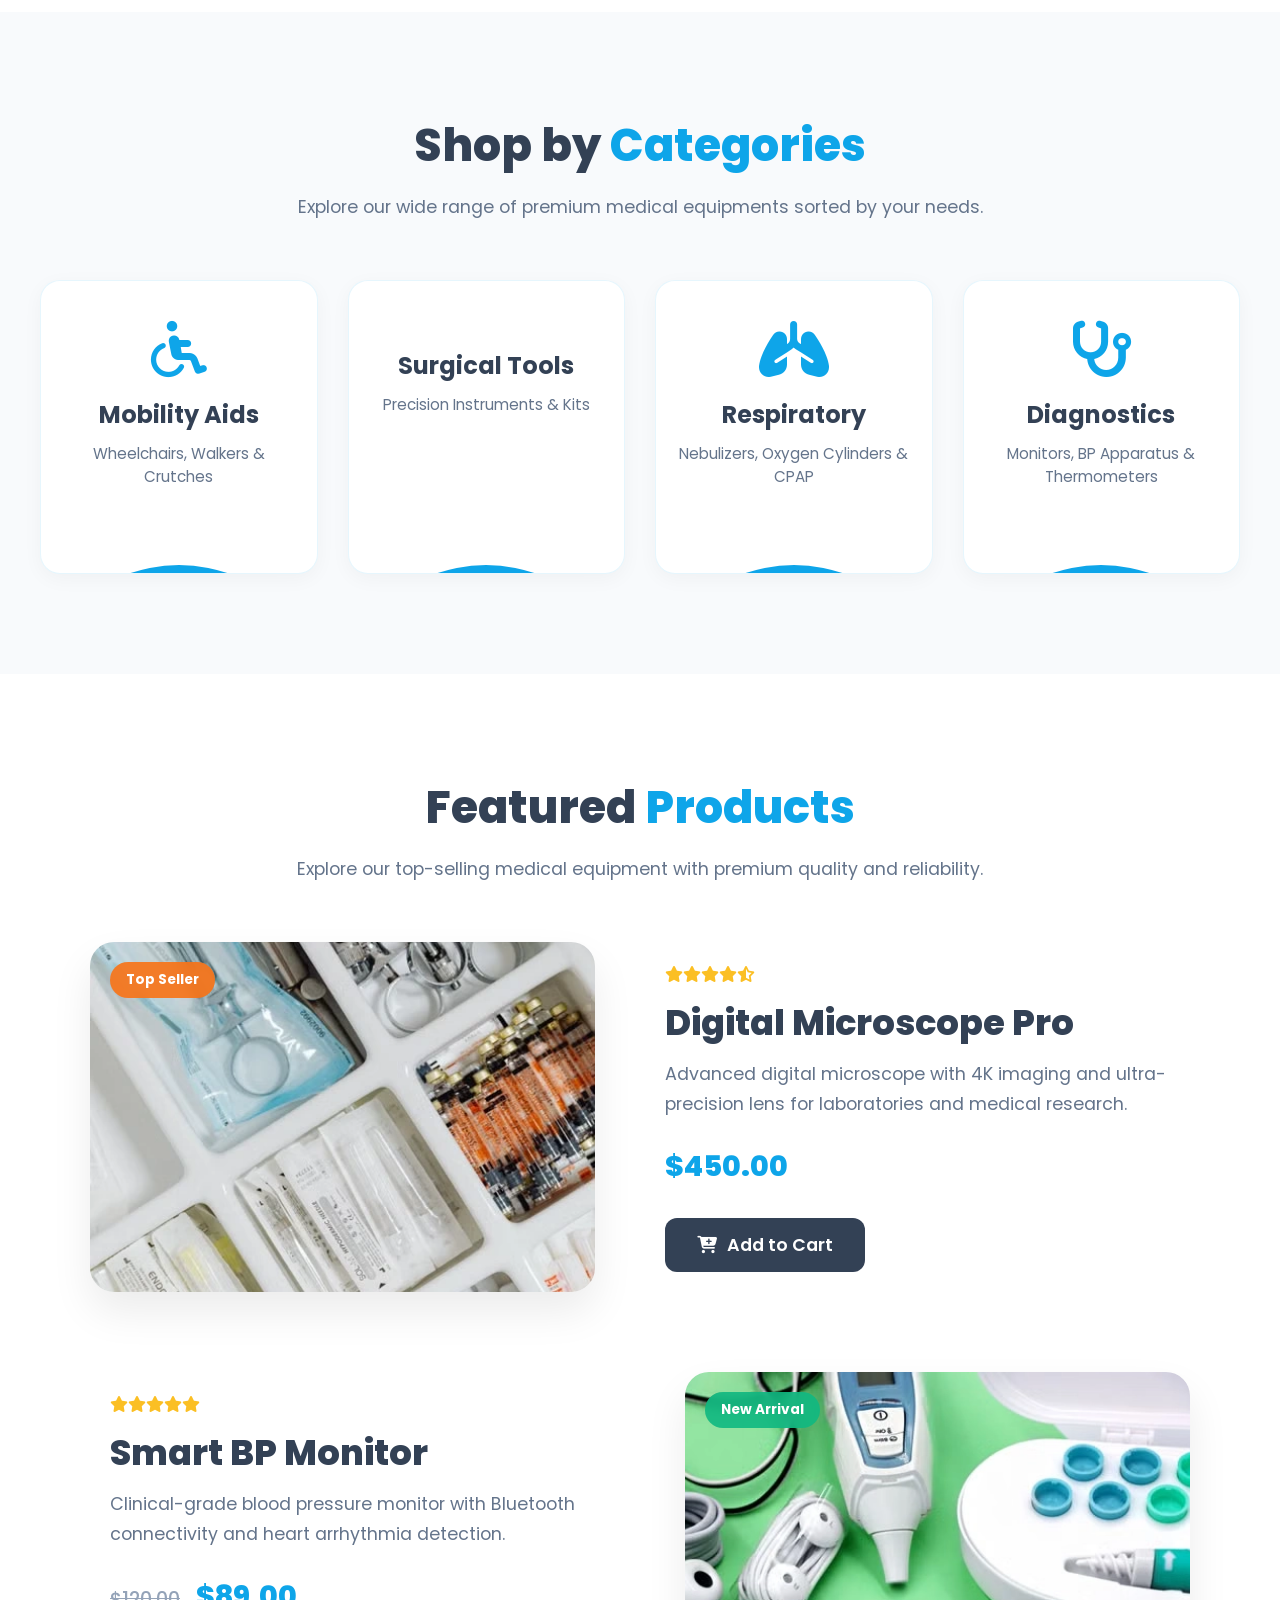
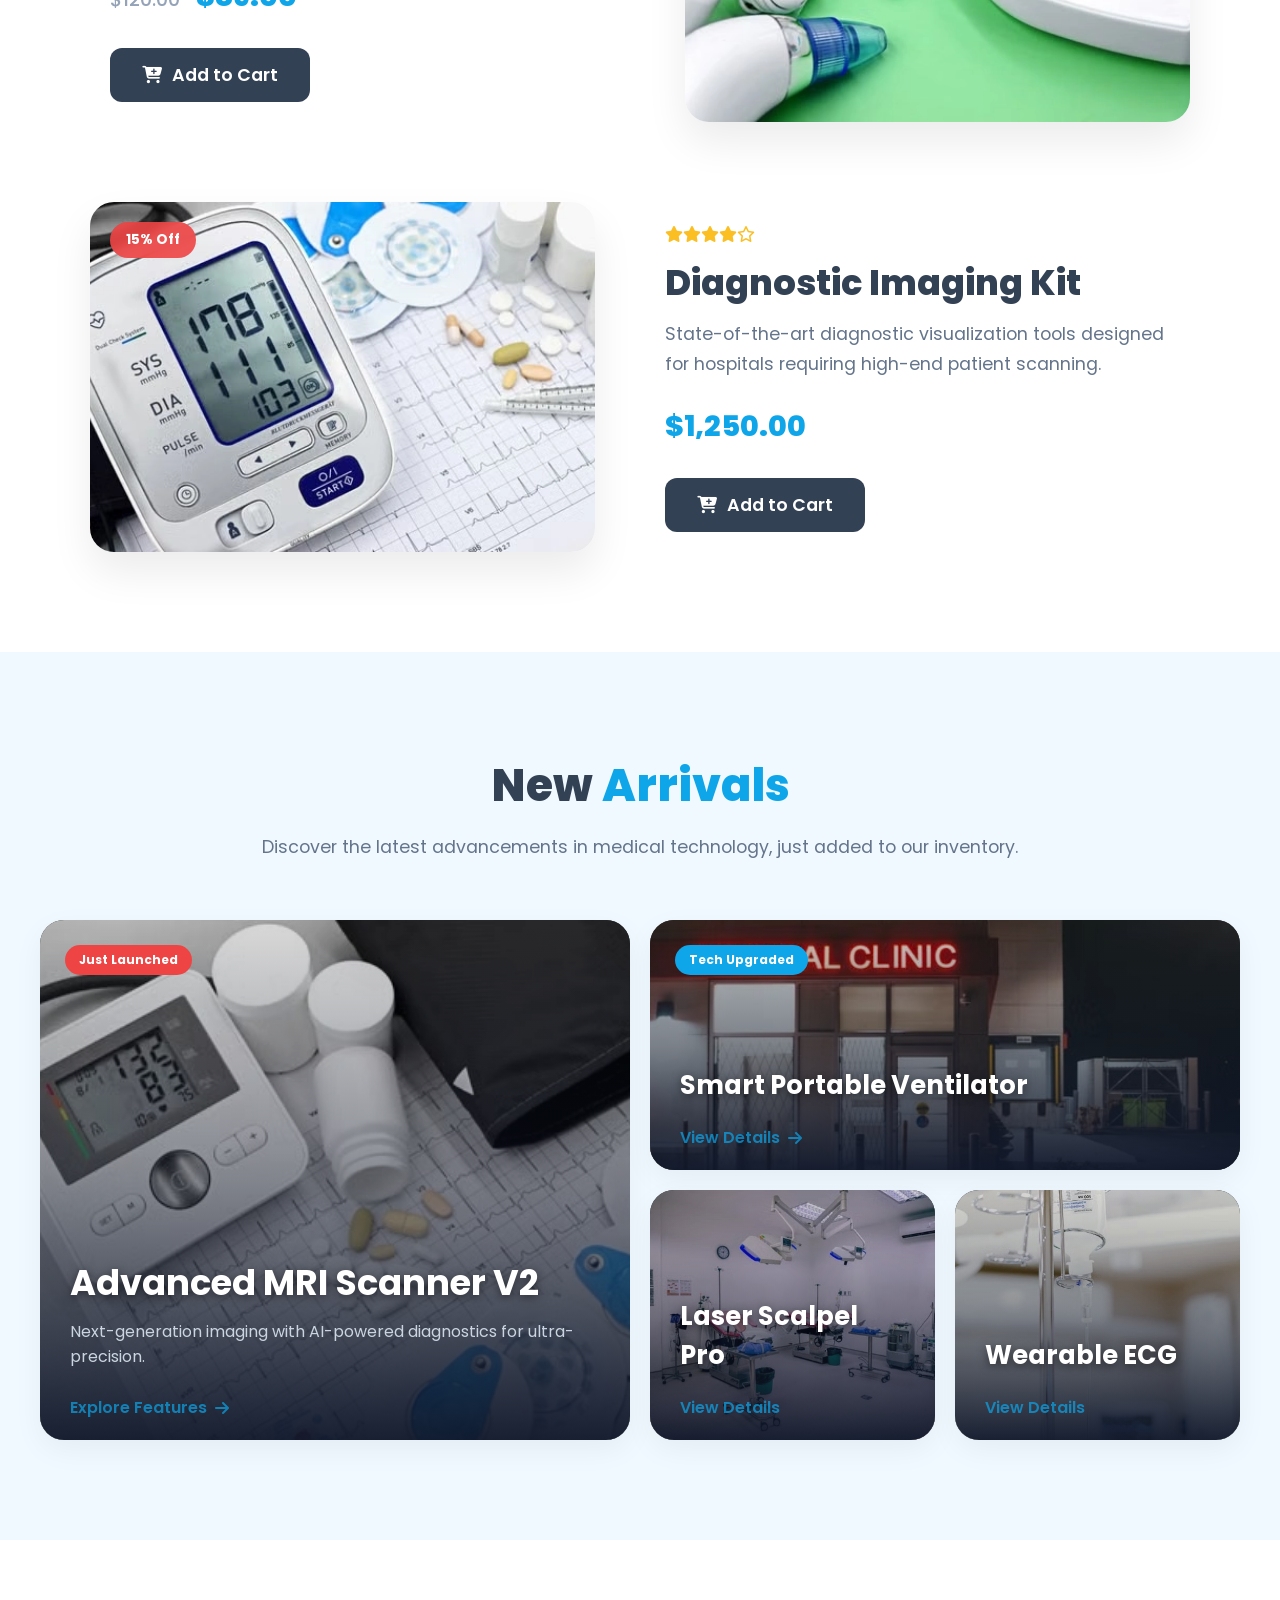
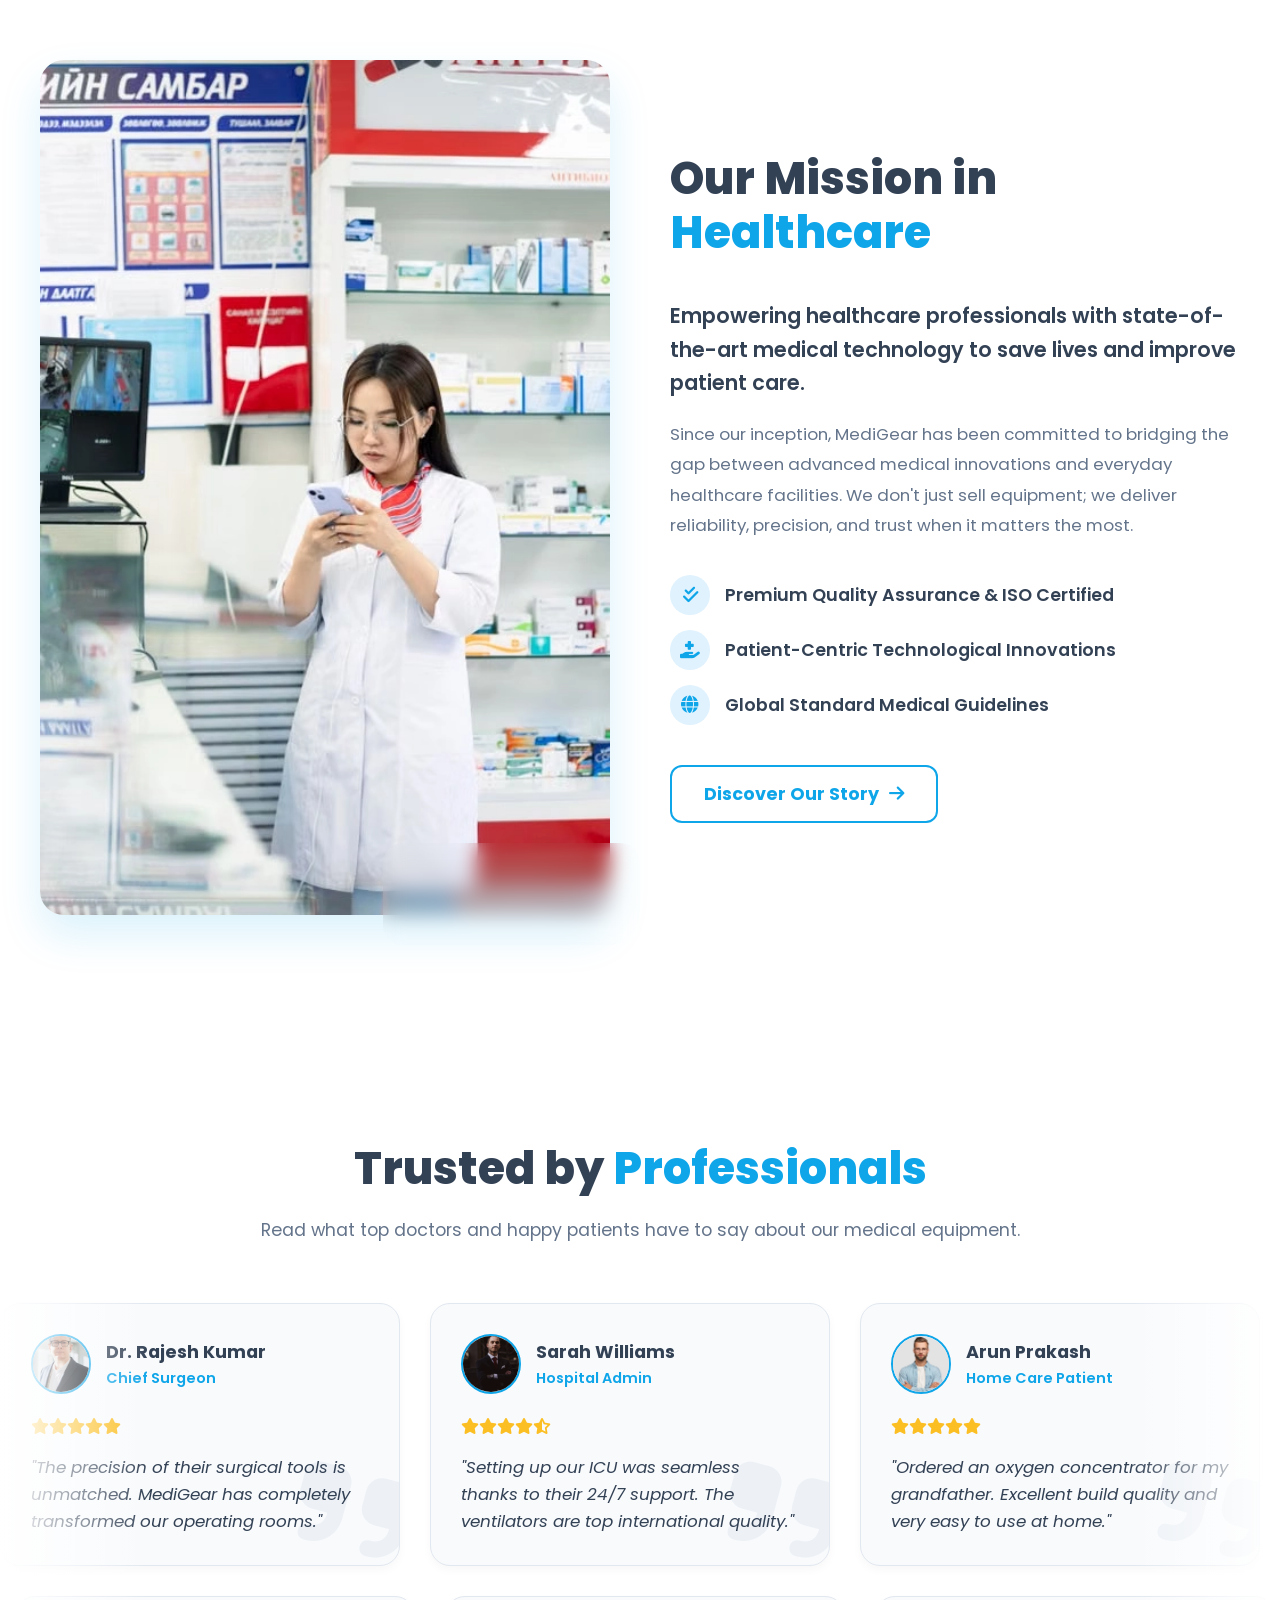
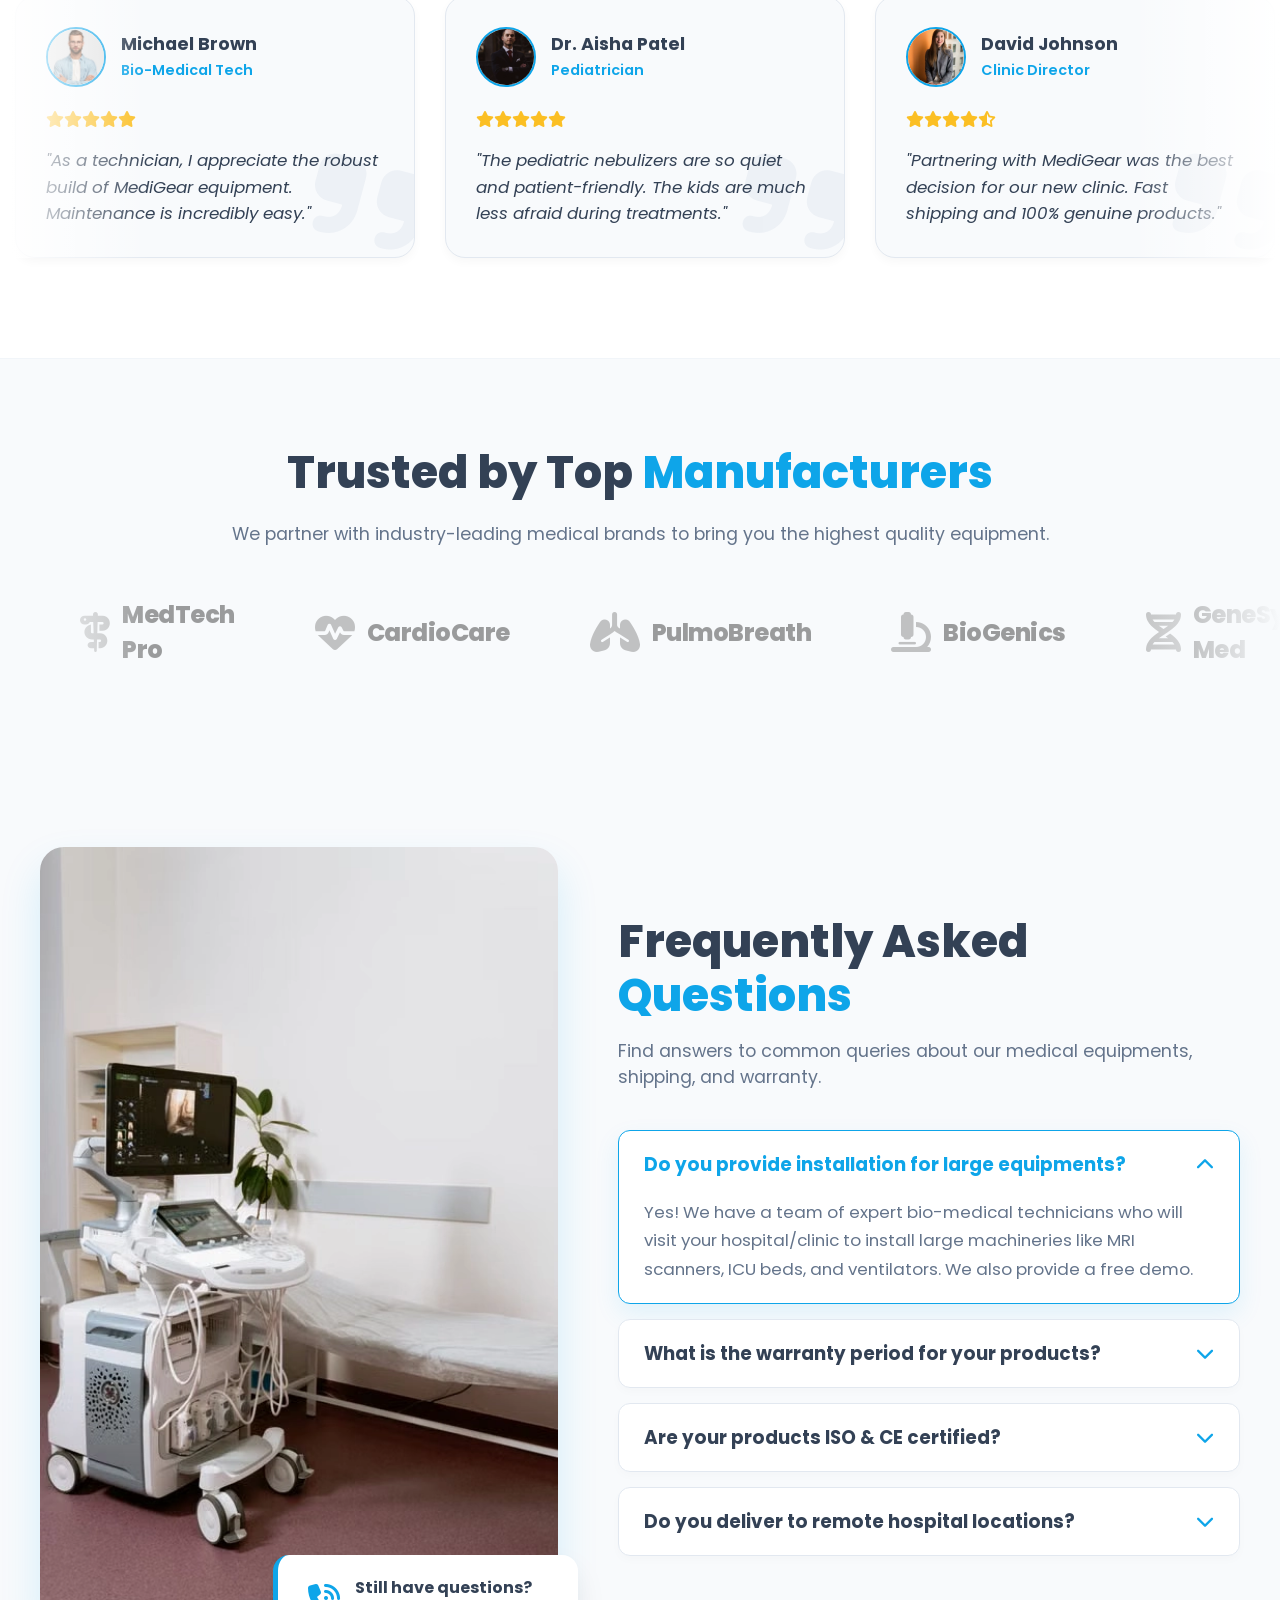
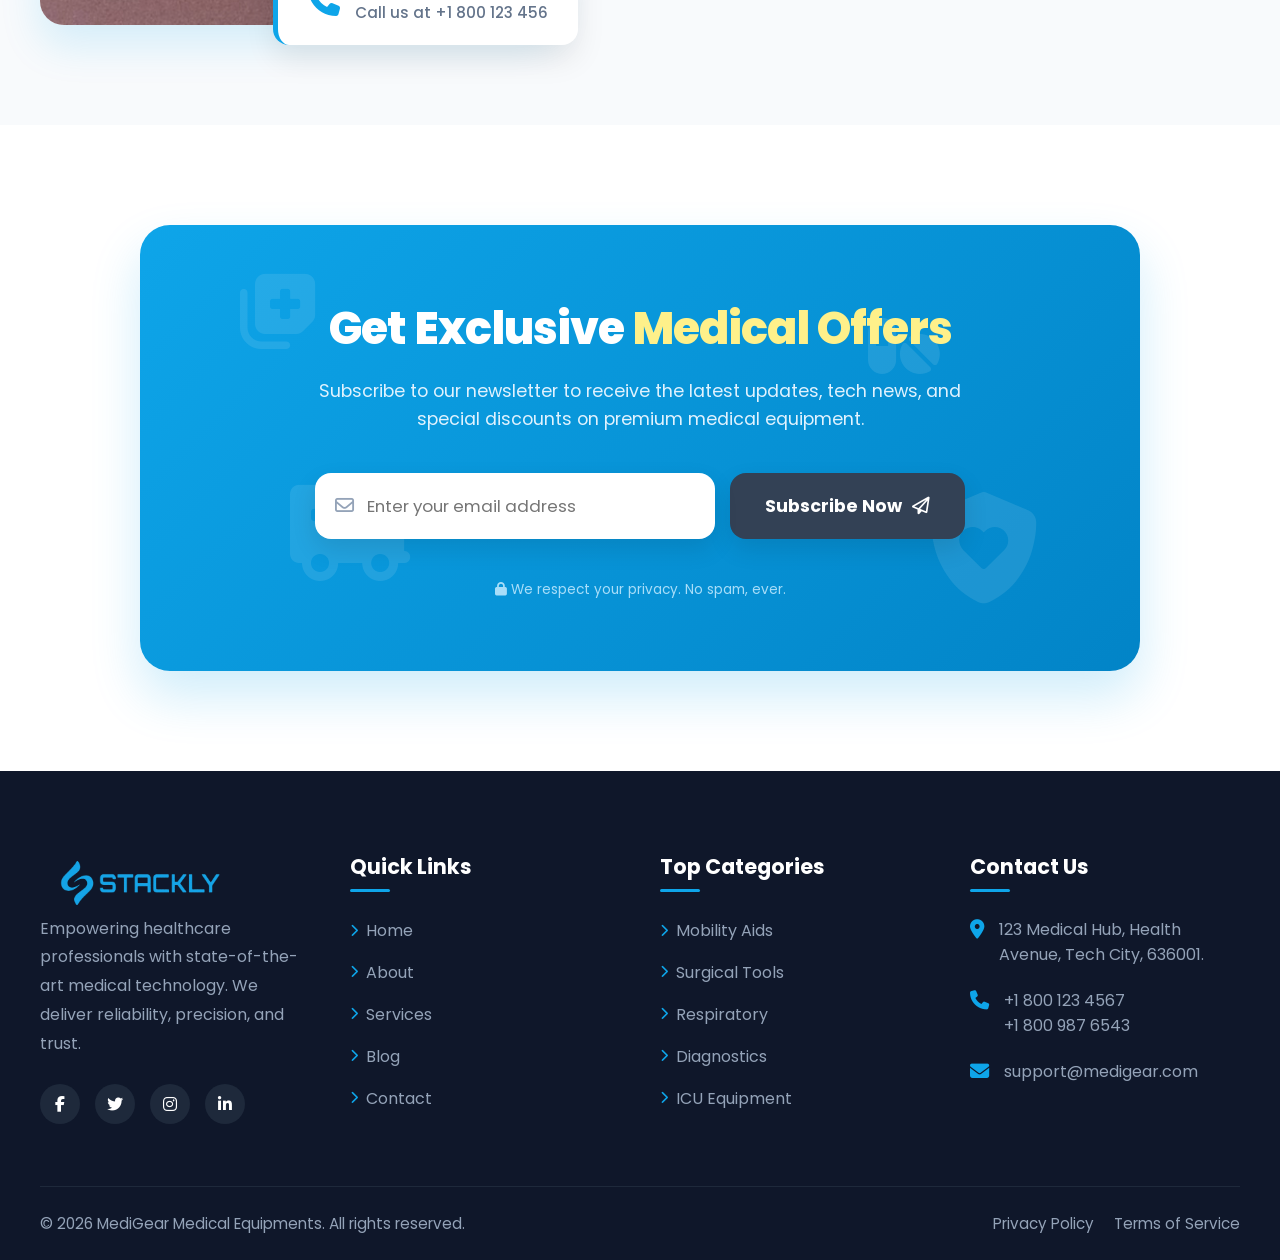
==== commit 8d0f98ca: "Medical Equipment" ====
--- a/index.html
+++ b/index.html
@@ -30,7 +30,7 @@
             </nav>
              
             <div class="nav-actions">
-                <a href="#cart" class="cart-icon">
+                <a href="404.html" class="cart-icon">
                     <i class="fa-solid fa-cart-shopping"></i>
                     <span class="cart-count">3</span>
                 </a>
